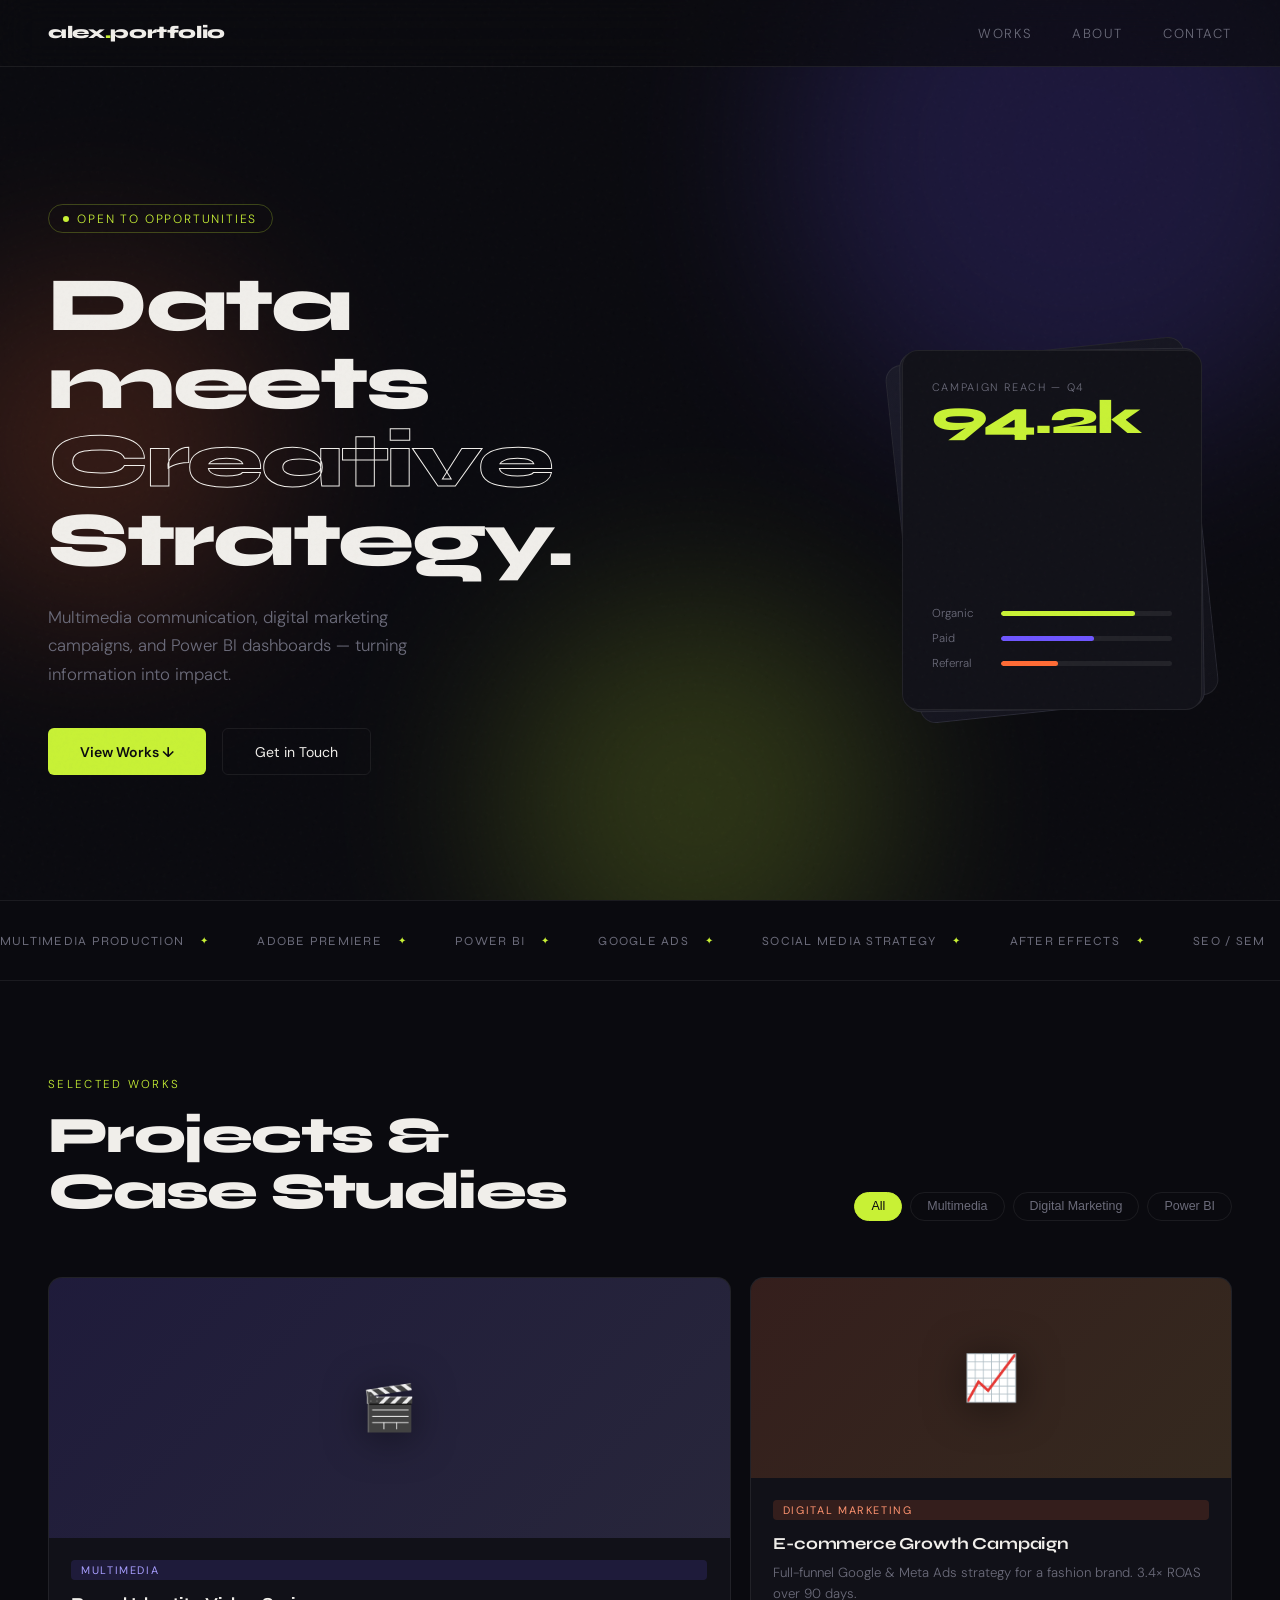
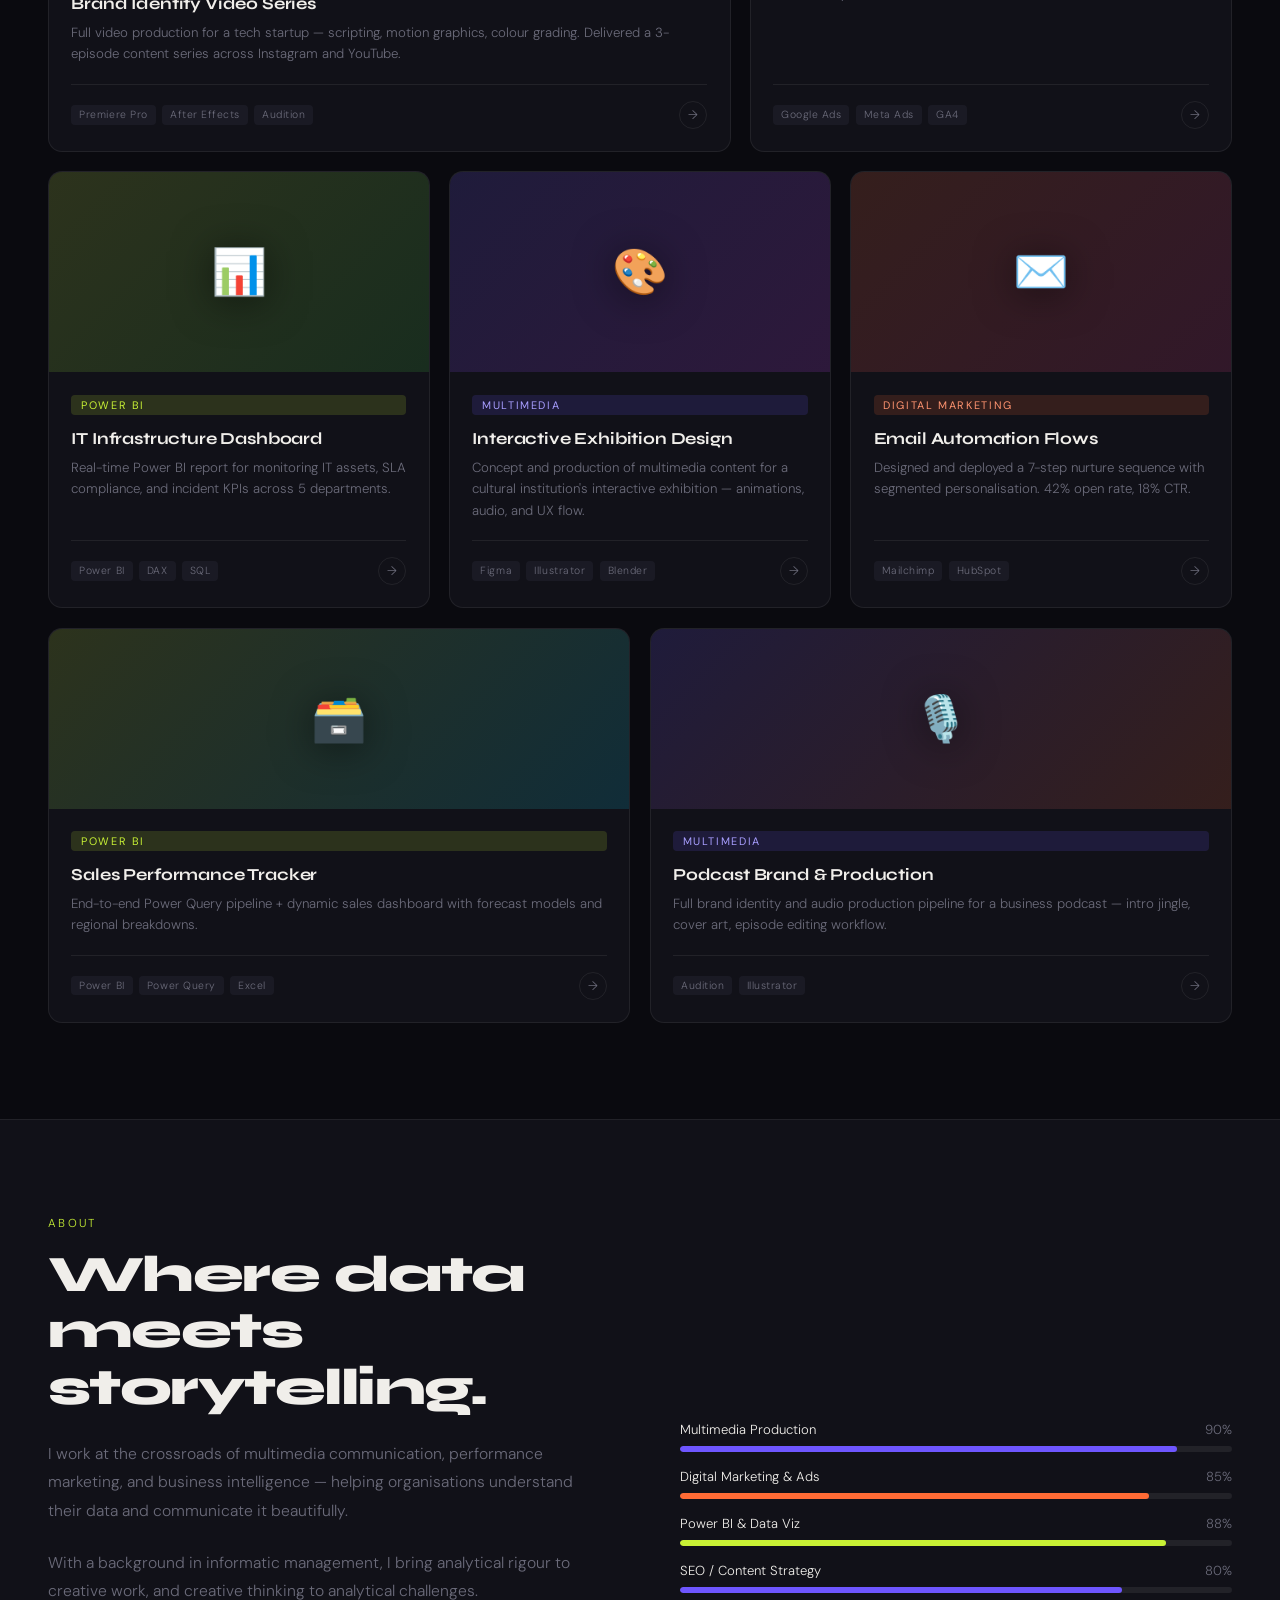
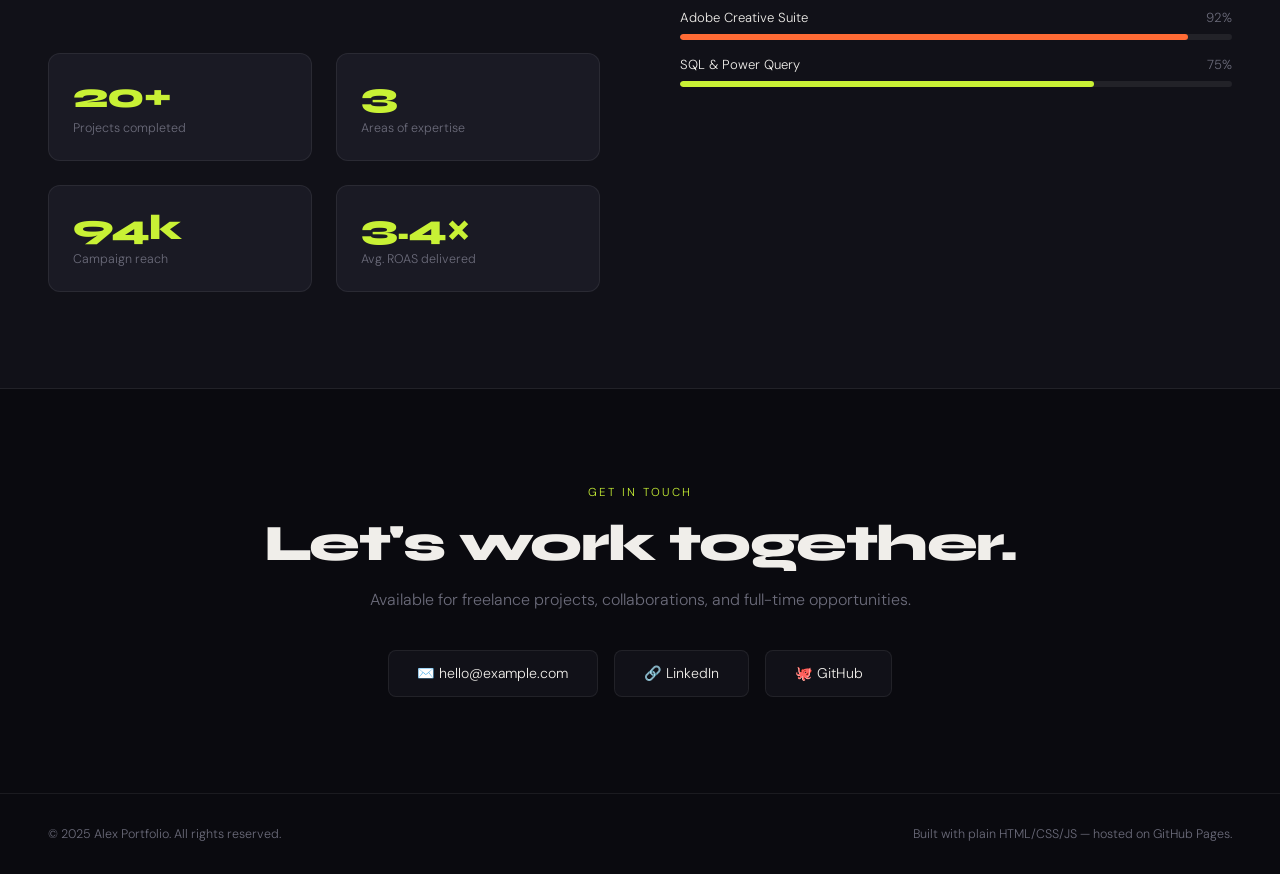
==== index.html @ 25620821 "Rename index (1).html to index.html" ====
<!DOCTYPE html>
<html lang="en">
<head>
  <meta charset="UTF-8" />
  <meta name="viewport" content="width=device-width, initial-scale=1.0"/>
  <title>Portfolio — Multimedia & Digital Strategy</title>
  <link href="https://fonts.googleapis.com/css2?family=Syne:wght@400;600;700;800&family=DM+Sans:ital,wght@0,300;0,400;1,300&display=swap" rel="stylesheet"/>
  <style>
    :root {
      --bg: #0a0a0f;
      --surface: #111118;
      --surface2: #1a1a24;
      --accent: #c8f135;
      --accent2: #6e56ff;
      --accent3: #ff6b35;
      --text: #f0eeea;
      --muted: #6b6b7a;
      --border: rgba(255,255,255,0.07);
    }

    *, *::before, *::after { box-sizing: border-box; margin: 0; padding: 0; }

    html { scroll-behavior: smooth; }

    body {
      background: var(--bg);
      color: var(--text);
      font-family: 'DM Sans', sans-serif;
      font-weight: 300;
      overflow-x: hidden;
    }

    /* ── NOISE OVERLAY ── */
    body::before {
      content: '';
      position: fixed;
      inset: 0;
      background-image: url("data:image/svg+xml,%3Csvg viewBox='0 0 256 256' xmlns='http://www.w3.org/2000/svg'%3E%3Cfilter id='noise'%3E%3CfeTurbulence type='fractalNoise' baseFrequency='0.9' numOctaves='4' stitchTiles='stitch'/%3E%3C/filter%3E%3Crect width='100%25' height='100%25' filter='url(%23noise)' opacity='0.04'/%3E%3C/svg%3E");
      pointer-events: none;
      z-index: 9999;
      opacity: 0.5;
    }

    /* ── NAV ── */
    nav {
      position: fixed;
      top: 0; left: 0; right: 0;
      z-index: 100;
      display: flex;
      align-items: center;
      justify-content: space-between;
      padding: 1.4rem 3rem;
      backdrop-filter: blur(20px);
      background: rgba(10,10,15,0.7);
      border-bottom: 1px solid var(--border);
    }

    .nav-logo {
      font-family: 'Syne', sans-serif;
      font-weight: 800;
      font-size: 1.1rem;
      letter-spacing: -0.02em;
      color: var(--text);
      text-decoration: none;
    }

    .nav-logo span { color: var(--accent); }

    .nav-links {
      display: flex;
      gap: 2.5rem;
      list-style: none;
    }

    .nav-links a {
      font-size: 0.82rem;
      letter-spacing: 0.12em;
      text-transform: uppercase;
      color: var(--muted);
      text-decoration: none;
      transition: color 0.2s;
    }

    .nav-links a:hover { color: var(--text); }

    /* ── HERO ── */
    .hero {
      min-height: 100vh;
      display: grid;
      grid-template-columns: 1fr 1fr;
      align-items: center;
      padding: 0 3rem;
      padding-top: 5rem;
      position: relative;
      overflow: hidden;
    }

    .hero-bg {
      position: absolute;
      inset: 0;
      pointer-events: none;
    }

    .blob {
      position: absolute;
      border-radius: 50%;
      filter: blur(90px);
      opacity: 0.18;
      animation: drift 12s ease-in-out infinite alternate;
    }

    .blob-1 { width: 600px; height: 600px; background: var(--accent2); top: -150px; right: -100px; }
    .blob-2 { width: 400px; height: 400px; background: var(--accent); bottom: -100px; right: 30%; animation-delay: -4s; }
    .blob-3 { width: 350px; height: 350px; background: var(--accent3); top: 30%; left: -80px; animation-delay: -8s; }

    @keyframes drift {
      from { transform: translate(0,0) scale(1); }
      to   { transform: translate(30px, 20px) scale(1.08); }
    }

    .hero-content { position: relative; z-index: 1; }

    .hero-tag {
      display: inline-flex;
      align-items: center;
      gap: 0.5rem;
      font-size: 0.75rem;
      letter-spacing: 0.15em;
      text-transform: uppercase;
      color: var(--accent);
      border: 1px solid rgba(200,241,53,0.25);
      padding: 0.35rem 0.9rem;
      border-radius: 100px;
      margin-bottom: 2rem;
      animation: fadeUp 0.8s ease both;
    }

    .hero-tag::before {
      content: '';
      width: 6px; height: 6px;
      background: var(--accent);
      border-radius: 50%;
    }

    h1 {
      font-family: 'Syne', sans-serif;
      font-size: clamp(3rem, 6vw, 5.5rem);
      font-weight: 800;
      line-height: 1.02;
      letter-spacing: -0.03em;
      animation: fadeUp 0.8s 0.1s ease both;
    }

    h1 em {
      font-style: normal;
      color: transparent;
      -webkit-text-stroke: 1px var(--text);
    }

    .hero-sub {
      margin-top: 1.5rem;
      font-size: 1.05rem;
      color: var(--muted);
      max-width: 420px;
      line-height: 1.7;
      animation: fadeUp 0.8s 0.2s ease both;
    }

    .hero-cta {
      margin-top: 2.5rem;
      display: flex;
      gap: 1rem;
      flex-wrap: wrap;
      animation: fadeUp 0.8s 0.3s ease both;
    }

    .btn {
      display: inline-flex;
      align-items: center;
      gap: 0.5rem;
      padding: 0.85rem 2rem;
      border-radius: 6px;
      font-size: 0.88rem;
      font-weight: 400;
      text-decoration: none;
      cursor: pointer;
      border: none;
      transition: all 0.2s;
    }

    .btn-primary {
      background: var(--accent);
      color: #0a0a0f;
      font-weight: 600;
    }

    .btn-primary:hover { background: #d4f84a; transform: translateY(-2px); }

    .btn-ghost {
      background: transparent;
      color: var(--text);
      border: 1px solid var(--border);
    }

    .btn-ghost:hover { border-color: rgba(255,255,255,0.25); transform: translateY(-2px); }

    .hero-visual {
      position: relative;
      z-index: 1;
      display: flex;
      justify-content: flex-end;
      animation: fadeUp 0.8s 0.2s ease both;
    }

    .hero-card-stack {
      position: relative;
      width: 360px;
      height: 440px;
    }

    .hc {
      position: absolute;
      border-radius: 16px;
      overflow: hidden;
      border: 1px solid var(--border);
    }

    .hc-1 {
      width: 300px; height: 360px;
      background: var(--surface);
      bottom: 0; left: 50%; transform: translateX(-50%) rotate(-6deg);
      background: linear-gradient(135deg, #1a1a28, #111118);
    }

    .hc-2 {
      width: 300px; height: 360px;
      background: var(--surface2);
      bottom: 0; left: 50%; transform: translateX(-50%) rotate(-1deg);
    }

    .hc-main {
      width: 300px; height: 360px;
      background: var(--surface);
      bottom: 0; left: 50%; transform: translateX(-50%);
      display: flex;
      flex-direction: column;
      padding: 1.8rem;
      gap: 1.2rem;
    }

    .hc-label {
      font-size: 0.68rem;
      letter-spacing: 0.15em;
      text-transform: uppercase;
      color: var(--muted);
    }

    .hc-metric {
      font-family: 'Syne', sans-serif;
      font-size: 3rem;
      font-weight: 800;
      color: var(--accent);
      letter-spacing: -0.03em;
      line-height: 1;
    }

    .hc-bar-wrap { margin-top: auto; }

    .hc-bar-row {
      display: flex;
      align-items: center;
      gap: 0.6rem;
      margin-bottom: 0.6rem;
    }

    .hc-bar-lbl { font-size: 0.72rem; color: var(--muted); width: 60px; }

    .hc-bar-track {
      flex: 1;
      height: 5px;
      background: var(--border);
      border-radius: 10px;
      overflow: hidden;
    }

    .hc-bar-fill {
      height: 100%;
      border-radius: 10px;
      background: var(--accent);
      animation: growBar 1.5s 0.5s ease both;
    }

    @keyframes growBar {
      from { width: 0 !important; }
    }

    /* ── SECTION SHARED ── */
    section { padding: 6rem 3rem; }

    .section-label {
      font-size: 0.72rem;
      letter-spacing: 0.2em;
      text-transform: uppercase;
      color: var(--accent);
      margin-bottom: 1rem;
    }

    h2 {
      font-family: 'Syne', sans-serif;
      font-size: clamp(2rem, 4vw, 3.2rem);
      font-weight: 800;
      letter-spacing: -0.03em;
      line-height: 1.1;
    }

    /* ── SKILLS STRIP ── */
    .skills-strip {
      padding: 2rem 0;
      border-top: 1px solid var(--border);
      border-bottom: 1px solid var(--border);
      overflow: hidden;
      position: relative;
    }

    .skills-track {
      display: flex;
      gap: 3rem;
      animation: marquee 25s linear infinite;
      white-space: nowrap;
    }

    .skills-track span {
      font-family: 'Syne', sans-serif;
      font-size: 0.78rem;
      letter-spacing: 0.1em;
      text-transform: uppercase;
      color: var(--muted);
      display: flex;
      align-items: center;
      gap: 1rem;
      flex-shrink: 0;
    }

    .skills-track span::after {
      content: '✦';
      color: var(--accent);
      font-size: 0.6rem;
    }

    @keyframes marquee {
      from { transform: translateX(0); }
      to   { transform: translateX(-50%); }
    }

    /* ── WORKS GRID ── */
    #works { background: var(--bg); }

    .works-header {
      display: flex;
      justify-content: space-between;
      align-items: flex-end;
      margin-bottom: 3.5rem;
    }

    .categories {
      display: flex;
      gap: 0.5rem;
      flex-wrap: wrap;
    }

    .cat-btn {
      padding: 0.4rem 1rem;
      border-radius: 100px;
      font-size: 0.78rem;
      background: transparent;
      border: 1px solid var(--border);
      color: var(--muted);
      cursor: pointer;
      transition: all 0.2s;
    }

    .cat-btn.active, .cat-btn:hover {
      background: var(--accent);
      border-color: var(--accent);
      color: #0a0a0f;
    }

    .works-grid {
      display: grid;
      grid-template-columns: repeat(12, 1fr);
      gap: 1.2rem;
    }

    .work-card {
      border-radius: 14px;
      border: 1px solid var(--border);
      background: var(--surface);
      overflow: hidden;
      transition: transform 0.3s, border-color 0.3s;
      cursor: pointer;
      display: flex;
      flex-direction: column;
    }

    .work-card:hover {
      transform: translateY(-6px);
      border-color: rgba(255,255,255,0.15);
    }

    .work-card:nth-child(1) { grid-column: span 7; }
    .work-card:nth-child(2) { grid-column: span 5; }
    .work-card:nth-child(3) { grid-column: span 4; }
    .work-card:nth-child(4) { grid-column: span 4; }
    .work-card:nth-child(5) { grid-column: span 4; }
    .work-card:nth-child(6) { grid-column: span 6; }
    .work-card:nth-child(7) { grid-column: span 6; }

    .card-thumb {
      height: 200px;
      display: flex;
      align-items: center;
      justify-content: center;
      font-size: 3rem;
      position: relative;
      overflow: hidden;
    }

    .work-card:nth-child(1) .card-thumb { height: 260px; }
    .work-card:nth-child(6) .card-thumb,
    .work-card:nth-child(7) .card-thumb { height: 180px; }

    .card-thumb-bg {
      position: absolute;
      inset: 0;
      opacity: 0.15;
      transition: opacity 0.3s;
    }

    .work-card:hover .card-thumb-bg { opacity: 0.25; }

    .card-thumb-icon {
      position: relative;
      z-index: 1;
      font-size: 2.8rem;
      filter: drop-shadow(0 4px 20px rgba(0,0,0,0.5));
    }

    .card-body {
      padding: 1.4rem;
      flex: 1;
      display: flex;
      flex-direction: column;
    }

    .card-cat {
      font-size: 0.68rem;
      letter-spacing: 0.15em;
      text-transform: uppercase;
      padding: 0.2rem 0.6rem;
      border-radius: 4px;
      display: inline-block;
      margin-bottom: 0.8rem;
      font-weight: 400;
    }

    .cat-mm { background: rgba(110,86,255,0.15); color: #a89eff; }
    .cat-dm { background: rgba(255,107,53,0.15); color: #ff9470; }
    .cat-bi { background: rgba(200,241,53,0.15); color: var(--accent); }

    .card-title {
      font-family: 'Syne', sans-serif;
      font-size: 1.05rem;
      font-weight: 700;
      margin-bottom: 0.5rem;
      letter-spacing: -0.01em;
    }

    .card-desc {
      font-size: 0.83rem;
      color: var(--muted);
      line-height: 1.6;
      flex: 1;
    }

    .card-footer {
      display: flex;
      justify-content: space-between;
      align-items: center;
      margin-top: 1.2rem;
      padding-top: 1rem;
      border-top: 1px solid var(--border);
    }

    .card-tools {
      display: flex;
      gap: 0.4rem;
      flex-wrap: wrap;
    }

    .tool-tag {
      font-size: 0.65rem;
      padding: 0.2rem 0.5rem;
      border-radius: 4px;
      background: var(--surface2);
      color: var(--muted);
      letter-spacing: 0.05em;
    }

    .card-arrow {
      width: 28px; height: 28px;
      border-radius: 50%;
      border: 1px solid var(--border);
      display: flex;
      align-items: center;
      justify-content: center;
      font-size: 0.8rem;
      color: var(--muted);
      transition: all 0.2s;
      flex-shrink: 0;
    }

    .work-card:hover .card-arrow {
      background: var(--accent);
      border-color: var(--accent);
      color: #0a0a0f;
    }

    /* ── ABOUT ── */
    #about {
      background: var(--surface);
      border-top: 1px solid var(--border);
      border-bottom: 1px solid var(--border);
    }

    .about-grid {
      display: grid;
      grid-template-columns: 1fr 1fr;
      gap: 5rem;
      align-items: center;
    }

    .about-content p {
      color: var(--muted);
      line-height: 1.8;
      font-size: 0.98rem;
      margin-top: 1.5rem;
    }

    .about-stats {
      display: grid;
      grid-template-columns: 1fr 1fr;
      gap: 1.5rem;
      margin-top: 3rem;
    }

    .stat-box {
      padding: 1.5rem;
      border: 1px solid var(--border);
      border-radius: 12px;
      background: var(--surface2);
    }

    .stat-num {
      font-family: 'Syne', sans-serif;
      font-size: 2.2rem;
      font-weight: 800;
      color: var(--accent);
      letter-spacing: -0.03em;
      line-height: 1;
    }

    .stat-lbl {
      font-size: 0.78rem;
      color: var(--muted);
      margin-top: 0.4rem;
    }

    .about-visual {
      display: flex;
      flex-direction: column;
      gap: 1rem;
    }

    .skill-row {
      display: flex;
      flex-direction: column;
      gap: 0.5rem;
    }

    .skill-info {
      display: flex;
      justify-content: space-between;
      font-size: 0.82rem;
    }

    .skill-pct { color: var(--muted); }

    .skill-bar {
      height: 6px;
      background: var(--border);
      border-radius: 10px;
      overflow: hidden;
    }

    .skill-fill {
      height: 100%;
      border-radius: 10px;
      animation: growBar 1.2s ease both;
    }

    /* ── CONTACT ── */
    #contact { text-align: center; }

    #contact h2 { margin-bottom: 1rem; }

    #contact p {
      color: var(--muted);
      margin-bottom: 2.5rem;
      font-size: 1rem;
    }

    .contact-links {
      display: flex;
      justify-content: center;
      gap: 1rem;
      flex-wrap: wrap;
    }

    .contact-link {
      display: flex;
      align-items: center;
      gap: 0.6rem;
      padding: 0.85rem 1.8rem;
      border-radius: 8px;
      border: 1px solid var(--border);
      background: var(--surface);
      color: var(--text);
      text-decoration: none;
      font-size: 0.88rem;
      transition: all 0.2s;
    }

    .contact-link:hover {
      border-color: var(--accent);
      color: var(--accent);
      transform: translateY(-3px);
    }

    /* ── FOOTER ── */
    footer {
      padding: 2rem 3rem;
      border-top: 1px solid var(--border);
      display: flex;
      justify-content: space-between;
      align-items: center;
      font-size: 0.78rem;
      color: var(--muted);
    }

    /* ── ANIMATIONS ── */
    @keyframes fadeUp {
      from { opacity: 0; transform: translateY(24px); }
      to   { opacity: 1; transform: translateY(0); }
    }

    .reveal {
      opacity: 0;
      transform: translateY(30px);
      transition: opacity 0.7s ease, transform 0.7s ease;
    }

    .reveal.visible {
      opacity: 1;
      transform: translateY(0);
    }

    /* ── RESPONSIVE ── */
    @media (max-width: 900px) {
      nav { padding: 1.2rem 1.5rem; }
      .nav-links { display: none; }
      .hero { grid-template-columns: 1fr; padding: 8rem 1.5rem 4rem; }
      .hero-visual { display: none; }
      section { padding: 4rem 1.5rem; }
      .works-header { flex-direction: column; align-items: flex-start; gap: 1.5rem; }
      .works-grid { grid-template-columns: 1fr; }
      .work-card:nth-child(n) { grid-column: span 1; }
      .about-grid { grid-template-columns: 1fr; }
      footer { flex-direction: column; gap: 1rem; text-align: center; }
    }
  </style>
</head>
<body>

<!-- NAV -->
<nav>
  <a href="#" class="nav-logo">alex<span>.</span>portfolio</a>
  <ul class="nav-links">
    <li><a href="#works">Works</a></li>
    <li><a href="#about">About</a></li>
    <li><a href="#contact">Contact</a></li>
  </ul>
</nav>

<!-- HERO -->
<section class="hero">
  <div class="hero-bg">
    <div class="blob blob-1"></div>
    <div class="blob blob-2"></div>
    <div class="blob blob-3"></div>
  </div>

  <div class="hero-content">
    <div class="hero-tag">Open to opportunities</div>
    <h1>Data meets<br><em>Creative</em><br>Strategy.</h1>
    <p class="hero-sub">Multimedia communication, digital marketing campaigns, and Power BI dashboards — turning information into impact.</p>
    <div class="hero-cta">
      <a href="#works" class="btn btn-primary">View Works ↓</a>
      <a href="#contact" class="btn btn-ghost">Get in Touch</a>
    </div>
  </div>

  <div class="hero-visual">
    <div class="hero-card-stack">
      <div class="hc hc-1"></div>
      <div class="hc hc-2"></div>
      <div class="hc hc-main">
        <div>
          <div class="hc-label">Campaign reach — Q4</div>
          <div class="hc-metric">94.2k</div>
        </div>
        <div class="hc-bar-wrap">
          <div class="hc-bar-row">
            <span class="hc-bar-lbl">Organic</span>
            <div class="hc-bar-track"><div class="hc-bar-fill" style="width:78%"></div></div>
          </div>
          <div class="hc-bar-row">
            <span class="hc-bar-lbl">Paid</span>
            <div class="hc-bar-track"><div class="hc-bar-fill" style="width:54%; background: #6e56ff;"></div></div>
          </div>
          <div class="hc-bar-row">
            <span class="hc-bar-lbl">Referral</span>
            <div class="hc-bar-track"><div class="hc-bar-fill" style="width:33%; background: #ff6b35;"></div></div>
          </div>
        </div>
      </div>
    </div>
  </div>
</section>

<!-- SKILLS MARQUEE -->
<div class="skills-strip">
  <div class="skills-track">
    <span>Multimedia Production</span>
    <span>Adobe Premiere</span>
    <span>Power BI</span>
    <span>Google Ads</span>
    <span>Social Media Strategy</span>
    <span>After Effects</span>
    <span>SEO / SEM</span>
    <span>Data Visualization</span>
    <span>Content Creation</span>
    <span>DAX & Power Query</span>
    <span>Email Marketing</span>
    <span>Figma</span>
    <span>Multimedia Production</span>
    <span>Adobe Premiere</span>
    <span>Power BI</span>
    <span>Google Ads</span>
    <span>Social Media Strategy</span>
    <span>After Effects</span>
    <span>SEO / SEM</span>
    <span>Data Visualization</span>
    <span>Content Creation</span>
    <span>DAX & Power Query</span>
    <span>Email Marketing</span>
    <span>Figma</span>
  </div>
</div>

<!-- WORKS -->
<section id="works">
  <div class="works-header reveal">
    <div>
      <div class="section-label">Selected works</div>
      <h2>Projects &<br>Case Studies</h2>
    </div>
    <div class="categories">
      <button class="cat-btn active" onclick="filterCat('all', this)">All</button>
      <button class="cat-btn" onclick="filterCat('mm', this)">Multimedia</button>
      <button class="cat-btn" onclick="filterCat('dm', this)">Digital Marketing</button>
      <button class="cat-btn" onclick="filterCat('bi', this)">Power BI</button>
    </div>
  </div>

  <div class="works-grid" id="worksGrid">

    <!-- Card 1 - MM -->
    <div class="work-card reveal" data-cat="mm">
      <div class="card-thumb">
        <div class="card-thumb-bg" style="background: linear-gradient(135deg, #6e56ff, #a89eff);"></div>
        <div class="card-thumb-icon">🎬</div>
      </div>
      <div class="card-body">
        <span class="card-cat cat-mm">Multimedia</span>
        <div class="card-title">Brand Identity Video Series</div>
        <p class="card-desc">Full video production for a tech startup — scripting, motion graphics, colour grading. Delivered a 3-episode content series across Instagram and YouTube.</p>
        <div class="card-footer">
          <div class="card-tools">
            <span class="tool-tag">Premiere Pro</span>
            <span class="tool-tag">After Effects</span>
            <span class="tool-tag">Audition</span>
          </div>
          <div class="card-arrow">→</div>
        </div>
      </div>
    </div>

    <!-- Card 2 - DM -->
    <div class="work-card reveal" data-cat="dm">
      <div class="card-thumb">
        <div class="card-thumb-bg" style="background: linear-gradient(135deg, #ff6b35, #ffb347);"></div>
        <div class="card-thumb-icon">📈</div>
      </div>
      <div class="card-body">
        <span class="card-cat cat-dm">Digital Marketing</span>
        <div class="card-title">E-commerce Growth Campaign</div>
        <p class="card-desc">Full-funnel Google & Meta Ads strategy for a fashion brand. 3.4× ROAS over 90 days.</p>
        <div class="card-footer">
          <div class="card-tools">
            <span class="tool-tag">Google Ads</span>
            <span class="tool-tag">Meta Ads</span>
            <span class="tool-tag">GA4</span>
          </div>
          <div class="card-arrow">→</div>
        </div>
      </div>
    </div>

    <!-- Card 3 - BI -->
    <div class="work-card reveal" data-cat="bi">
      <div class="card-thumb">
        <div class="card-thumb-bg" style="background: linear-gradient(135deg, #c8f135, #44cc44);"></div>
        <div class="card-thumb-icon">📊</div>
      </div>
      <div class="card-body">
        <span class="card-cat cat-bi">Power BI</span>
        <div class="card-title">IT Infrastructure Dashboard</div>
        <p class="card-desc">Real-time Power BI report for monitoring IT assets, SLA compliance, and incident KPIs across 5 departments.</p>
        <div class="card-footer">
          <div class="card-tools">
            <span class="tool-tag">Power BI</span>
            <span class="tool-tag">DAX</span>
            <span class="tool-tag">SQL</span>
          </div>
          <div class="card-arrow">→</div>
        </div>
      </div>
    </div>

    <!-- Card 4 - MM -->
    <div class="work-card reveal" data-cat="mm">
      <div class="card-thumb">
        <div class="card-thumb-bg" style="background: linear-gradient(135deg, #6e56ff, #cc44ff);"></div>
        <div class="card-thumb-icon">🎨</div>
      </div>
      <div class="card-body">
        <span class="card-cat cat-mm">Multimedia</span>
        <div class="card-title">Interactive Exhibition Design</div>
        <p class="card-desc">Concept and production of multimedia content for a cultural institution's interactive exhibition — animations, audio, and UX flow.</p>
        <div class="card-footer">
          <div class="card-tools">
            <span class="tool-tag">Figma</span>
            <span class="tool-tag">Illustrator</span>
            <span class="tool-tag">Blender</span>
          </div>
          <div class="card-arrow">→</div>
        </div>
      </div>
    </div>

    <!-- Card 5 - DM -->
    <div class="work-card reveal" data-cat="dm">
      <div class="card-thumb">
        <div class="card-thumb-bg" style="background: linear-gradient(135deg, #ff6b35, #e83e8c);"></div>
        <div class="card-thumb-icon">✉️</div>
      </div>
      <div class="card-body">
        <span class="card-cat cat-dm">Digital Marketing</span>
        <div class="card-title">Email Automation Flows</div>
        <p class="card-desc">Designed and deployed a 7-step nurture sequence with segmented personalisation. 42% open rate, 18% CTR.</p>
        <div class="card-footer">
          <div class="card-tools">
            <span class="tool-tag">Mailchimp</span>
            <span class="tool-tag">HubSpot</span>
          </div>
          <div class="card-arrow">→</div>
        </div>
      </div>
    </div>

    <!-- Card 6 - BI -->
    <div class="work-card reveal" data-cat="bi">
      <div class="card-thumb">
        <div class="card-thumb-bg" style="background: linear-gradient(135deg, #c8f135, #0dcaf0);"></div>
        <div class="card-thumb-icon">🗃️</div>
      </div>
      <div class="card-body">
        <span class="card-cat cat-bi">Power BI</span>
        <div class="card-title">Sales Performance Tracker</div>
        <p class="card-desc">End-to-end Power Query pipeline + dynamic sales dashboard with forecast models and regional breakdowns.</p>
        <div class="card-footer">
          <div class="card-tools">
            <span class="tool-tag">Power BI</span>
            <span class="tool-tag">Power Query</span>
            <span class="tool-tag">Excel</span>
          </div>
          <div class="card-arrow">→</div>
        </div>
      </div>
    </div>

    <!-- Card 7 - MM -->
    <div class="work-card reveal" data-cat="mm">
      <div class="card-thumb">
        <div class="card-thumb-bg" style="background: linear-gradient(135deg, #6e56ff, #ff6b35);"></div>
        <div class="card-thumb-icon">🎙️</div>
      </div>
      <div class="card-body">
        <span class="card-cat cat-mm">Multimedia</span>
        <div class="card-title">Podcast Brand & Production</div>
        <p class="card-desc">Full brand identity and audio production pipeline for a business podcast — intro jingle, cover art, episode editing workflow.</p>
        <div class="card-footer">
          <div class="card-tools">
            <span class="tool-tag">Audition</span>
            <span class="tool-tag">Illustrator</span>
          </div>
          <div class="card-arrow">→</div>
        </div>
      </div>
    </div>

  </div>
</section>

<!-- ABOUT -->
<section id="about">
  <div class="about-grid">
    <div class="about-content reveal">
      <div class="section-label">About</div>
      <h2>Where data<br>meets storytelling.</h2>
      <p>I work at the crossroads of multimedia communication, performance marketing, and business intelligence — helping organisations understand their data and communicate it beautifully.</p>
      <p>With a background in informatic management, I bring analytical rigour to creative work, and creative thinking to analytical challenges.</p>
      <div class="about-stats">
        <div class="stat-box">
          <div class="stat-num">20+</div>
          <div class="stat-lbl">Projects completed</div>
        </div>
        <div class="stat-box">
          <div class="stat-num">3</div>
          <div class="stat-lbl">Areas of expertise</div>
        </div>
        <div class="stat-box">
          <div class="stat-num">94k</div>
          <div class="stat-lbl">Campaign reach</div>
        </div>
        <div class="stat-box">
          <div class="stat-num">3.4×</div>
          <div class="stat-lbl">Avg. ROAS delivered</div>
        </div>
      </div>
    </div>

    <div class="about-visual reveal">
      <div class="skill-row">
        <div class="skill-info"><span>Multimedia Production</span><span class="skill-pct">90%</span></div>
        <div class="skill-bar"><div class="skill-fill" style="width:90%; background: #6e56ff;"></div></div>
      </div>
      <div class="skill-row">
        <div class="skill-info"><span>Digital Marketing & Ads</span><span class="skill-pct">85%</span></div>
        <div class="skill-bar"><div class="skill-fill" style="width:85%; background: #ff6b35;"></div></div>
      </div>
      <div class="skill-row">
        <div class="skill-info"><span>Power BI & Data Viz</span><span class="skill-pct">88%</span></div>
        <div class="skill-bar"><div class="skill-fill" style="width:88%; background: var(--accent);"></div></div>
      </div>
      <div class="skill-row">
        <div class="skill-info"><span>SEO / Content Strategy</span><span class="skill-pct">80%</span></div>
        <div class="skill-bar"><div class="skill-fill" style="width:80%; background: #6e56ff;"></div></div>
      </div>
      <div class="skill-row">
        <div class="skill-info"><span>Adobe Creative Suite</span><span class="skill-pct">92%</span></div>
        <div class="skill-bar"><div class="skill-fill" style="width:92%; background: #ff6b35;"></div></div>
      </div>
      <div class="skill-row">
        <div class="skill-info"><span>SQL & Power Query</span><span class="skill-pct">75%</span></div>
        <div class="skill-bar"><div class="skill-fill" style="width:75%; background: var(--accent);"></div></div>
      </div>
    </div>
  </div>
</section>

<!-- CONTACT -->
<section id="contact">
  <div class="reveal">
    <div class="section-label">Get in touch</div>
    <h2>Let's work together.</h2>
    <p>Available for freelance projects, collaborations, and full-time opportunities.</p>
    <div class="contact-links">
      <a href="mailto:hello@example.com" class="contact-link">✉️ hello@example.com</a>
      <a href="https://linkedin.com" target="_blank" class="contact-link">🔗 LinkedIn</a>
      <a href="https://github.com" target="_blank" class="contact-link">🐙 GitHub</a>
    </div>
  </div>
</section>

<!-- FOOTER -->
<footer>
  <span>© 2025 Alex Portfolio. All rights reserved.</span>
  <span>Built with plain HTML/CSS/JS — hosted on GitHub Pages.</span>
</footer>

<script>
  // Scroll reveal
  const observer = new IntersectionObserver(entries => {
    entries.forEach((e, i) => {
      if (e.isIntersecting) {
        setTimeout(() => e.target.classList.add('visible'), i * 80);
      }
    });
  }, { threshold: 0.1 });

  document.querySelectorAll('.reveal').forEach(el => observer.observe(el));

  // Filter works
  function filterCat(cat, btn) {
    document.querySelectorAll('.cat-btn').forEach(b => b.classList.remove('active'));
    btn.classList.add('active');

    document.querySelectorAll('.work-card').forEach(card => {
      const match = cat === 'all' || card.dataset.cat === cat;
      card.style.opacity = match ? '1' : '0.2';
      card.style.pointerEvents = match ? 'auto' : 'none';
    });
  }
</script>
</body>
</html>
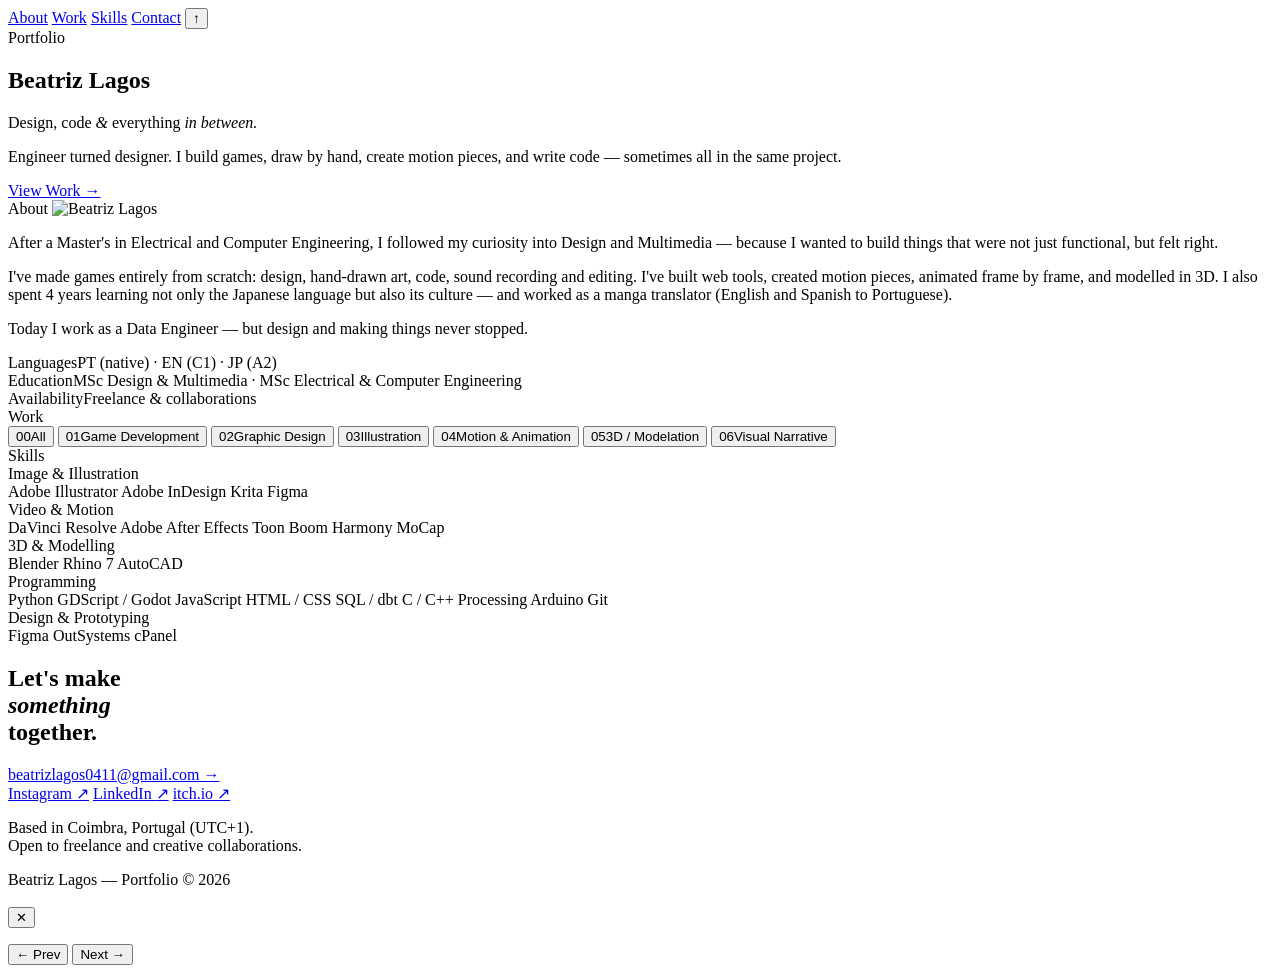
==== commit bbc2d8e9: "Add files via upload" ====
--- a/index.html
+++ b/index.html
@@ -2,1046 +2,207 @@
 <html lang="en">
 <head>
   <meta charset="UTF-8" />
-  <meta name="viewport" content="width=device-width, initial-scale=1.0"/>
-  <title>Portfolio — Multimedia & Digital Strategy</title>
-  <link href="https://fonts.googleapis.com/css2?family=Syne:wght@400;600;700;800&family=DM+Sans:ital,wght@0,300;0,400;1,300&display=swap" rel="stylesheet"/>
-  <style>
-    :root {
-      --bg: #0a0a0f;
-      --surface: #111118;
-      --surface2: #1a1a24;
-      --accent: #c8f135;
-      --accent2: #6e56ff;
-      --accent3: #ff6b35;
-      --text: #f0eeea;
-      --muted: #6b6b7a;
-      --border: rgba(255,255,255,0.07);
-    }
-
-    *, *::before, *::after { box-sizing: border-box; margin: 0; padding: 0; }
-
-    html { scroll-behavior: smooth; }
-
-    body {
-      background: var(--bg);
-      color: var(--text);
-      font-family: 'DM Sans', sans-serif;
-      font-weight: 300;
-      overflow-x: hidden;
-    }
-
-    /* ── NOISE OVERLAY ── */
-    body::before {
-      content: '';
-      position: fixed;
-      inset: 0;
-      background-image: url("data:image/svg+xml,%3Csvg viewBox='0 0 256 256' xmlns='http://www.w3.org/2000/svg'%3E%3Cfilter id='noise'%3E%3CfeTurbulence type='fractalNoise' baseFrequency='0.9' numOctaves='4' stitchTiles='stitch'/%3E%3C/filter%3E%3Crect width='100%25' height='100%25' filter='url(%23noise)' opacity='0.04'/%3E%3C/svg%3E");
-      pointer-events: none;
-      z-index: 9999;
-      opacity: 0.5;
-    }
-
-    /* ── NAV ── */
-    nav {
-      position: fixed;
-      top: 0; left: 0; right: 0;
-      z-index: 100;
-      display: flex;
-      align-items: center;
-      justify-content: space-between;
-      padding: 1.4rem 3rem;
-      backdrop-filter: blur(20px);
-      background: rgba(10,10,15,0.7);
-      border-bottom: 1px solid var(--border);
-    }
-
-    .nav-logo {
-      font-family: 'Syne', sans-serif;
-      font-weight: 800;
-      font-size: 1.1rem;
-      letter-spacing: -0.02em;
-      color: var(--text);
-      text-decoration: none;
-    }
-
-    .nav-logo span { color: var(--accent); }
-
-    .nav-links {
-      display: flex;
-      gap: 2.5rem;
-      list-style: none;
-    }
-
-    .nav-links a {
-      font-size: 0.82rem;
-      letter-spacing: 0.12em;
-      text-transform: uppercase;
-      color: var(--muted);
-      text-decoration: none;
-      transition: color 0.2s;
-    }
-
-    .nav-links a:hover { color: var(--text); }
-
-    /* ── HERO ── */
-    .hero {
-      min-height: 100vh;
-      display: grid;
-      grid-template-columns: 1fr 1fr;
-      align-items: center;
-      padding: 0 3rem;
-      padding-top: 5rem;
-      position: relative;
-      overflow: hidden;
-    }
-
-    .hero-bg {
-      position: absolute;
-      inset: 0;
-      pointer-events: none;
-    }
-
-    .blob {
-      position: absolute;
-      border-radius: 50%;
-      filter: blur(90px);
-      opacity: 0.18;
-      animation: drift 12s ease-in-out infinite alternate;
-    }
-
-    .blob-1 { width: 600px; height: 600px; background: var(--accent2); top: -150px; right: -100px; }
-    .blob-2 { width: 400px; height: 400px; background: var(--accent); bottom: -100px; right: 30%; animation-delay: -4s; }
-    .blob-3 { width: 350px; height: 350px; background: var(--accent3); top: 30%; left: -80px; animation-delay: -8s; }
-
-    @keyframes drift {
-      from { transform: translate(0,0) scale(1); }
-      to   { transform: translate(30px, 20px) scale(1.08); }
-    }
-
-    .hero-content { position: relative; z-index: 1; }
-
-    .hero-tag {
-      display: inline-flex;
-      align-items: center;
-      gap: 0.5rem;
-      font-size: 0.75rem;
-      letter-spacing: 0.15em;
-      text-transform: uppercase;
-      color: var(--accent);
-      border: 1px solid rgba(200,241,53,0.25);
-      padding: 0.35rem 0.9rem;
-      border-radius: 100px;
-      margin-bottom: 2rem;
-      animation: fadeUp 0.8s ease both;
-    }
-
-    .hero-tag::before {
-      content: '';
-      width: 6px; height: 6px;
-      background: var(--accent);
-      border-radius: 50%;
-    }
-
-    h1 {
-      font-family: 'Syne', sans-serif;
-      font-size: clamp(3rem, 6vw, 5.5rem);
-      font-weight: 800;
-      line-height: 1.02;
-      letter-spacing: -0.03em;
-      animation: fadeUp 0.8s 0.1s ease both;
-    }
-
-    h1 em {
-      font-style: normal;
-      color: transparent;
-      -webkit-text-stroke: 1px var(--text);
-    }
-
-    .hero-sub {
-      margin-top: 1.5rem;
-      font-size: 1.05rem;
-      color: var(--muted);
-      max-width: 420px;
-      line-height: 1.7;
-      animation: fadeUp 0.8s 0.2s ease both;
-    }
-
-    .hero-cta {
-      margin-top: 2.5rem;
-      display: flex;
-      gap: 1rem;
-      flex-wrap: wrap;
-      animation: fadeUp 0.8s 0.3s ease both;
-    }
-
-    .btn {
-      display: inline-flex;
-      align-items: center;
-      gap: 0.5rem;
-      padding: 0.85rem 2rem;
-      border-radius: 6px;
-      font-size: 0.88rem;
-      font-weight: 400;
-      text-decoration: none;
-      cursor: pointer;
-      border: none;
-      transition: all 0.2s;
-    }
-
-    .btn-primary {
-      background: var(--accent);
-      color: #0a0a0f;
-      font-weight: 600;
-    }
-
-    .btn-primary:hover { background: #d4f84a; transform: translateY(-2px); }
-
-    .btn-ghost {
-      background: transparent;
-      color: var(--text);
-      border: 1px solid var(--border);
-    }
-
-    .btn-ghost:hover { border-color: rgba(255,255,255,0.25); transform: translateY(-2px); }
-
-    .hero-visual {
-      position: relative;
-      z-index: 1;
-      display: flex;
-      justify-content: flex-end;
-      animation: fadeUp 0.8s 0.2s ease both;
-    }
-
-    .hero-card-stack {
-      position: relative;
-      width: 360px;
-      height: 440px;
-    }
-
-    .hc {
-      position: absolute;
-      border-radius: 16px;
-      overflow: hidden;
-      border: 1px solid var(--border);
-    }
-
-    .hc-1 {
-      width: 300px; height: 360px;
-      background: var(--surface);
-      bottom: 0; left: 50%; transform: translateX(-50%) rotate(-6deg);
-      background: linear-gradient(135deg, #1a1a28, #111118);
-    }
-
-    .hc-2 {
-      width: 300px; height: 360px;
-      background: var(--surface2);
-      bottom: 0; left: 50%; transform: translateX(-50%) rotate(-1deg);
-    }
-
-    .hc-main {
-      width: 300px; height: 360px;
-      background: var(--surface);
-      bottom: 0; left: 50%; transform: translateX(-50%);
-      display: flex;
-      flex-direction: column;
-      padding: 1.8rem;
-      gap: 1.2rem;
-    }
-
-    .hc-label {
-      font-size: 0.68rem;
-      letter-spacing: 0.15em;
-      text-transform: uppercase;
-      color: var(--muted);
-    }
-
-    .hc-metric {
-      font-family: 'Syne', sans-serif;
-      font-size: 3rem;
-      font-weight: 800;
-      color: var(--accent);
-      letter-spacing: -0.03em;
-      line-height: 1;
-    }
-
-    .hc-bar-wrap { margin-top: auto; }
-
-    .hc-bar-row {
-      display: flex;
-      align-items: center;
-      gap: 0.6rem;
-      margin-bottom: 0.6rem;
-    }
-
-    .hc-bar-lbl { font-size: 0.72rem; color: var(--muted); width: 60px; }
-
-    .hc-bar-track {
-      flex: 1;
-      height: 5px;
-      background: var(--border);
-      border-radius: 10px;
-      overflow: hidden;
-    }
-
-    .hc-bar-fill {
-      height: 100%;
-      border-radius: 10px;
-      background: var(--accent);
-      animation: growBar 1.5s 0.5s ease both;
-    }
-
-    @keyframes growBar {
-      from { width: 0 !important; }
-    }
-
-    /* ── SECTION SHARED ── */
-    section { padding: 6rem 3rem; }
-
-    .section-label {
-      font-size: 0.72rem;
-      letter-spacing: 0.2em;
-      text-transform: uppercase;
-      color: var(--accent);
-      margin-bottom: 1rem;
-    }
-
-    h2 {
-      font-family: 'Syne', sans-serif;
-      font-size: clamp(2rem, 4vw, 3.2rem);
-      font-weight: 800;
-      letter-spacing: -0.03em;
-      line-height: 1.1;
-    }
-
-    /* ── SKILLS STRIP ── */
-    .skills-strip {
-      padding: 2rem 0;
-      border-top: 1px solid var(--border);
-      border-bottom: 1px solid var(--border);
-      overflow: hidden;
-      position: relative;
-    }
-
-    .skills-track {
-      display: flex;
-      gap: 3rem;
-      animation: marquee 25s linear infinite;
-      white-space: nowrap;
-    }
-
-    .skills-track span {
-      font-family: 'Syne', sans-serif;
-      font-size: 0.78rem;
-      letter-spacing: 0.1em;
-      text-transform: uppercase;
-      color: var(--muted);
-      display: flex;
-      align-items: center;
-      gap: 1rem;
-      flex-shrink: 0;
-    }
-
-    .skills-track span::after {
-      content: '✦';
-      color: var(--accent);
-      font-size: 0.6rem;
-    }
-
-    @keyframes marquee {
-      from { transform: translateX(0); }
-      to   { transform: translateX(-50%); }
-    }
-
-    /* ── WORKS GRID ── */
-    #works { background: var(--bg); }
-
-    .works-header {
-      display: flex;
-      justify-content: space-between;
-      align-items: flex-end;
-      margin-bottom: 3.5rem;
-    }
-
-    .categories {
-      display: flex;
-      gap: 0.5rem;
-      flex-wrap: wrap;
-    }
-
-    .cat-btn {
-      padding: 0.4rem 1rem;
-      border-radius: 100px;
-      font-size: 0.78rem;
-      background: transparent;
-      border: 1px solid var(--border);
-      color: var(--muted);
-      cursor: pointer;
-      transition: all 0.2s;
-    }
-
-    .cat-btn.active, .cat-btn:hover {
-      background: var(--accent);
-      border-color: var(--accent);
-      color: #0a0a0f;
-    }
-
-    .works-grid {
-      display: grid;
-      grid-template-columns: repeat(12, 1fr);
-      gap: 1.2rem;
-    }
-
-    .work-card {
-      border-radius: 14px;
-      border: 1px solid var(--border);
-      background: var(--surface);
-      overflow: hidden;
-      transition: transform 0.3s, border-color 0.3s;
-      cursor: pointer;
-      display: flex;
-      flex-direction: column;
-    }
-
-    .work-card:hover {
-      transform: translateY(-6px);
-      border-color: rgba(255,255,255,0.15);
-    }
-
-    .work-card:nth-child(1) { grid-column: span 7; }
-    .work-card:nth-child(2) { grid-column: span 5; }
-    .work-card:nth-child(3) { grid-column: span 4; }
-    .work-card:nth-child(4) { grid-column: span 4; }
-    .work-card:nth-child(5) { grid-column: span 4; }
-    .work-card:nth-child(6) { grid-column: span 6; }
-    .work-card:nth-child(7) { grid-column: span 6; }
-
-    .card-thumb {
-      height: 200px;
-      display: flex;
-      align-items: center;
-      justify-content: center;
-      font-size: 3rem;
-      position: relative;
-      overflow: hidden;
-    }
-
-    .work-card:nth-child(1) .card-thumb { height: 260px; }
-    .work-card:nth-child(6) .card-thumb,
-    .work-card:nth-child(7) .card-thumb { height: 180px; }
-
-    .card-thumb-bg {
-      position: absolute;
-      inset: 0;
-      opacity: 0.15;
-      transition: opacity 0.3s;
-    }
-
-    .work-card:hover .card-thumb-bg { opacity: 0.25; }
-
-    .card-thumb-icon {
-      position: relative;
-      z-index: 1;
-      font-size: 2.8rem;
-      filter: drop-shadow(0 4px 20px rgba(0,0,0,0.5));
-    }
-
-    .card-body {
-      padding: 1.4rem;
-      flex: 1;
-      display: flex;
-      flex-direction: column;
-    }
-
-    .card-cat {
-      font-size: 0.68rem;
-      letter-spacing: 0.15em;
-      text-transform: uppercase;
-      padding: 0.2rem 0.6rem;
-      border-radius: 4px;
-      display: inline-block;
-      margin-bottom: 0.8rem;
-      font-weight: 400;
-    }
-
-    .cat-mm { background: rgba(110,86,255,0.15); color: #a89eff; }
-    .cat-dm { background: rgba(255,107,53,0.15); color: #ff9470; }
-    .cat-bi { background: rgba(200,241,53,0.15); color: var(--accent); }
-
-    .card-title {
-      font-family: 'Syne', sans-serif;
-      font-size: 1.05rem;
-      font-weight: 700;
-      margin-bottom: 0.5rem;
-      letter-spacing: -0.01em;
-    }
-
-    .card-desc {
-      font-size: 0.83rem;
-      color: var(--muted);
-      line-height: 1.6;
-      flex: 1;
-    }
-
-    .card-footer {
-      display: flex;
-      justify-content: space-between;
-      align-items: center;
-      margin-top: 1.2rem;
-      padding-top: 1rem;
-      border-top: 1px solid var(--border);
-    }
-
-    .card-tools {
-      display: flex;
-      gap: 0.4rem;
-      flex-wrap: wrap;
-    }
-
-    .tool-tag {
-      font-size: 0.65rem;
-      padding: 0.2rem 0.5rem;
-      border-radius: 4px;
-      background: var(--surface2);
-      color: var(--muted);
-      letter-spacing: 0.05em;
-    }
-
-    .card-arrow {
-      width: 28px; height: 28px;
-      border-radius: 50%;
-      border: 1px solid var(--border);
-      display: flex;
-      align-items: center;
-      justify-content: center;
-      font-size: 0.8rem;
-      color: var(--muted);
-      transition: all 0.2s;
-      flex-shrink: 0;
-    }
-
-    .work-card:hover .card-arrow {
-      background: var(--accent);
-      border-color: var(--accent);
-      color: #0a0a0f;
-    }
-
-    /* ── ABOUT ── */
-    #about {
-      background: var(--surface);
-      border-top: 1px solid var(--border);
-      border-bottom: 1px solid var(--border);
-    }
-
-    .about-grid {
-      display: grid;
-      grid-template-columns: 1fr 1fr;
-      gap: 5rem;
-      align-items: center;
-    }
-
-    .about-content p {
-      color: var(--muted);
-      line-height: 1.8;
-      font-size: 0.98rem;
-      margin-top: 1.5rem;
-    }
-
-    .about-stats {
-      display: grid;
-      grid-template-columns: 1fr 1fr;
-      gap: 1.5rem;
-      margin-top: 3rem;
-    }
-
-    .stat-box {
-      padding: 1.5rem;
-      border: 1px solid var(--border);
-      border-radius: 12px;
-      background: var(--surface2);
-    }
-
-    .stat-num {
-      font-family: 'Syne', sans-serif;
-      font-size: 2.2rem;
-      font-weight: 800;
-      color: var(--accent);
-      letter-spacing: -0.03em;
-      line-height: 1;
-    }
-
-    .stat-lbl {
-      font-size: 0.78rem;
-      color: var(--muted);
-      margin-top: 0.4rem;
-    }
-
-    .about-visual {
-      display: flex;
-      flex-direction: column;
-      gap: 1rem;
-    }
-
-    .skill-row {
-      display: flex;
-      flex-direction: column;
-      gap: 0.5rem;
-    }
-
-    .skill-info {
-      display: flex;
-      justify-content: space-between;
-      font-size: 0.82rem;
-    }
-
-    .skill-pct { color: var(--muted); }
-
-    .skill-bar {
-      height: 6px;
-      background: var(--border);
-      border-radius: 10px;
-      overflow: hidden;
-    }
-
-    .skill-fill {
-      height: 100%;
-      border-radius: 10px;
-      animation: growBar 1.2s ease both;
-    }
-
-    /* ── CONTACT ── */
-    #contact { text-align: center; }
-
-    #contact h2 { margin-bottom: 1rem; }
-
-    #contact p {
-      color: var(--muted);
-      margin-bottom: 2.5rem;
-      font-size: 1rem;
-    }
-
-    .contact-links {
-      display: flex;
-      justify-content: center;
-      gap: 1rem;
-      flex-wrap: wrap;
-    }
-
-    .contact-link {
-      display: flex;
-      align-items: center;
-      gap: 0.6rem;
-      padding: 0.85rem 1.8rem;
-      border-radius: 8px;
-      border: 1px solid var(--border);
-      background: var(--surface);
-      color: var(--text);
-      text-decoration: none;
-      font-size: 0.88rem;
-      transition: all 0.2s;
-    }
-
-    .contact-link:hover {
-      border-color: var(--accent);
-      color: var(--accent);
-      transform: translateY(-3px);
-    }
-
-    /* ── FOOTER ── */
-    footer {
-      padding: 2rem 3rem;
-      border-top: 1px solid var(--border);
-      display: flex;
-      justify-content: space-between;
-      align-items: center;
-      font-size: 0.78rem;
-      color: var(--muted);
-    }
-
-    /* ── ANIMATIONS ── */
-    @keyframes fadeUp {
-      from { opacity: 0; transform: translateY(24px); }
-      to   { opacity: 1; transform: translateY(0); }
-    }
-
-    .reveal {
-      opacity: 0;
-      transform: translateY(30px);
-      transition: opacity 0.7s ease, transform 0.7s ease;
-    }
-
-    .reveal.visible {
-      opacity: 1;
-      transform: translateY(0);
-    }
-
-    /* ── RESPONSIVE ── */
-    @media (max-width: 900px) {
-      nav { padding: 1.2rem 1.5rem; }
-      .nav-links { display: none; }
-      .hero { grid-template-columns: 1fr; padding: 8rem 1.5rem 4rem; }
-      .hero-visual { display: none; }
-      section { padding: 4rem 1.5rem; }
-      .works-header { flex-direction: column; align-items: flex-start; gap: 1.5rem; }
-      .works-grid { grid-template-columns: 1fr; }
-      .work-card:nth-child(n) { grid-column: span 1; }
-      .about-grid { grid-template-columns: 1fr; }
-      footer { flex-direction: column; gap: 1rem; text-align: center; }
-    }
-  </style>
+  <meta name="viewport" content="width=device-width, initial-scale=1.0" />
+  <title>Beatriz Lagos</title>
+  <link rel="preconnect" href="https://fonts.googleapis.com" />
+  <link rel="preconnect" href="https://fonts.gstatic.com" crossorigin />
+  <link href="https://fonts.googleapis.com/css2?family=DM+Serif+Display:ital@0;1&family=DM+Mono:wght@300;400&display=swap" rel="stylesheet" />
+  <link rel="stylesheet" href="css/style.css" />
 </head>
 <body>
 
-<!-- NAV -->
-<nav>
-  <a href="#" class="nav-logo">alex<span>.</span>portfolio</a>
-  <ul class="nav-links">
-    <li><a href="#works">Works</a></li>
-    <li><a href="#about">About</a></li>
-    <li><a href="#contact">Contact</a></li>
-  </ul>
-</nav>
-
-<!-- HERO -->
-<section class="hero">
-  <div class="hero-bg">
-    <div class="blob blob-1"></div>
-    <div class="blob blob-2"></div>
-    <div class="blob blob-3"></div>
-  </div>
-
-  <div class="hero-content">
-    <div class="hero-tag">Open to opportunities</div>
-    <h1>Data meets<br><em>Creative</em><br>Strategy.</h1>
-    <p class="hero-sub">Multimedia communication, digital marketing campaigns, and Power BI dashboards — turning information into impact.</p>
-    <div class="hero-cta">
-      <a href="#works" class="btn btn-primary">View Works ↓</a>
-      <a href="#contact" class="btn btn-ghost">Get in Touch</a>
+  <!-- ── Vertical right nav ── -->
+  <nav class="side-nav">
+    <a href="#about">About</a>
+    <a href="#work">Work</a>
+    <a href="#skills">Skills</a>
+    <a href="#contact">Contact</a>
+    <button class="nav-top" onclick="window.scrollTo({top:0,behavior:'smooth'})" aria-label="Back to top">↑</button>
+  </nav>
+
+  <!-- ── Main ── -->
+  <main class="main">
+
+    <!-- ── Hero ── -->
+    <section class="hero">
+      <div class="hero-content">
+        <div class="hero-eyebrow">
+          <div class="hero-line"></div>
+          <span class="micro">Portfolio</span>
+        </div>
+        <h1 class="hero-h1">Beatriz Lagos</h1>
+        <p class="hero-subtitle">
+          Design, code <em>&amp;</em> everything <em>in between.</em>
+        </p>
+        <p class="hero-desc">
+          Engineer turned designer. I build games, draw by hand, create motion pieces,
+          and write code — sometimes all in the same project.
+        </p>
+        <a class="hero-cta" href="#work">View Work →</a>
+      </div>
+    </section>
+
+    <!-- ── About ── -->
+    <section id="about">
+      <div class="about-wrap">
+        <div class="about-left">
+          <span class="micro">About</span>
+          <img class="about-photo" src="img/about/photo.jpeg" alt="Beatriz Lagos" />
+        </div>
+        <div class="about-right">
+          <div class="about-body">
+            <p>After a Master's in Electrical and Computer Engineering, I followed my curiosity into Design and Multimedia — because I wanted to build things that were not just functional, but felt right.</p>
+            <p>I've made games entirely from scratch: design, hand-drawn art, code, sound recording and editing. I've built web tools, created motion pieces, animated frame by frame, and modelled in 3D. I also spent 4 years learning not only the Japanese language but also its culture — and worked as a manga translator (English and Spanish to Portuguese).</p>
+            <p>Today I work as a Data Engineer — but design and making things never stopped.</p>
+          </div>
+          <div class="about-facts">
+            <div class="fact"><span class="fact-k">Languages</span><span>PT (native) · EN (C1) · JP (A2)</span></div>
+            <div class="fact"><span class="fact-k">Education</span><span>MSc Design &amp; Multimedia · MSc Electrical &amp; Computer Engineering</span></div>
+            <div class="fact"><span class="fact-k">Availability</span><span>Freelance &amp; collaborations</span></div>
+          </div>
+        </div>
+      </div>
+    </section>
+
+    <!-- ── Work ── -->
+    <section id="work">
+      <div class="section-bar">
+        <span class="micro">Work</span>
+        <span class="micro" id="project-count"></span>
+      </div>
+      <div class="hero-disciplines">
+        <button class="discipline active" data-filter="all"><span class="disc-n">00</span><span>All</span></button>
+        <button class="discipline" data-filter="game development"><span class="disc-n">01</span><span>Game Development</span></button>
+        <button class="discipline" data-filter="digital design"><span class="disc-n">02</span><span>Graphic Design</span></button>
+        <button class="discipline" data-filter="illustration"><span class="disc-n">03</span><span>Illustration</span></button>
+        <button class="discipline" data-filter="animation"><span class="disc-n">04</span><span>Motion &amp; Animation</span></button>
+        <button class="discipline" data-filter="modelation"><span class="disc-n">05</span><span>3D / Modelation</span></button>
+        <button class="discipline" data-filter="visual narrative"><span class="disc-n">06</span><span>Visual Narrative</span></button>
+      </div>
+      <div class="work-grid" id="work-grid">
+        <!-- Populated by JS -->
+      </div>
+    </section>
+
+    <!-- ── Skills ── -->
+    <section id="skills">
+      <div class="section-bar">
+        <span class="micro">Skills</span>
+      </div>
+      <div class="skills-section">
+
+        <div class="skills-group">
+          <span class="skills-group-label">Image &amp; Illustration</span>
+          <div class="skills-list">
+            <span class="skill-item">Adobe Illustrator</span>
+            <span class="skill-item">Adobe InDesign</span>
+            <span class="skill-item">Krita</span>
+            <span class="skill-item">Figma</span>
+          </div>
+        </div>
+
+        <div class="skills-group">
+          <span class="skills-group-label">Video &amp; Motion</span>
+          <div class="skills-list">
+            <span class="skill-item">DaVinci Resolve</span>
+            <span class="skill-item">Adobe After Effects</span>
+            <span class="skill-item">Toon Boom Harmony</span>
+            <span class="skill-item">MoCap</span>
+          </div>
+        </div>
+
+        <div class="skills-group">
+          <span class="skills-group-label">3D &amp; Modelling</span>
+          <div class="skills-list">
+            <span class="skill-item">Blender</span>
+            <span class="skill-item">Rhino 7</span>
+            <span class="skill-item">AutoCAD</span>
+          </div>
+        </div>
+
+        <div class="skills-group">
+          <span class="skills-group-label">Programming</span>
+          <div class="skills-list">
+            <span class="skill-item">Python</span>
+            <span class="skill-item">GDScript / Godot</span>
+            <span class="skill-item">JavaScript</span>
+            <span class="skill-item">HTML / CSS</span>
+            <span class="skill-item">SQL / dbt</span>
+            <span class="skill-item">C / C++</span>
+            <span class="skill-item">Processing</span>
+            <span class="skill-item">Arduino</span>
+            <span class="skill-item">Git</span>
+          </div>
+        </div>
+
+        <div class="skills-group">
+          <span class="skills-group-label">Design &amp; Prototyping</span>
+          <div class="skills-list">
+            <span class="skill-item">Figma</span>
+            <span class="skill-item">OutSystems</span>
+            <span class="skill-item">cPanel</span>
+          </div>
+        </div>
+
+      </div>
+    </section>
+
+    <!-- ── Contact ── -->
+    <section id="contact">
+      <div class="contact-wrap">
+        <div>
+          <h2>Let's make<br/><em>something</em><br/>together.</h2>
+          <a class="contact-mailto" href="mailto:beatrizlagos0411@gmail.com">beatrizlagos0411@gmail.com →</a>
+        </div>
+        <div>
+          <div class="c-links">
+            <a class="c-link" href="https://www.instagram.com/portfolio.bylagos/" target="_blank">Instagram <span class="c-arrow">↗</span></a>
+            <a class="c-link" href="https://www.linkedin.com/in/beatriz-lagos-b827a8234" target="_blank">LinkedIn <span class="c-arrow">↗</span></a>
+            <a class="c-link" href="https://h-eta.itch.io/" target="_blank">itch.io <span class="c-arrow">↗</span></a>
+          </div>
+          <p class="contact-note">
+            Based in Coimbra, Portugal (UTC+1).<br/>
+            Open to freelance and creative collaborations.
+          </p>
+        </div>
+      </div>
+    </section>
+
+    <!-- ── Footer ── -->
+    <footer>
+      <span class="micro">Beatriz Lagos — Portfolio</span>
+      <span class="micro">© <script>document.write(new Date().getFullYear())</script></span>
+    </footer>
+
+  </main>
+
+  <!-- ── Lightbox ── -->
+  <div class="lb-zoom" id="lb-zoom"><img id="lb-zoom-img" src="" alt="" /></div>
+
+  <div class="lightbox" id="lightbox">
+    <div class="lb-header">
+      <div class="lb-header-left">
+        <span class="lb-title" id="lb-title"></span>
+        <div class="lb-meta">
+          <span class="lb-tag"  id="lb-tag"></span>
+          <span class="lb-year" id="lb-year"></span>
+        </div>
+      </div>
+      <button class="lb-close" id="lb-close" aria-label="Close">✕</button>
+    </div>
+    <div class="lb-body">
+      <div class="lb-media" id="lb-media"></div>
+      <div class="lb-sidebar">
+        <p class="lb-desc" id="lb-desc"></p>
+        <a class="lb-link" id="lb-link" href="#" target="_blank" rel="noopener"></a>
+        <div class="lb-nav">
+          <button class="lb-nav-btn" id="lb-prev">← Prev</button>
+          <button class="lb-nav-btn" id="lb-next">Next →</button>
+        </div>
+      </div>
     </div>
   </div>
 
-  <div class="hero-visual">
-    <div class="hero-card-stack">
-      <div class="hc hc-1"></div>
-      <div class="hc hc-2"></div>
-      <div class="hc hc-main">
-        <div>
-          <div class="hc-label">Campaign reach — Q4</div>
-          <div class="hc-metric">94.2k</div>
-        </div>
-        <div class="hc-bar-wrap">
-          <div class="hc-bar-row">
-            <span class="hc-bar-lbl">Organic</span>
-            <div class="hc-bar-track"><div class="hc-bar-fill" style="width:78%"></div></div>
-          </div>
-          <div class="hc-bar-row">
-            <span class="hc-bar-lbl">Paid</span>
-            <div class="hc-bar-track"><div class="hc-bar-fill" style="width:54%; background: #6e56ff;"></div></div>
-          </div>
-          <div class="hc-bar-row">
-            <span class="hc-bar-lbl">Referral</span>
-            <div class="hc-bar-track"><div class="hc-bar-fill" style="width:33%; background: #ff6b35;"></div></div>
-          </div>
-        </div>
-      </div>
-    </div>
-  </div>
-</section>
-
-<!-- SKILLS MARQUEE -->
-<div class="skills-strip">
-  <div class="skills-track">
-    <span>Multimedia Production</span>
-    <span>Adobe Premiere</span>
-    <span>Power BI</span>
-    <span>Google Ads</span>
-    <span>Social Media Strategy</span>
-    <span>After Effects</span>
-    <span>SEO / SEM</span>
-    <span>Data Visualization</span>
-    <span>Content Creation</span>
-    <span>DAX & Power Query</span>
-    <span>Email Marketing</span>
-    <span>Figma</span>
-    <span>Multimedia Production</span>
-    <span>Adobe Premiere</span>
-    <span>Power BI</span>
-    <span>Google Ads</span>
-    <span>Social Media Strategy</span>
-    <span>After Effects</span>
-    <span>SEO / SEM</span>
-    <span>Data Visualization</span>
-    <span>Content Creation</span>
-    <span>DAX & Power Query</span>
-    <span>Email Marketing</span>
-    <span>Figma</span>
-  </div>
-</div>
-
-<!-- WORKS -->
-<section id="works">
-  <div class="works-header reveal">
-    <div>
-      <div class="section-label">Selected works</div>
-      <h2>Projects &<br>Case Studies</h2>
-    </div>
-    <div class="categories">
-      <button class="cat-btn active" onclick="filterCat('all', this)">All</button>
-      <button class="cat-btn" onclick="filterCat('mm', this)">Multimedia</button>
-      <button class="cat-btn" onclick="filterCat('dm', this)">Digital Marketing</button>
-      <button class="cat-btn" onclick="filterCat('bi', this)">Power BI</button>
-    </div>
-  </div>
-
-  <div class="works-grid" id="worksGrid">
-
-    <!-- Card 1 - MM -->
-    <div class="work-card reveal" data-cat="mm">
-      <div class="card-thumb">
-        <div class="card-thumb-bg" style="background: linear-gradient(135deg, #6e56ff, #a89eff);"></div>
-        <div class="card-thumb-icon">🎬</div>
-      </div>
-      <div class="card-body">
-        <span class="card-cat cat-mm">Multimedia</span>
-        <div class="card-title">Brand Identity Video Series</div>
-        <p class="card-desc">Full video production for a tech startup — scripting, motion graphics, colour grading. Delivered a 3-episode content series across Instagram and YouTube.</p>
-        <div class="card-footer">
-          <div class="card-tools">
-            <span class="tool-tag">Premiere Pro</span>
-            <span class="tool-tag">After Effects</span>
-            <span class="tool-tag">Audition</span>
-          </div>
-          <div class="card-arrow">→</div>
-        </div>
-      </div>
-    </div>
-
-    <!-- Card 2 - DM -->
-    <div class="work-card reveal" data-cat="dm">
-      <div class="card-thumb">
-        <div class="card-thumb-bg" style="background: linear-gradient(135deg, #ff6b35, #ffb347);"></div>
-        <div class="card-thumb-icon">📈</div>
-      </div>
-      <div class="card-body">
-        <span class="card-cat cat-dm">Digital Marketing</span>
-        <div class="card-title">E-commerce Growth Campaign</div>
-        <p class="card-desc">Full-funnel Google & Meta Ads strategy for a fashion brand. 3.4× ROAS over 90 days.</p>
-        <div class="card-footer">
-          <div class="card-tools">
-            <span class="tool-tag">Google Ads</span>
-            <span class="tool-tag">Meta Ads</span>
-            <span class="tool-tag">GA4</span>
-          </div>
-          <div class="card-arrow">→</div>
-        </div>
-      </div>
-    </div>
-
-    <!-- Card 3 - BI -->
-    <div class="work-card reveal" data-cat="bi">
-      <div class="card-thumb">
-        <div class="card-thumb-bg" style="background: linear-gradient(135deg, #c8f135, #44cc44);"></div>
-        <div class="card-thumb-icon">📊</div>
-      </div>
-      <div class="card-body">
-        <span class="card-cat cat-bi">Power BI</span>
-        <div class="card-title">IT Infrastructure Dashboard</div>
-        <p class="card-desc">Real-time Power BI report for monitoring IT assets, SLA compliance, and incident KPIs across 5 departments.</p>
-        <div class="card-footer">
-          <div class="card-tools">
-            <span class="tool-tag">Power BI</span>
-            <span class="tool-tag">DAX</span>
-            <span class="tool-tag">SQL</span>
-          </div>
-          <div class="card-arrow">→</div>
-        </div>
-      </div>
-    </div>
-
-    <!-- Card 4 - MM -->
-    <div class="work-card reveal" data-cat="mm">
-      <div class="card-thumb">
-        <div class="card-thumb-bg" style="background: linear-gradient(135deg, #6e56ff, #cc44ff);"></div>
-        <div class="card-thumb-icon">🎨</div>
-      </div>
-      <div class="card-body">
-        <span class="card-cat cat-mm">Multimedia</span>
-        <div class="card-title">Interactive Exhibition Design</div>
-        <p class="card-desc">Concept and production of multimedia content for a cultural institution's interactive exhibition — animations, audio, and UX flow.</p>
-        <div class="card-footer">
-          <div class="card-tools">
-            <span class="tool-tag">Figma</span>
-            <span class="tool-tag">Illustrator</span>
-            <span class="tool-tag">Blender</span>
-          </div>
-          <div class="card-arrow">→</div>
-        </div>
-      </div>
-    </div>
-
-    <!-- Card 5 - DM -->
-    <div class="work-card reveal" data-cat="dm">
-      <div class="card-thumb">
-        <div class="card-thumb-bg" style="background: linear-gradient(135deg, #ff6b35, #e83e8c);"></div>
-        <div class="card-thumb-icon">✉️</div>
-      </div>
-      <div class="card-body">
-        <span class="card-cat cat-dm">Digital Marketing</span>
-        <div class="card-title">Email Automation Flows</div>
-        <p class="card-desc">Designed and deployed a 7-step nurture sequence with segmented personalisation. 42% open rate, 18% CTR.</p>
-        <div class="card-footer">
-          <div class="card-tools">
-            <span class="tool-tag">Mailchimp</span>
-            <span class="tool-tag">HubSpot</span>
-          </div>
-          <div class="card-arrow">→</div>
-        </div>
-      </div>
-    </div>
-
-    <!-- Card 6 - BI -->
-    <div class="work-card reveal" data-cat="bi">
-      <div class="card-thumb">
-        <div class="card-thumb-bg" style="background: linear-gradient(135deg, #c8f135, #0dcaf0);"></div>
-        <div class="card-thumb-icon">🗃️</div>
-      </div>
-      <div class="card-body">
-        <span class="card-cat cat-bi">Power BI</span>
-        <div class="card-title">Sales Performance Tracker</div>
-        <p class="card-desc">End-to-end Power Query pipeline + dynamic sales dashboard with forecast models and regional breakdowns.</p>
-        <div class="card-footer">
-          <div class="card-tools">
-            <span class="tool-tag">Power BI</span>
-            <span class="tool-tag">Power Query</span>
-            <span class="tool-tag">Excel</span>
-          </div>
-          <div class="card-arrow">→</div>
-        </div>
-      </div>
-    </div>
-
-    <!-- Card 7 - MM -->
-    <div class="work-card reveal" data-cat="mm">
-      <div class="card-thumb">
-        <div class="card-thumb-bg" style="background: linear-gradient(135deg, #6e56ff, #ff6b35);"></div>
-        <div class="card-thumb-icon">🎙️</div>
-      </div>
-      <div class="card-body">
-        <span class="card-cat cat-mm">Multimedia</span>
-        <div class="card-title">Podcast Brand & Production</div>
-        <p class="card-desc">Full brand identity and audio production pipeline for a business podcast — intro jingle, cover art, episode editing workflow.</p>
-        <div class="card-footer">
-          <div class="card-tools">
-            <span class="tool-tag">Audition</span>
-            <span class="tool-tag">Illustrator</span>
-          </div>
-          <div class="card-arrow">→</div>
-        </div>
-      </div>
-    </div>
-
-  </div>
-</section>
-
-<!-- ABOUT -->
-<section id="about">
-  <div class="about-grid">
-    <div class="about-content reveal">
-      <div class="section-label">About</div>
-      <h2>Where data<br>meets storytelling.</h2>
-      <p>I work at the crossroads of multimedia communication, performance marketing, and business intelligence — helping organisations understand their data and communicate it beautifully.</p>
-      <p>With a background in informatic management, I bring analytical rigour to creative work, and creative thinking to analytical challenges.</p>
-      <div class="about-stats">
-        <div class="stat-box">
-          <div class="stat-num">20+</div>
-          <div class="stat-lbl">Projects completed</div>
-        </div>
-        <div class="stat-box">
-          <div class="stat-num">3</div>
-          <div class="stat-lbl">Areas of expertise</div>
-        </div>
-        <div class="stat-box">
-          <div class="stat-num">94k</div>
-          <div class="stat-lbl">Campaign reach</div>
-        </div>
-        <div class="stat-box">
-          <div class="stat-num">3.4×</div>
-          <div class="stat-lbl">Avg. ROAS delivered</div>
-        </div>
-      </div>
-    </div>
-
-    <div class="about-visual reveal">
-      <div class="skill-row">
-        <div class="skill-info"><span>Multimedia Production</span><span class="skill-pct">90%</span></div>
-        <div class="skill-bar"><div class="skill-fill" style="width:90%; background: #6e56ff;"></div></div>
-      </div>
-      <div class="skill-row">
-        <div class="skill-info"><span>Digital Marketing & Ads</span><span class="skill-pct">85%</span></div>
-        <div class="skill-bar"><div class="skill-fill" style="width:85%; background: #ff6b35;"></div></div>
-      </div>
-      <div class="skill-row">
-        <div class="skill-info"><span>Power BI & Data Viz</span><span class="skill-pct">88%</span></div>
-        <div class="skill-bar"><div class="skill-fill" style="width:88%; background: var(--accent);"></div></div>
-      </div>
-      <div class="skill-row">
-        <div class="skill-info"><span>SEO / Content Strategy</span><span class="skill-pct">80%</span></div>
-        <div class="skill-bar"><div class="skill-fill" style="width:80%; background: #6e56ff;"></div></div>
-      </div>
-      <div class="skill-row">
-        <div class="skill-info"><span>Adobe Creative Suite</span><span class="skill-pct">92%</span></div>
-        <div class="skill-bar"><div class="skill-fill" style="width:92%; background: #ff6b35;"></div></div>
-      </div>
-      <div class="skill-row">
-        <div class="skill-info"><span>SQL & Power Query</span><span class="skill-pct">75%</span></div>
-        <div class="skill-bar"><div class="skill-fill" style="width:75%; background: var(--accent);"></div></div>
-      </div>
-    </div>
-  </div>
-</section>
-
-<!-- CONTACT -->
-<section id="contact">
-  <div class="reveal">
-    <div class="section-label">Get in touch</div>
-    <h2>Let's work together.</h2>
-    <p>Available for freelance projects, collaborations, and full-time opportunities.</p>
-    <div class="contact-links">
-      <a href="mailto:hello@example.com" class="contact-link">✉️ hello@example.com</a>
-      <a href="https://linkedin.com" target="_blank" class="contact-link">🔗 LinkedIn</a>
-      <a href="https://github.com" target="_blank" class="contact-link">🐙 GitHub</a>
-    </div>
-  </div>
-</section>
-
-<!-- FOOTER -->
-<footer>
-  <span>© 2025 Alex Portfolio. All rights reserved.</span>
-  <span>Built with plain HTML/CSS/JS — hosted on GitHub Pages.</span>
-</footer>
-
-<script>
-  // Scroll reveal
-  const observer = new IntersectionObserver(entries => {
-    entries.forEach((e, i) => {
-      if (e.isIntersecting) {
-        setTimeout(() => e.target.classList.add('visible'), i * 80);
-      }
-    });
-  }, { threshold: 0.1 });
-
-  document.querySelectorAll('.reveal').forEach(el => observer.observe(el));
-
-  // Filter works
-  function filterCat(cat, btn) {
-    document.querySelectorAll('.cat-btn').forEach(b => b.classList.remove('active'));
-    btn.classList.add('active');
-
-    document.querySelectorAll('.work-card').forEach(card => {
-      const match = cat === 'all' || card.dataset.cat === cat;
-      card.style.opacity = match ? '1' : '0.2';
-      card.style.pointerEvents = match ? 'auto' : 'none';
-    });
-  }
-</script>
+  <script src="js/main.js"></script>
 </body>
 </html>
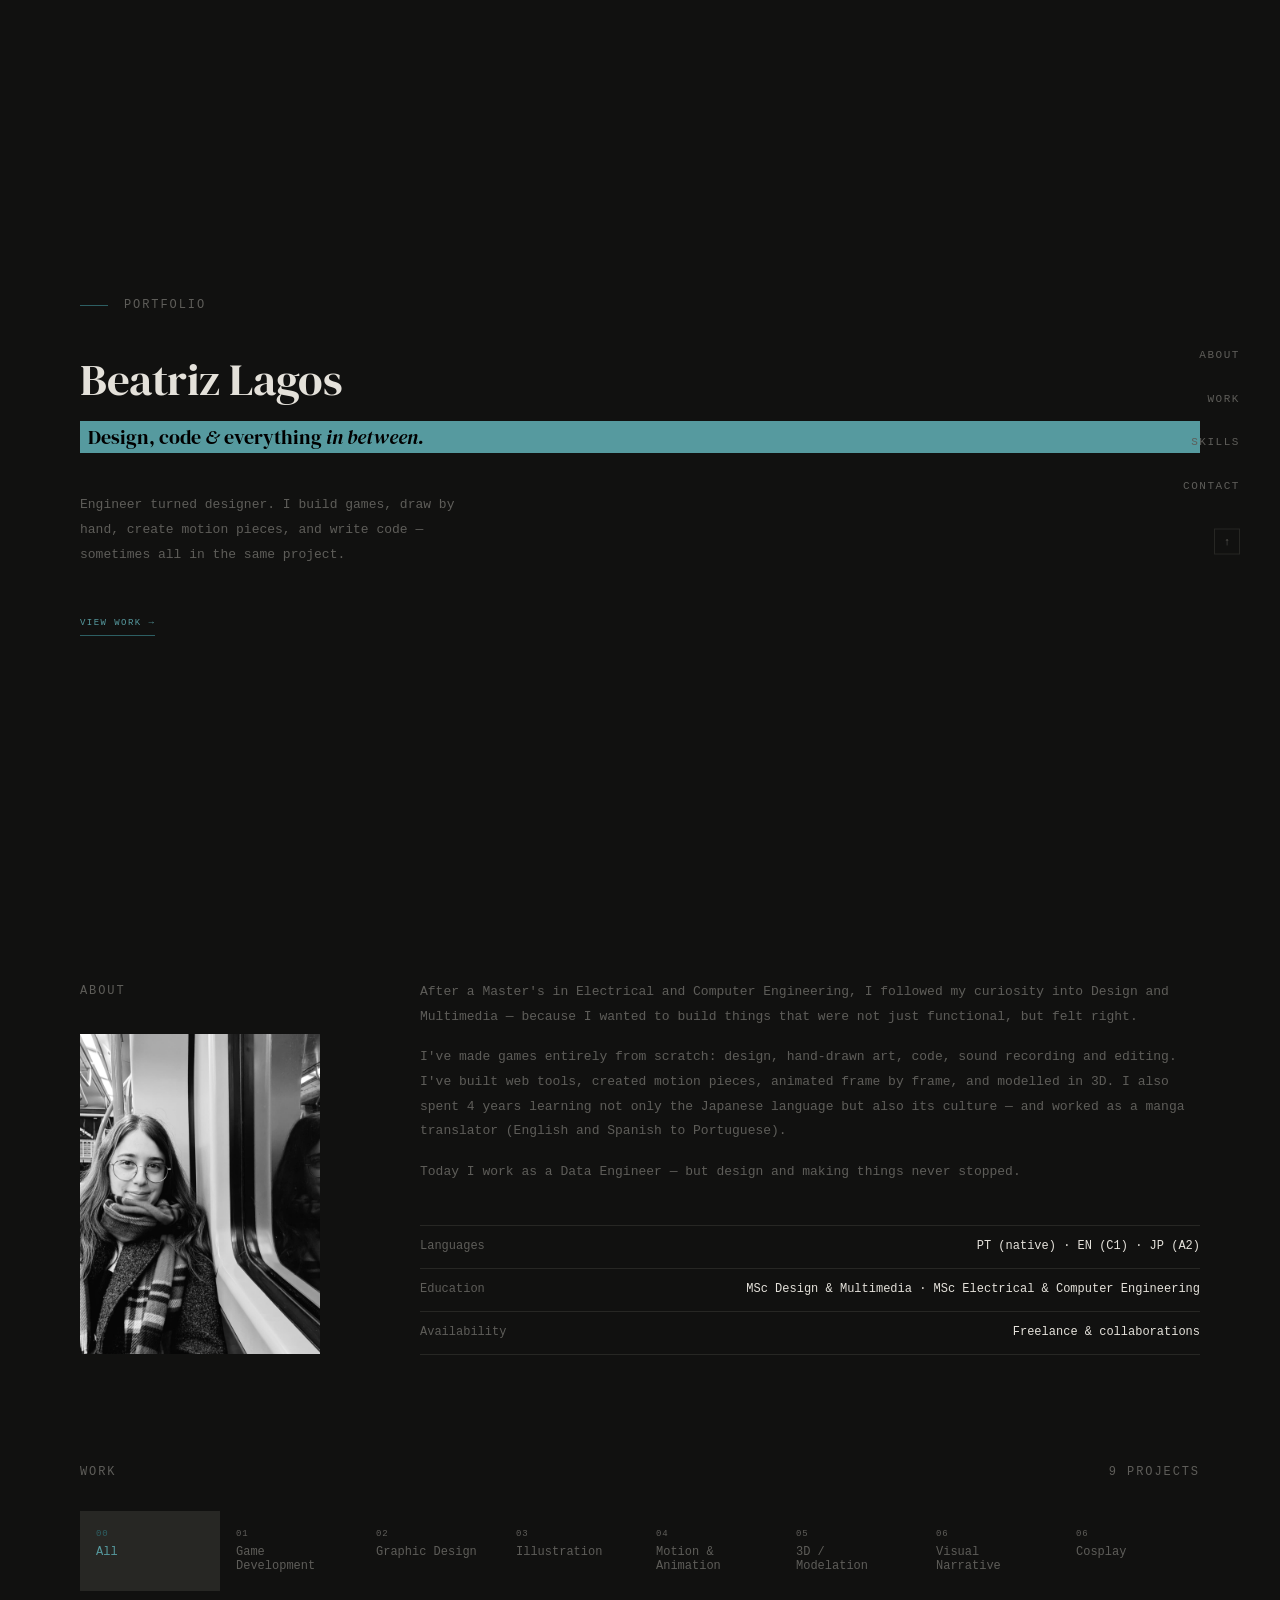
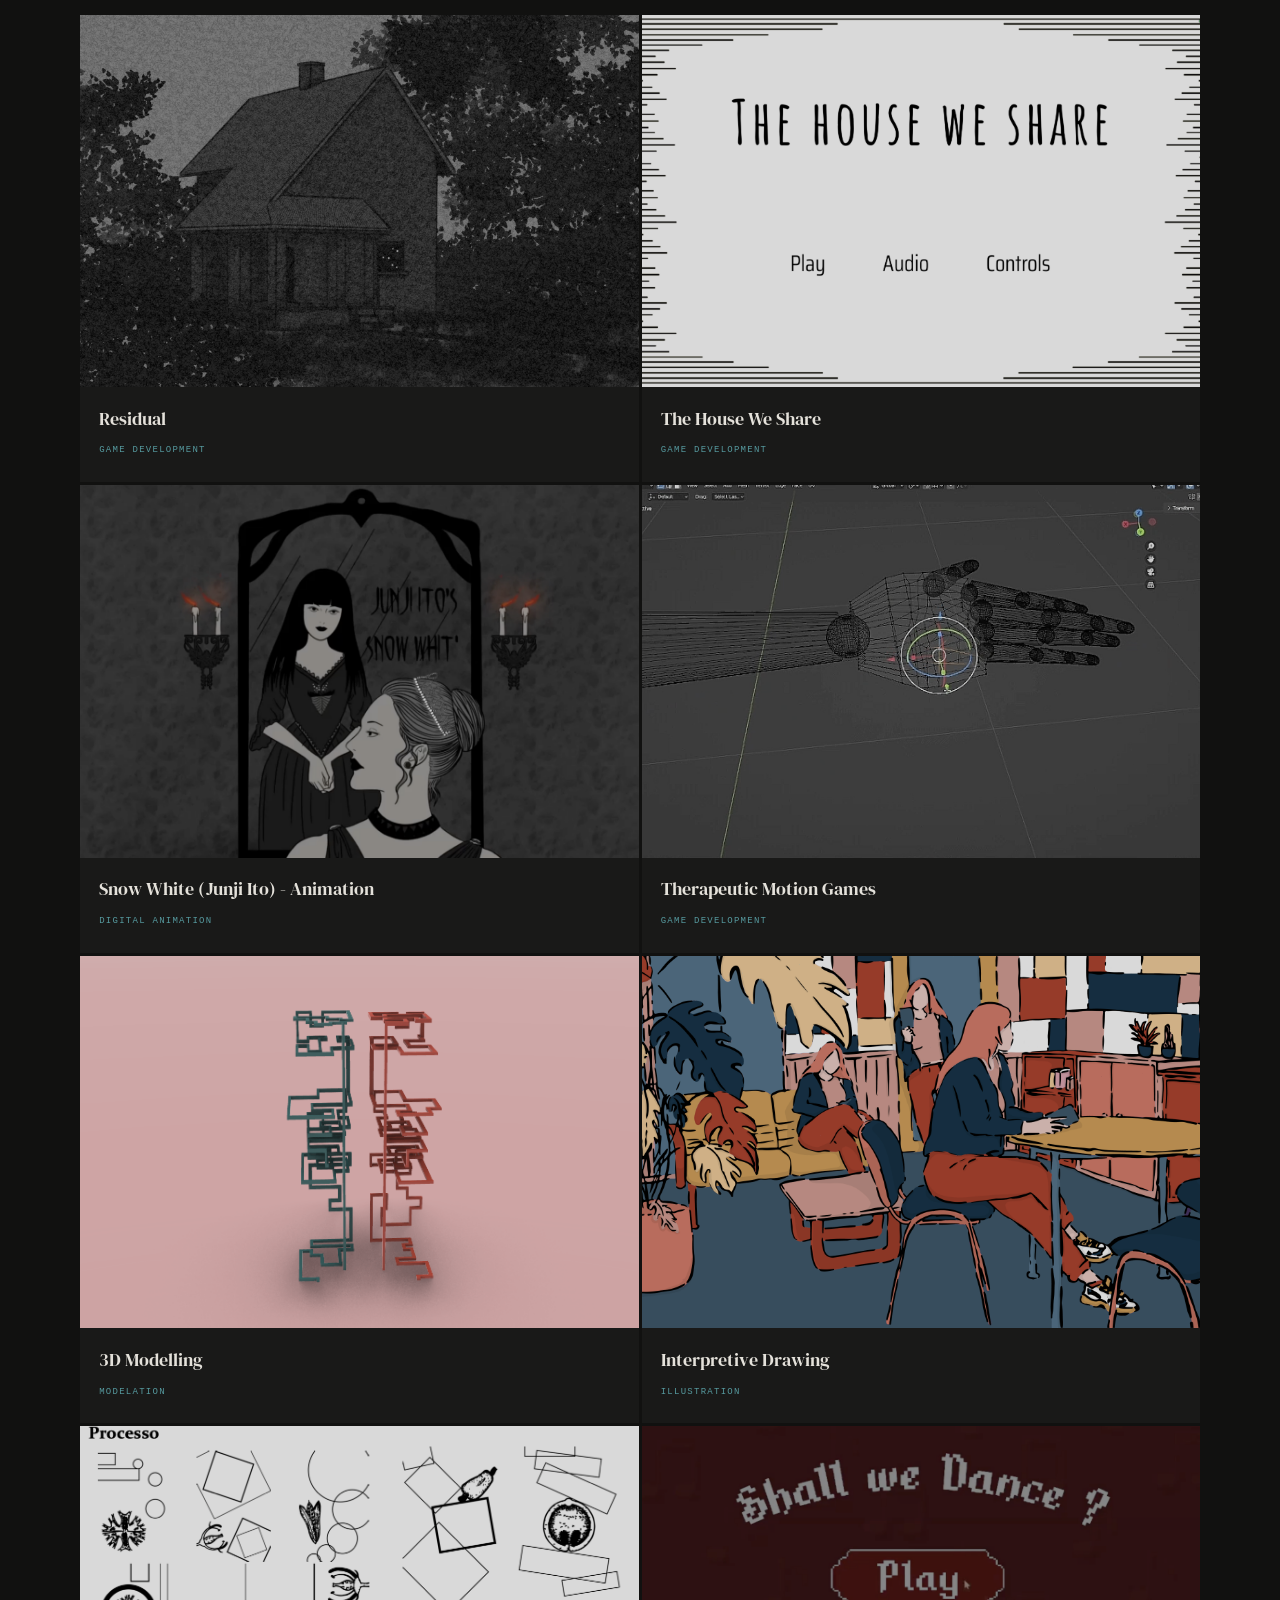
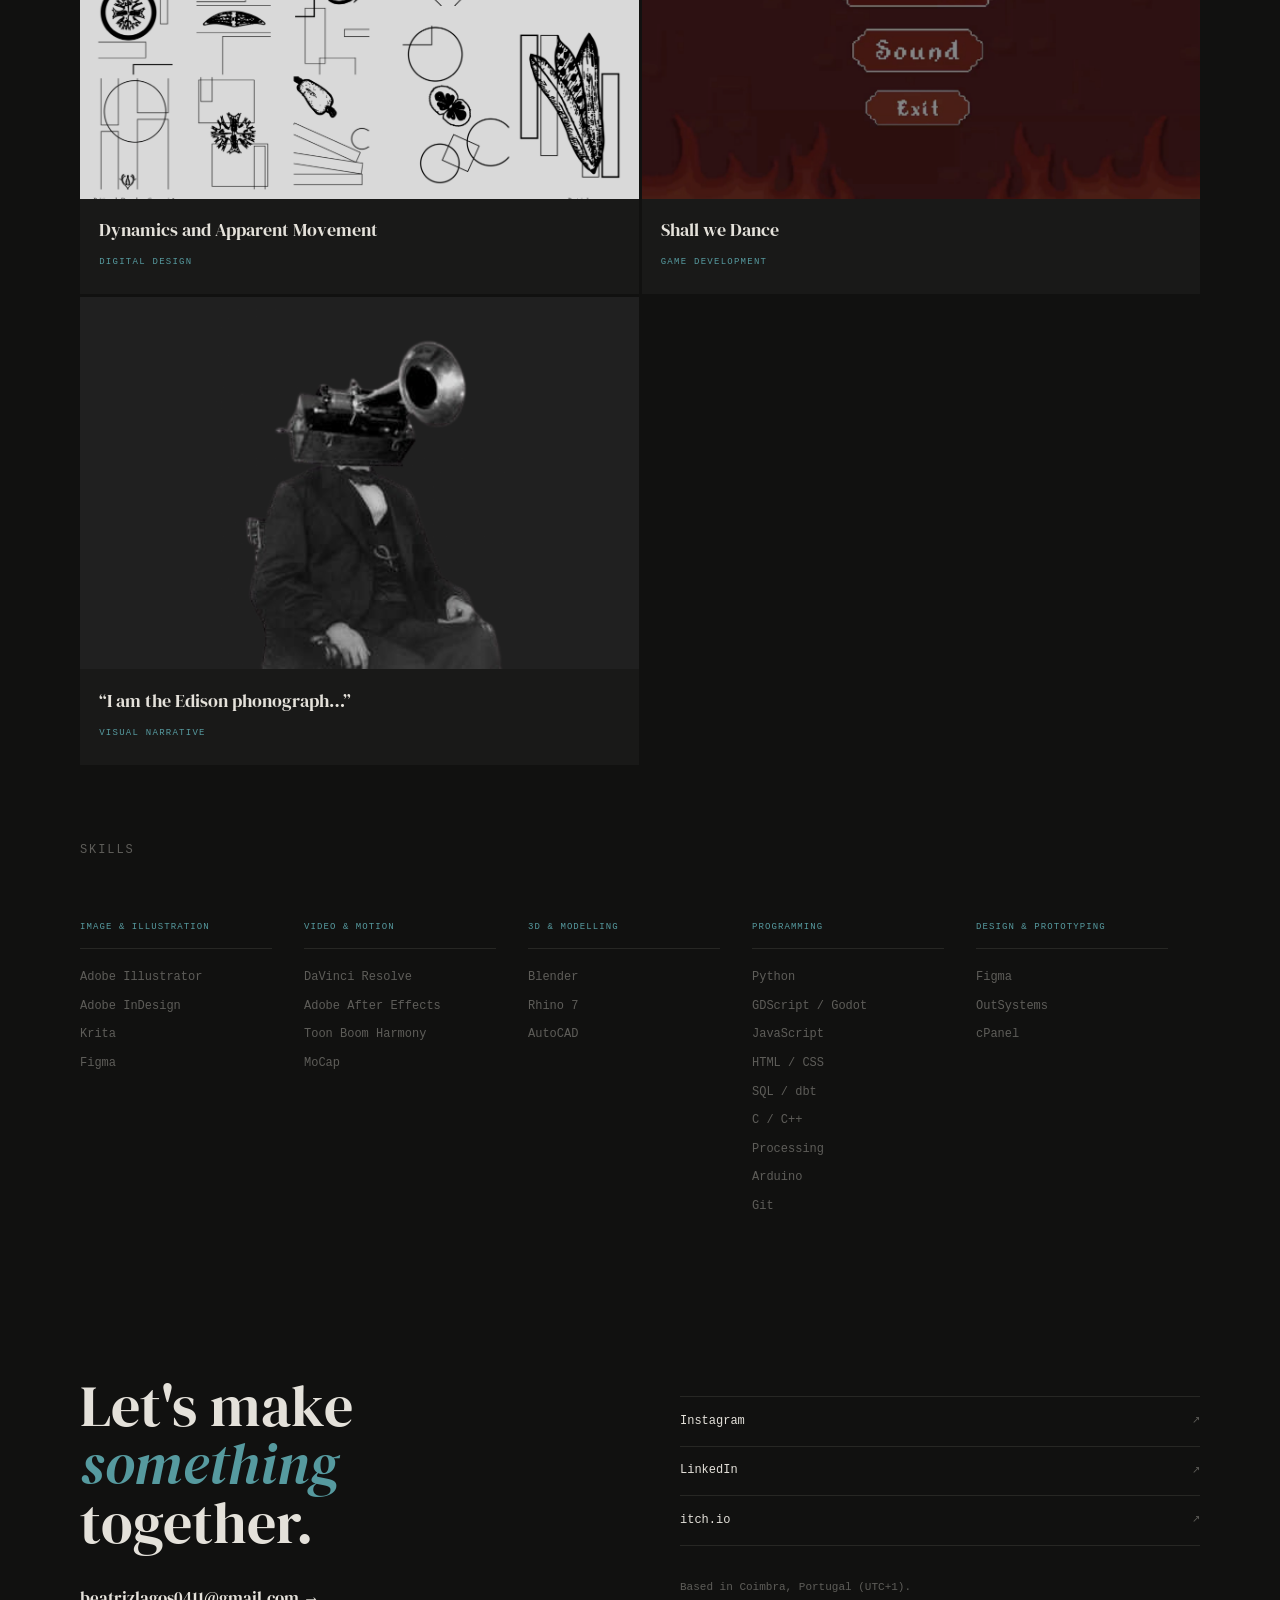
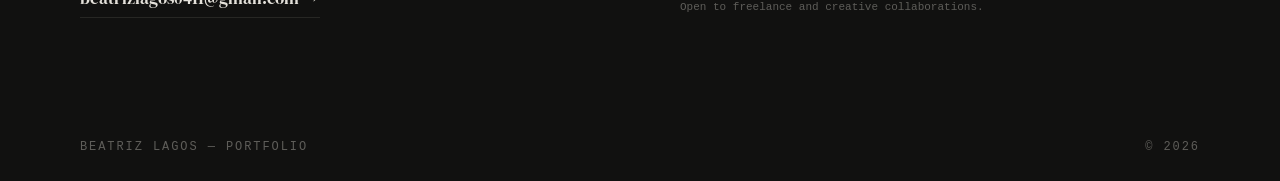
==== commit 63e38520: "Add button for Cosplay discipline" ====
--- a/index.html
+++ b/index.html
@@ -78,6 +78,7 @@
         <button class="discipline" data-filter="animation"><span class="disc-n">04</span><span>Motion &amp; Animation</span></button>
         <button class="discipline" data-filter="modelation"><span class="disc-n">05</span><span>3D / Modelation</span></button>
         <button class="discipline" data-filter="visual narrative"><span class="disc-n">06</span><span>Visual Narrative</span></button>
+        <button class="discipline" data-filter="visual narrative"><span class="disc-n">06</span><span>Cosplay</span></button>
       </div>
       <div class="work-grid" id="work-grid">
         <!-- Populated by JS -->
--- a/css/style.css
+++ b/css/style.css
@@ -0,0 +1,629 @@
+*, *::before, *::after { box-sizing: border-box; margin: 0; padding: 0; }
+
+:root {
+  --bg:      #111110;
+  --bg2:     #191918;
+  --bg3:     #202020;
+  --fg:      #e4e1da;
+  --muted:   #5e5d59;
+  --subtle:  #272724;
+  --teal:    #569a9f;
+  --teal-dim:#2d5f63;
+  --serif:   'DM Serif Display', Georgia, serif;
+  --mono:    'DM Mono', 'Courier New', monospace;
+}
+
+html { scroll-behavior: smooth; }
+
+body {
+  background: var(--bg);
+  color: var(--fg);
+  font-family: var(--mono);
+  font-size: 13px;
+  font-weight: 300;
+  line-height: 1.65;
+  -webkit-font-smoothing: antialiased;
+}
+
+a { color: inherit; text-decoration: none; }
+::selection { background: var(--teal); color: var(--bg); }
+
+.micro {
+  font-size: 12px;
+  font-weight: 400;
+  letter-spacing: 0.16em;
+  text-transform: uppercase;
+  color: var(--muted);
+}
+
+/* ── Vertical right nav ── */
+.side-nav {
+  position: fixed;
+  right: 2.5rem;
+  top: 50%;
+  transform: translateY(-50%);
+  z-index: 200;
+  display: flex;
+  flex-direction: column;
+  align-items: flex-end;
+  gap: 1.6rem;
+}
+
+.side-nav a {
+  font-size: 11px;
+  font-weight: 400;
+  letter-spacing: 0.14em;
+  text-transform: uppercase;
+  color: var(--muted);
+  transition: color 0.2s;
+}
+
+.side-nav a:hover { color: var(--fg); }
+
+.nav-top {
+  margin-top: 0.5rem;
+  background: none;
+  border: 1px solid var(--subtle);
+  color: var(--muted);
+  font-family: var(--mono);
+  font-size: 11px;
+  width: 26px; height: 26px;
+  display: flex; align-items: center; justify-content: center;
+  cursor: pointer;
+  transition: color 0.2s, border-color 0.2s;
+  padding: 0;
+}
+
+.nav-top:hover { color: var(--fg); border-color: var(--muted); }
+
+.avail-dot {
+  width: 5px; height: 5px; border-radius: 50%;
+  background: #5aab6e;
+  animation: breathe 3s ease-in-out infinite;
+  flex-shrink: 0;
+}
+
+@keyframes breathe { 0%,100%{opacity:1} 50%{opacity:0.25} }
+
+/* ── Main ── */
+.main {
+  --pad: 2.5rem;
+  max-width: 1200px;
+  margin: 0 auto;
+}
+
+/* ── Hero ── */
+.hero {
+  min-height: 100vh;
+  display: flex;
+  flex-direction: column;
+}
+
+.hero-content {
+  flex: 1;
+  display: flex;
+  flex-direction: column;
+  justify-content: center;
+  padding: 5rem var(--pad) 3rem;
+}
+
+.hero-eyebrow {
+  display: flex;
+  align-items: center;
+  gap: 1rem;
+  margin-bottom: 2.5rem;
+  animation: fadeUp 0.7s ease both 0.08s;
+}
+
+.hero-line { width: 28px; height: 1px; background: var(--teal-dim); }
+
+.hero-h1 {
+  font-family: var(--serif);
+  font-size: clamp(2rem, 3.5vw, 3.2rem);
+  font-weight: 400;
+  line-height: 1.1;
+  letter-spacing: -0.01em;
+  margin-bottom: 1rem;
+  color: var(--fg);
+  animation: fadeUp 0.7s ease both 0.18s;
+}
+
+.hero-subtitle {
+  font-family: var(--serif);
+  font-size: clamp(1rem, 1.6vw, 1.35rem);
+  font-weight: 400;
+  line-height: 1.4;
+  color: #000;
+  background: var(--teal);
+  display: inline-block;
+  padding: 0.1em 0.4em;
+  margin-bottom: 2.5rem;
+  animation: fadeUp 0.7s ease both 0.26s;
+}
+
+.hero-subtitle em { font-style: italic; color: #000; }
+
+.hero-desc {
+  font-size: 13px;
+  font-weight: 300;
+  line-height: 1.9;
+  color: var(--muted);
+  max-width: 400px;
+  margin-bottom: 3rem;
+  animation: fadeUp 0.7s ease both 0.28s;
+}
+
+.hero-cta {
+  display: inline-flex;
+  align-items: center;
+  gap: 0.75rem;
+  font-size: 9px;
+  font-weight: 400;
+  letter-spacing: 0.16em;
+  text-transform: uppercase;
+  color: var(--teal);
+  padding-bottom: 5px;
+  border-bottom: 1px solid var(--teal-dim);
+  transition: gap 0.3s, border-color 0.25s;
+  align-self: flex-start;
+  animation: fadeUp 0.7s ease both 0.38s;
+}
+
+.hero-cta:hover { gap: 1.3rem; border-color: var(--teal); }
+
+/* Disciplines — horizontal strip pinned to hero bottom */
+.hero-disciplines {
+  display: flex;
+  flex-shrink: 0;
+  padding: 0 var(--pad);
+  animation: fadeUp 0.7s ease both 0.48s;
+}
+
+.discipline {
+  flex: 1;
+  display: flex;
+  flex-direction: column;
+  gap: 0.4rem;
+  padding: 1.1rem 1rem;
+  font-size: 12px;
+  font-weight: 300;
+  color: var(--muted);
+  background: none;
+  border: none;
+  font-family: var(--mono);
+  cursor: pointer;
+  transition: color 0.2s, background 0.2s;
+  text-align: left;
+}
+
+
+
+.discipline:hover { color: var(--fg); background: var(--subtle); }
+.discipline.active { color: var(--teal); background: var(--subtle); }
+
+.disc-n {
+  font-size: 9px;
+  color: var(--muted);
+  letter-spacing: 0.1em;
+}
+
+.discipline.active .disc-n { color: var(--teal-dim); }
+
+/* ── Section bar ── */
+.section-bar {
+  padding: 1.75rem var(--pad);
+  display: flex;
+  align-items: center;
+  justify-content: space-between;
+}
+
+/* ── Work grid ── */
+
+.work-grid {
+  padding: 1.5rem var(--pad) 3rem;
+  display: grid;
+  grid-template-columns: repeat(2, 1fr);
+  gap: 3px;
+}
+
+.work-card {
+  background: var(--bg2);
+  overflow: hidden;
+  cursor: pointer;
+  transition: background 0.3s;
+}
+
+.work-card:hover { background: var(--bg3); }
+
+.work-thumb {
+  width: 100%; aspect-ratio: 3/2;
+  overflow: hidden;
+  background: var(--bg3);
+  display: flex; align-items: center; justify-content: center;
+  position: relative;
+}
+
+.work-thumb img {
+  width: 100%; height: 100%; object-fit: cover;
+  transition: transform 0.7s cubic-bezier(0.25,0.46,0.45,0.94);
+  filter: brightness(0.85) saturate(0.75);
+}
+
+.work-card:hover .work-thumb img {
+  transform: scale(1.05);
+  filter: brightness(1) saturate(1);
+}
+
+.work-thumb-ph {
+  font-size: 9px; letter-spacing: 0.14em;
+  text-transform: uppercase; color: var(--muted);
+}
+
+.work-num-badge {
+  position: absolute; top: 0.9rem; left: 1rem;
+  font-size: 9px; letter-spacing: 0.1em; color: var(--muted);
+}
+
+.work-body { padding: 1.1rem 1.2rem 1.4rem; }
+
+.work-body-top {
+  display: flex; align-items: baseline; justify-content: space-between;
+  margin-bottom: 0.3rem;
+}
+
+.work-title {
+  font-family: var(--serif);
+  font-size: 1.1rem; font-weight: 400; color: var(--fg);
+}
+
+.work-year { font-size: 10px; color: var(--muted); }
+
+.work-tag {
+  font-size: 9px; font-weight: 400;
+  letter-spacing: 0.14em; text-transform: uppercase;
+  color: var(--teal);
+}
+
+/* ── Skills ── */
+
+.skills-section {
+  padding: 0 var(--pad) 3rem;
+  display: grid;
+  grid-template-columns: repeat(5, 1fr);
+  gap: 0;
+}
+
+.skills-group {
+  padding: 2rem 2rem 2rem 0;
+  display: flex;
+  flex-direction: column;
+}
+
+.skills-group-label {
+  font-size: 9px; font-weight: 400;
+  letter-spacing: 0.12em; text-transform: uppercase;
+  color: var(--teal);
+  display: block;
+  white-space: nowrap;
+  padding-bottom: 0.8rem;
+  border-bottom: 1px solid var(--subtle);
+  margin-bottom: 1.2rem;
+}
+
+.skills-list {
+  display: flex; flex-direction: column; gap: 0.55rem;
+}
+
+.skill-item {
+  font-size: 12px; font-weight: 300;
+  color: var(--muted);
+  transition: color 0.2s;
+}
+
+.skill-item:hover { color: var(--fg); }
+
+/* ── About ── */
+.about-wrap {
+  padding: 5rem var(--pad);
+  display: grid; grid-template-columns: 260px 1fr;
+  align-items: start;
+  gap: 5rem;
+}
+
+.about-photo {
+  display: block;
+  width: 100%;
+  max-width: 240px;
+  margin-top: 2rem;
+  aspect-ratio: 3 / 4;
+  object-fit: cover;
+  filter: grayscale(20%);
+}
+
+.about-left h2 {
+  font-family: var(--serif);
+  font-size: clamp(2.2rem, 3.5vw, 3.4rem);
+  font-weight: 400; line-height: 1.05;
+  margin-top: 1.5rem; margin-bottom: 2rem; color: var(--fg);
+}
+
+.about-left h2 em { font-style: italic; color: var(--teal); }
+
+.about-right { display: flex; flex-direction: column; justify-content: flex-start; }
+
+.about-body { font-size: 13px; font-weight: 300; line-height: 1.9; color: var(--muted); }
+.about-body p + p { margin-top: 1rem; }
+
+.about-facts { margin-top: 2.5rem; }
+
+.fact {
+  display: flex; justify-content: space-between;
+  padding: 0.7rem 0;
+  border-top: 1px solid var(--subtle);
+  font-size: 12px; font-weight: 300; color: var(--fg);
+}
+
+.fact:last-child { border-bottom: 1px solid var(--subtle); }
+.fact-k { color: var(--muted); }
+
+/* ── Contact ── */
+.contact-wrap {
+  padding: 5rem var(--pad) 6rem;
+  display: grid; grid-template-columns: 1fr 1fr;
+  gap: 5rem; align-items: end;
+}
+
+.contact-wrap h2 {
+  font-family: var(--serif);
+  font-size: clamp(2.8rem, 4.5vw, 4.5rem);
+  font-weight: 400; line-height: 1.02;
+  margin-bottom: 2rem; color: var(--fg);
+}
+
+.contact-wrap h2 em { font-style: italic; color: var(--teal); }
+
+.contact-mailto {
+  font-family: var(--serif);
+  font-size: 1.05rem; font-weight: 400; color: var(--fg);
+  display: inline-flex; align-items: center; gap: 0.6rem;
+  padding-bottom: 4px;
+  border-bottom: 1px solid var(--subtle);
+  transition: color 0.25s, border-color 0.25s;
+}
+
+.contact-mailto:hover { color: var(--teal); border-color: var(--teal-dim); }
+
+.c-links { display: flex; flex-direction: column; }
+
+.c-link {
+  display: flex; align-items: center; justify-content: space-between;
+  padding: 0.9rem 0;
+  border-top: 1px solid var(--subtle);
+  font-size: 12px; font-weight: 300; color: var(--fg);
+  transition: color 0.2s;
+}
+
+.c-link:last-child { border-bottom: 1px solid var(--subtle); }
+.c-link:hover { color: var(--teal); }
+.c-arrow { font-size: 10px; color: var(--muted); }
+
+.contact-note {
+  margin-top: 2rem;
+  font-size: 11px; font-weight: 300;
+  color: var(--muted); line-height: 1.8;
+}
+
+/* ── Footer ── */
+footer {
+  padding: 1.5rem var(--pad);
+  display: flex; justify-content: space-between; align-items: center;
+}
+
+/* ── Lightbox ── */
+.lightbox {
+  position: fixed; inset: 0; z-index: 300;
+  background: rgba(10,10,10,0.97);
+  display: flex; flex-direction: column;
+  opacity: 0; pointer-events: none;
+  transition: opacity 0.3s ease;
+}
+
+.lightbox.open { opacity: 1; pointer-events: all; }
+
+.lb-header {
+  display: flex; align-items: center; justify-content: space-between;
+  padding: 1.4rem 3rem;
+  border-bottom: 1px solid var(--subtle);
+  flex-shrink: 0;
+}
+
+.lb-header-left { display: flex; flex-direction: column; gap: 0.3rem; }
+
+.lb-title {
+  font-family: var(--serif);
+  font-size: 1.4rem; font-weight: 400; color: var(--fg);
+}
+
+.lb-meta { display: flex; gap: 1.5rem; align-items: center; }
+
+.lb-tag {
+  font-size: 9px; font-weight: 400;
+  letter-spacing: 0.14em; text-transform: uppercase;
+  color: var(--teal);
+}
+
+.lb-year { font-size: 9px; color: var(--muted); letter-spacing: 0.1em; }
+
+.lb-close {
+  background: none; border: none; cursor: pointer;
+  color: var(--muted); font-size: 1.4rem; line-height: 1;
+  font-family: var(--mono);
+  padding: 0.4rem 0.6rem;
+  transition: color 0.2s;
+}
+
+.lb-close:hover { color: var(--fg); }
+
+.lb-body {
+  flex: 1; overflow: hidden;
+  min-height: 0;
+  display: grid;
+  grid-template-columns: 65fr 35fr;
+}
+
+.lb-media {
+  padding: 1rem 1rem 1rem 0.8rem;
+  display: flex; flex-direction: column;
+  position: relative;
+  border-right: 1px solid var(--subtle);
+  overflow-y: auto;
+  gap: 1.1rem;
+}
+
+.lb-image-grid {
+  display: grid;
+  grid-template-columns: 1fr 1fr;
+  gap: 4px;
+}
+
+.lb-image-grid-item {
+  aspect-ratio: 1 / 1;
+  overflow: hidden;
+  cursor: zoom-in;
+  background: var(--bg3);
+}
+
+.lb-image-grid-item img {
+  width: 100%; height: 100%;
+  object-fit: cover;
+  transition: opacity 0.2s;
+}
+
+.lb-image-grid-item:hover img { opacity: 0.85; }
+
+.lb-media-item {
+  width: 100%;
+  flex-shrink: 0;
+}
+
+.lb-media-item video {
+  width: 100%; display: block; background: #000;
+  max-height: 420px; object-fit: contain;
+}
+
+.lb-media-item audio {
+  width: 100%;
+  filter: invert(1) hue-rotate(180deg) brightness(0.8);
+}
+
+/* Full-size image zoom overlay */
+.lb-zoom {
+  position: fixed; inset: 0; z-index: 400;
+  background: rgba(10,10,10,0.95);
+  display: flex; align-items: center; justify-content: center;
+  cursor: zoom-out;
+  opacity: 0; pointer-events: none;
+  transition: opacity 0.2s ease;
+}
+
+.lb-zoom.open { opacity: 1; pointer-events: all; }
+
+.lb-zoom img {
+  max-width: 90vw; max-height: 90vh;
+  object-fit: contain;
+}
+
+.lb-sidebar {
+  padding: 1.3rem 0.75rem 1.3rem 1rem;
+  display: flex; flex-direction: column; gap: 1.1rem;
+  overflow-y: auto;
+}
+
+.lb-desc {
+  font-size: 16px; font-weight: 300;
+  line-height: 1.7; color: var(--fg);
+  margin: 0;
+}
+
+.lb-link {
+  display: inline-flex; align-items: center; gap: 0.6rem;
+  font-size: 9px; font-weight: 400;
+  letter-spacing: 0.16em; text-transform: uppercase;
+  color: var(--teal);
+  padding-bottom: 4px;
+  border-bottom: 1px solid var(--teal-dim);
+  transition: gap 0.25s, border-color 0.2s;
+  align-self: flex-start;
+}
+
+.lb-link:hover { gap: 1rem; border-color: var(--teal); }
+
+.lb-nav { display: flex; gap: 1rem; margin-top: auto; }
+
+.lb-nav-btn {
+  flex: 1;
+  background: none; border: 1px solid var(--subtle);
+  color: var(--muted); font-family: var(--mono);
+  font-size: 9px; letter-spacing: 0.14em; text-transform: uppercase;
+  padding: 0.7rem;
+  cursor: pointer; transition: color 0.2s, border-color 0.2s;
+}
+
+.lb-nav-btn:hover { color: var(--fg); border-color: var(--fg); }
+
+/* ── Animations ── */
+@keyframes fadeUp {
+  from { opacity: 0; transform: translateY(16px); }
+  to   { opacity: 1; transform: translateY(0); }
+}
+
+/* ── Responsive ── */
+@media (max-width: 900px) {
+  .side-nav { display: none; }
+  .main { --pad: 1.5rem; }
+
+  .hero-disciplines { flex-wrap: wrap; }
+  .discipline { flex: 1 1 33.33%; }
+
+  .skills-section { grid-template-columns: repeat(3, 1fr); }
+  .about-wrap { grid-template-columns: 1fr; gap: 2rem; }
+  .contact-wrap { grid-template-columns: 1fr; gap: 3rem; }
+
+  .lb-body {
+    grid-template-columns: 1fr;
+    overflow: hidden auto;
+  }
+  .lb-media {
+    border-right: none;
+    border-bottom: 1px solid var(--subtle);
+    overflow-y: visible;
+    max-height: none;
+    padding: 1.5rem;
+  }
+  .lb-sidebar {
+    overflow-y: visible;
+    padding: 1.5rem;
+  }
+  .lb-header { padding: 1rem 1.5rem; }
+  .lb-nav { margin-top: 1.5rem; }
+}
+
+@media (max-width: 560px) {
+  .discipline { flex: 1 1 50%; }
+  .work-grid { grid-template-columns: 1fr; }
+  .skills-section { grid-template-columns: repeat(2, 1fr); }
+}
+
+@media (max-width: 640px) {
+  .discipline { flex: 1 1 50%; }
+  .work-grid { grid-template-columns: 1fr; }
+  .about-wrap { grid-template-columns: 1fr; }
+  .about-photo { max-width: 100%; }
+  .fact { flex-direction: column; gap: 0.3rem; }
+  .fact-k { font-size: 10px; letter-spacing: 0.12em; text-transform: uppercase; }
+  .contact-wrap { grid-template-columns: 1fr; }
+  .lb-body { grid-template-columns: 1fr; }
+  .lb-media { border-right: none; border-bottom: 1px solid var(--subtle); padding: 1.5rem; }
+  .lb-sidebar { padding: 1.5rem; }
+  .lb-header { padding: 1rem 1.5rem; }
+}
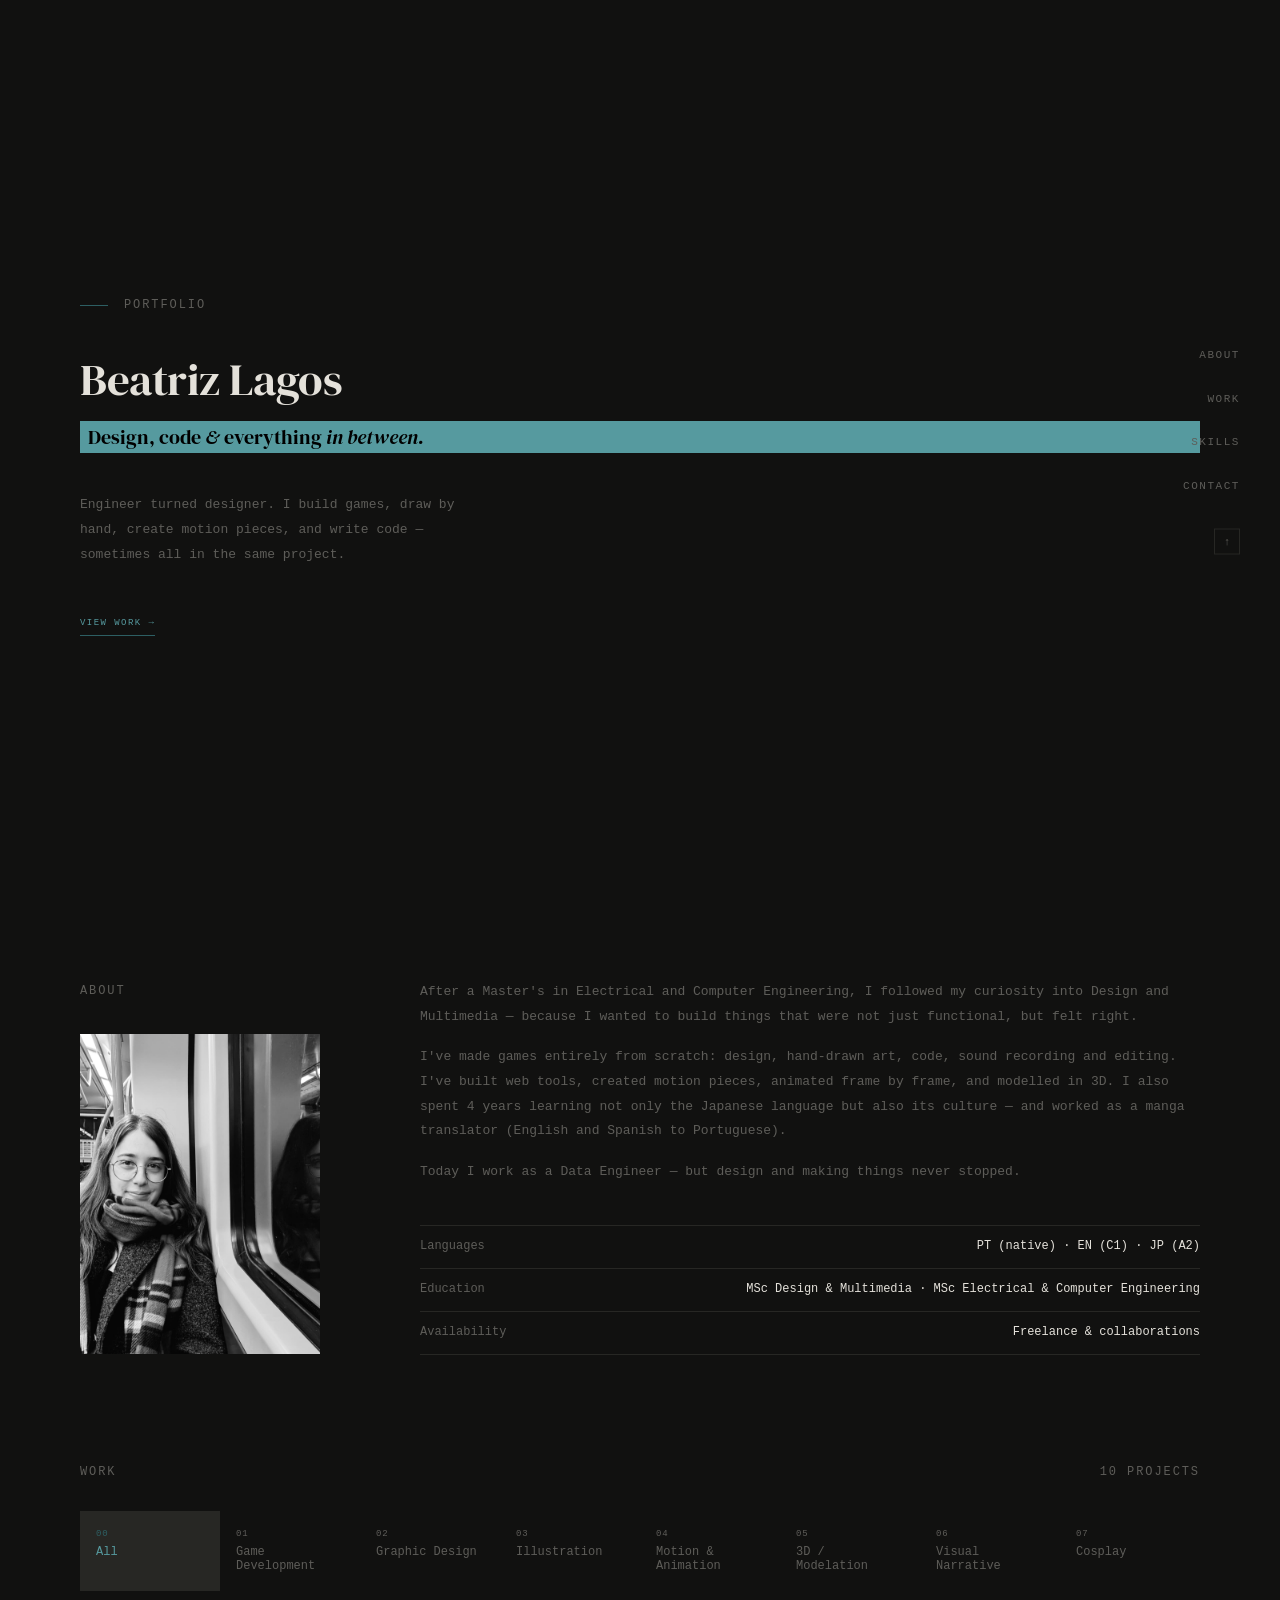
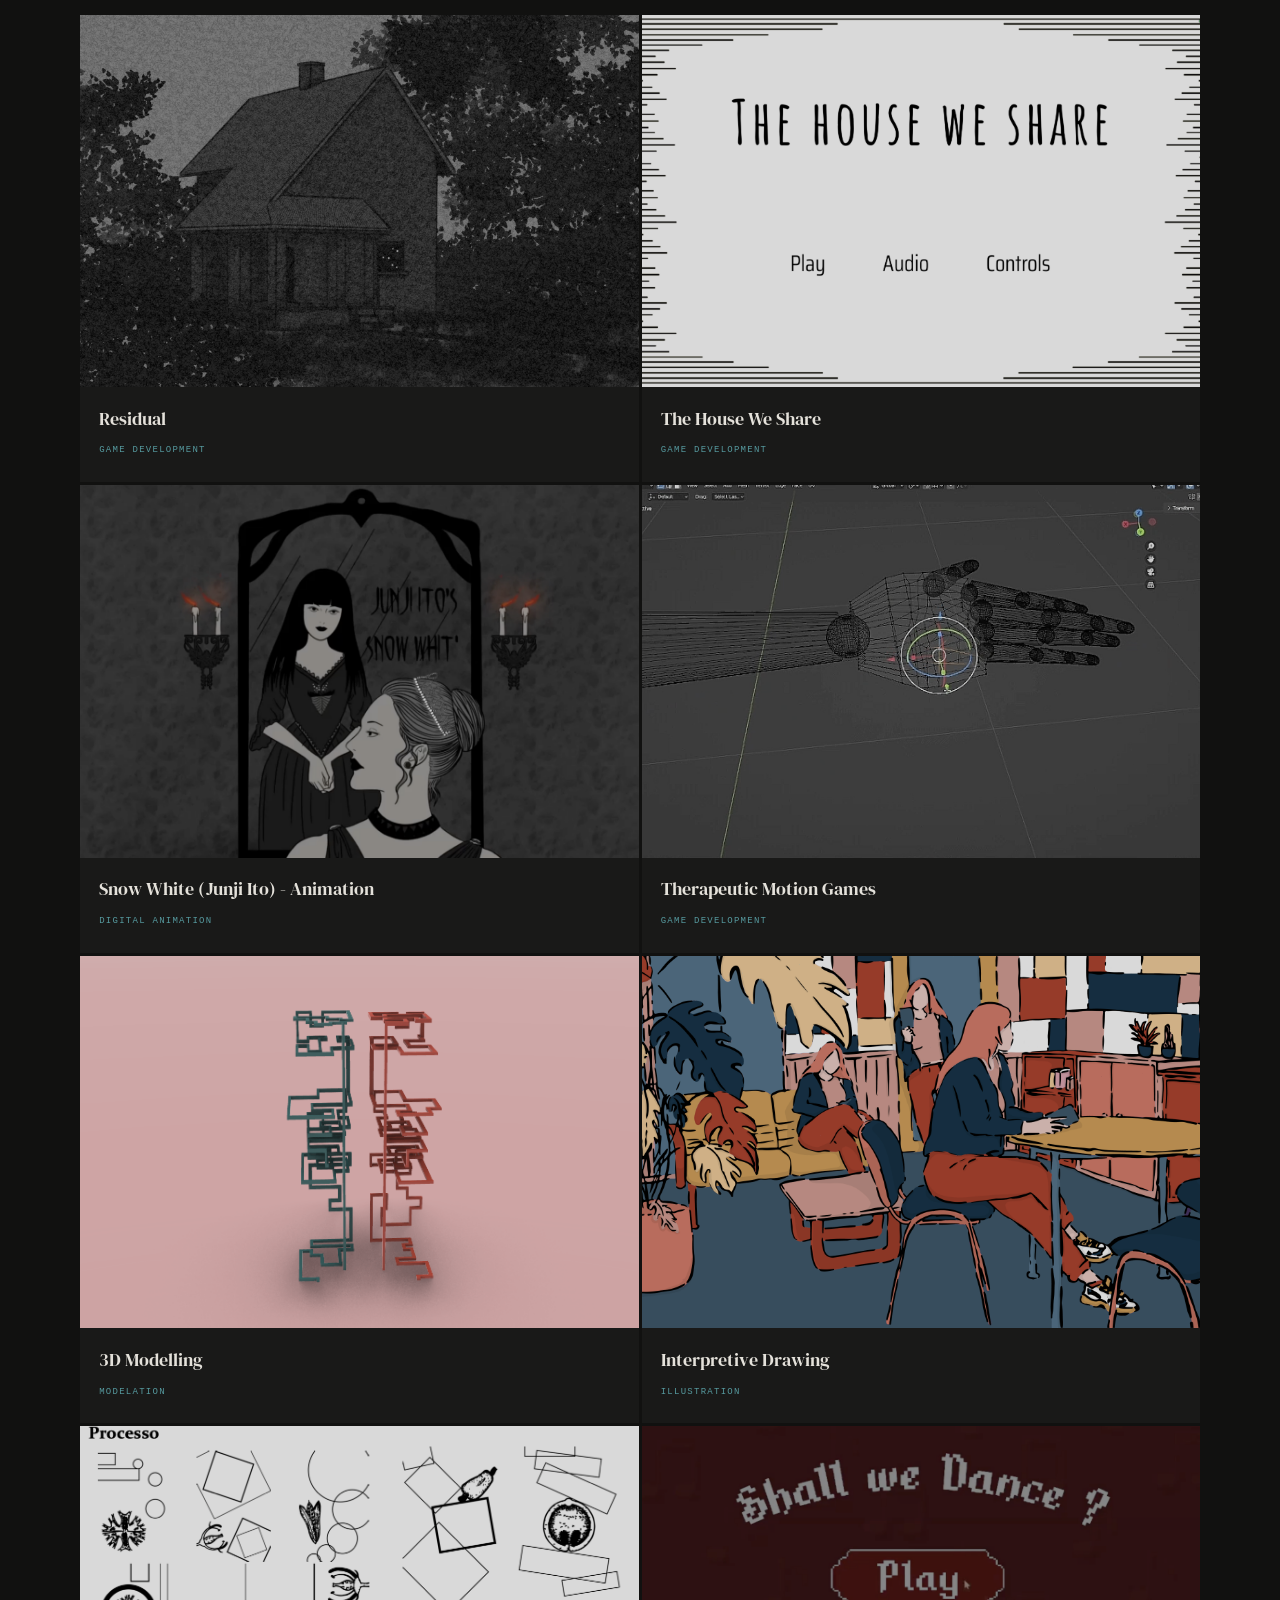
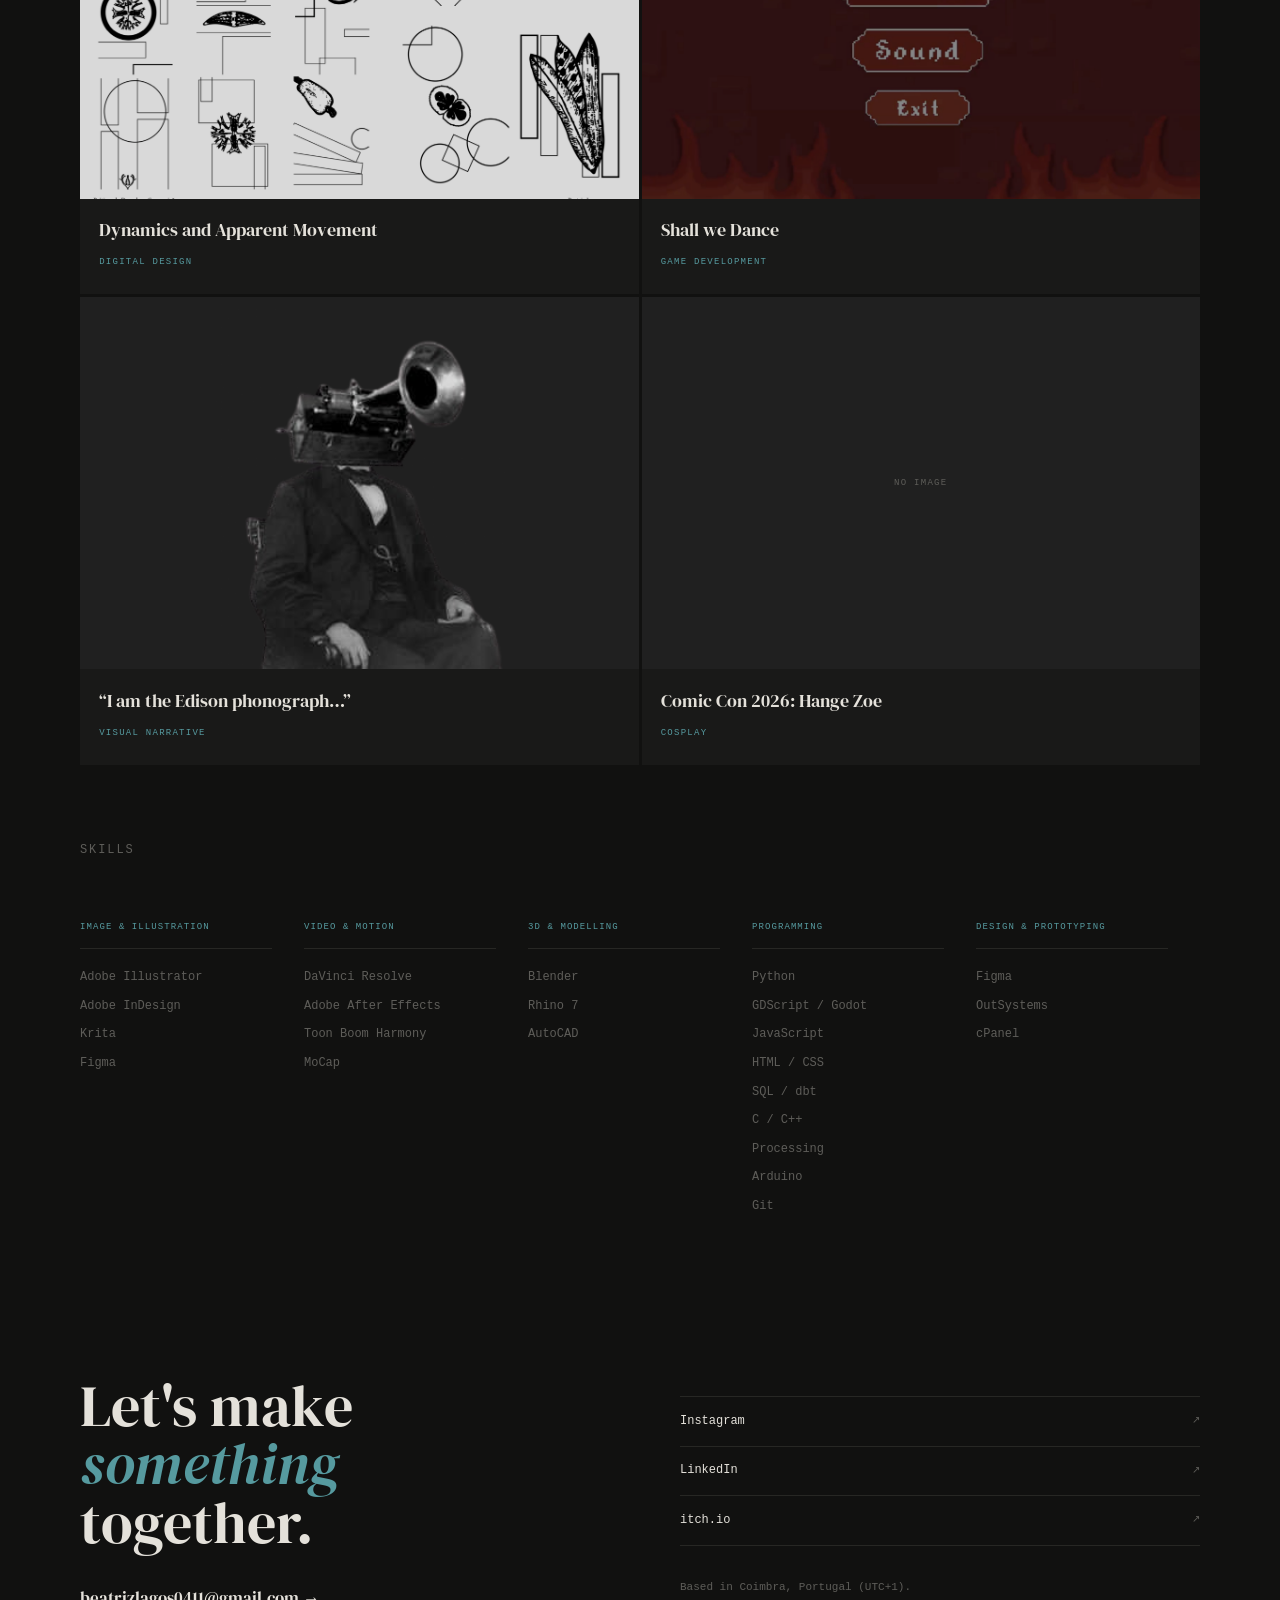
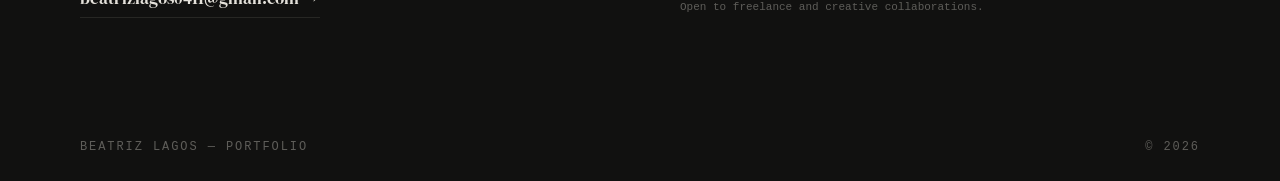
==== commit 3b323499: "Update button index for Cosplay discipline" ====
--- a/index.html
+++ b/index.html
@@ -78,7 +78,7 @@
         <button class="discipline" data-filter="animation"><span class="disc-n">04</span><span>Motion &amp; Animation</span></button>
         <button class="discipline" data-filter="modelation"><span class="disc-n">05</span><span>3D / Modelation</span></button>
         <button class="discipline" data-filter="visual narrative"><span class="disc-n">06</span><span>Visual Narrative</span></button>
-        <button class="discipline" data-filter="visual narrative"><span class="disc-n">06</span><span>Cosplay</span></button>
+        <button class="discipline" data-filter="visual narrative"><span class="disc-n">07</span><span>Cosplay</span></button>
       </div>
       <div class="work-grid" id="work-grid">
         <!-- Populated by JS -->
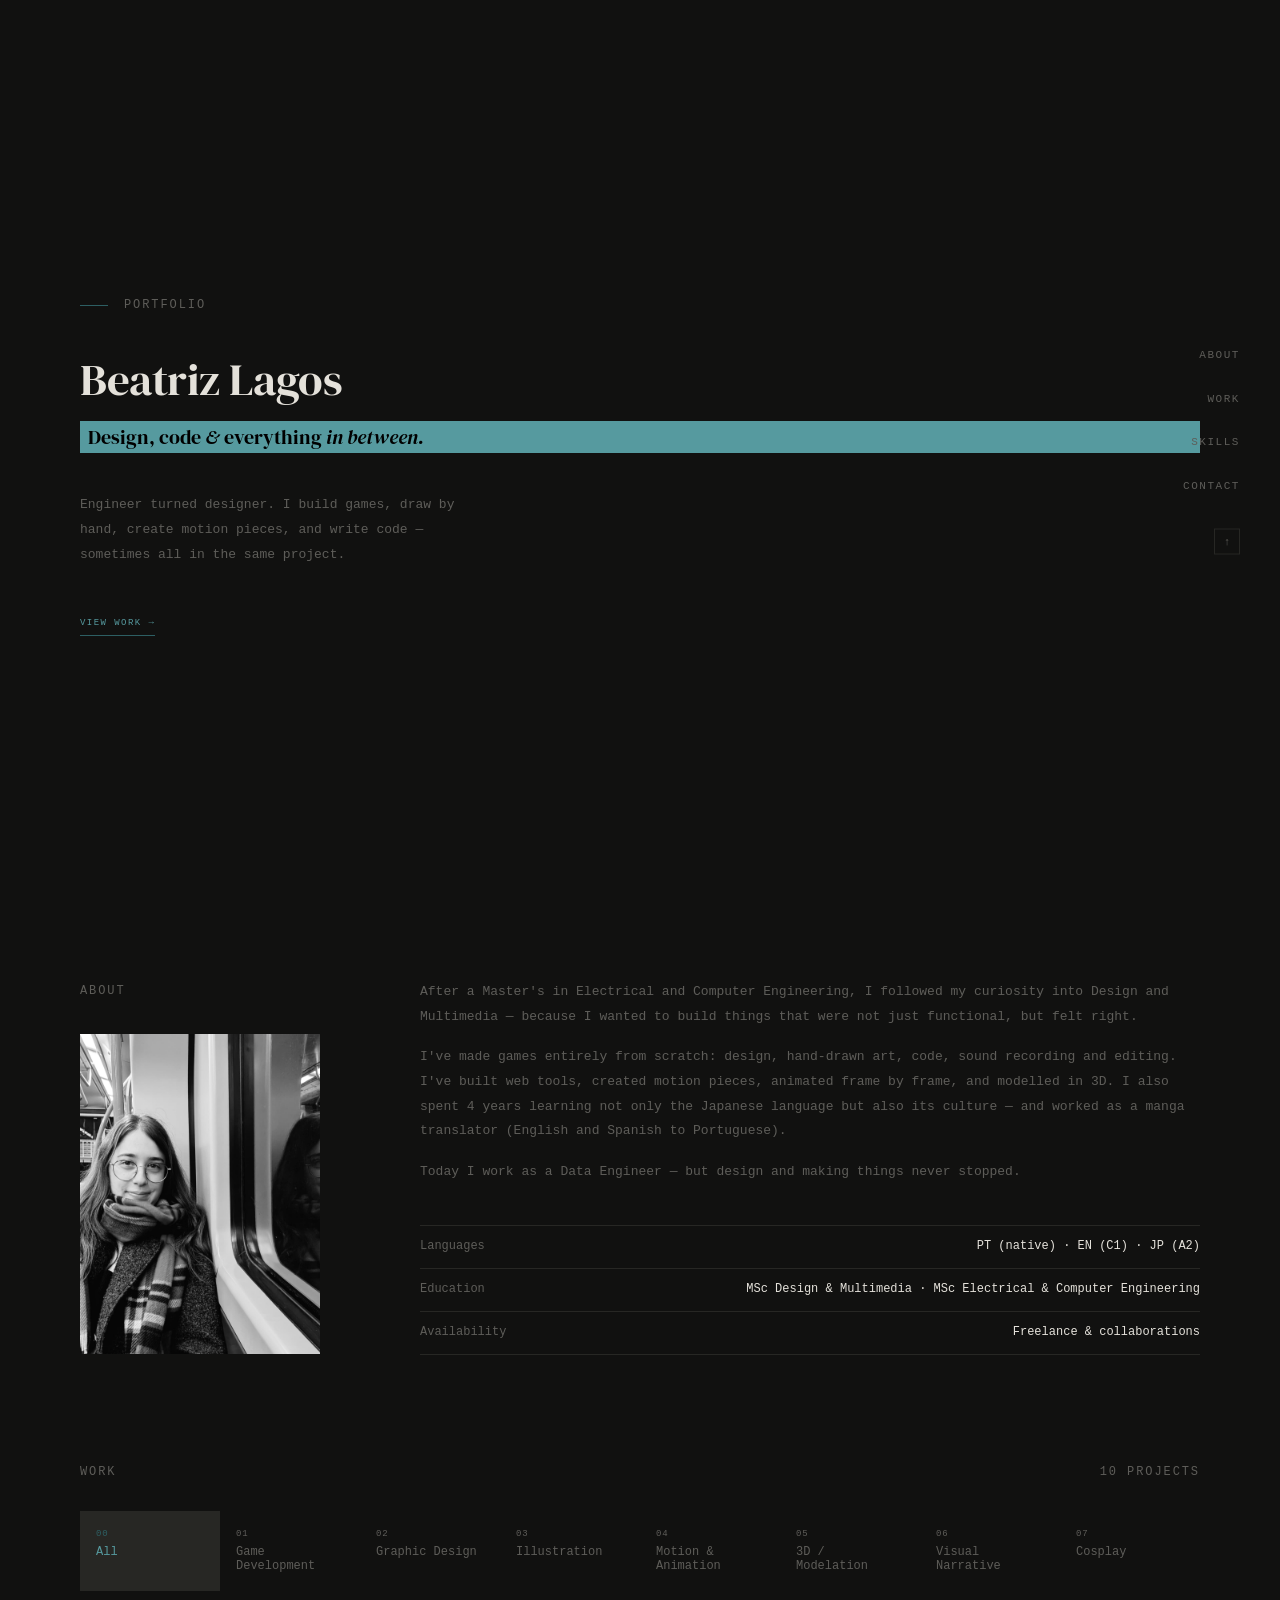
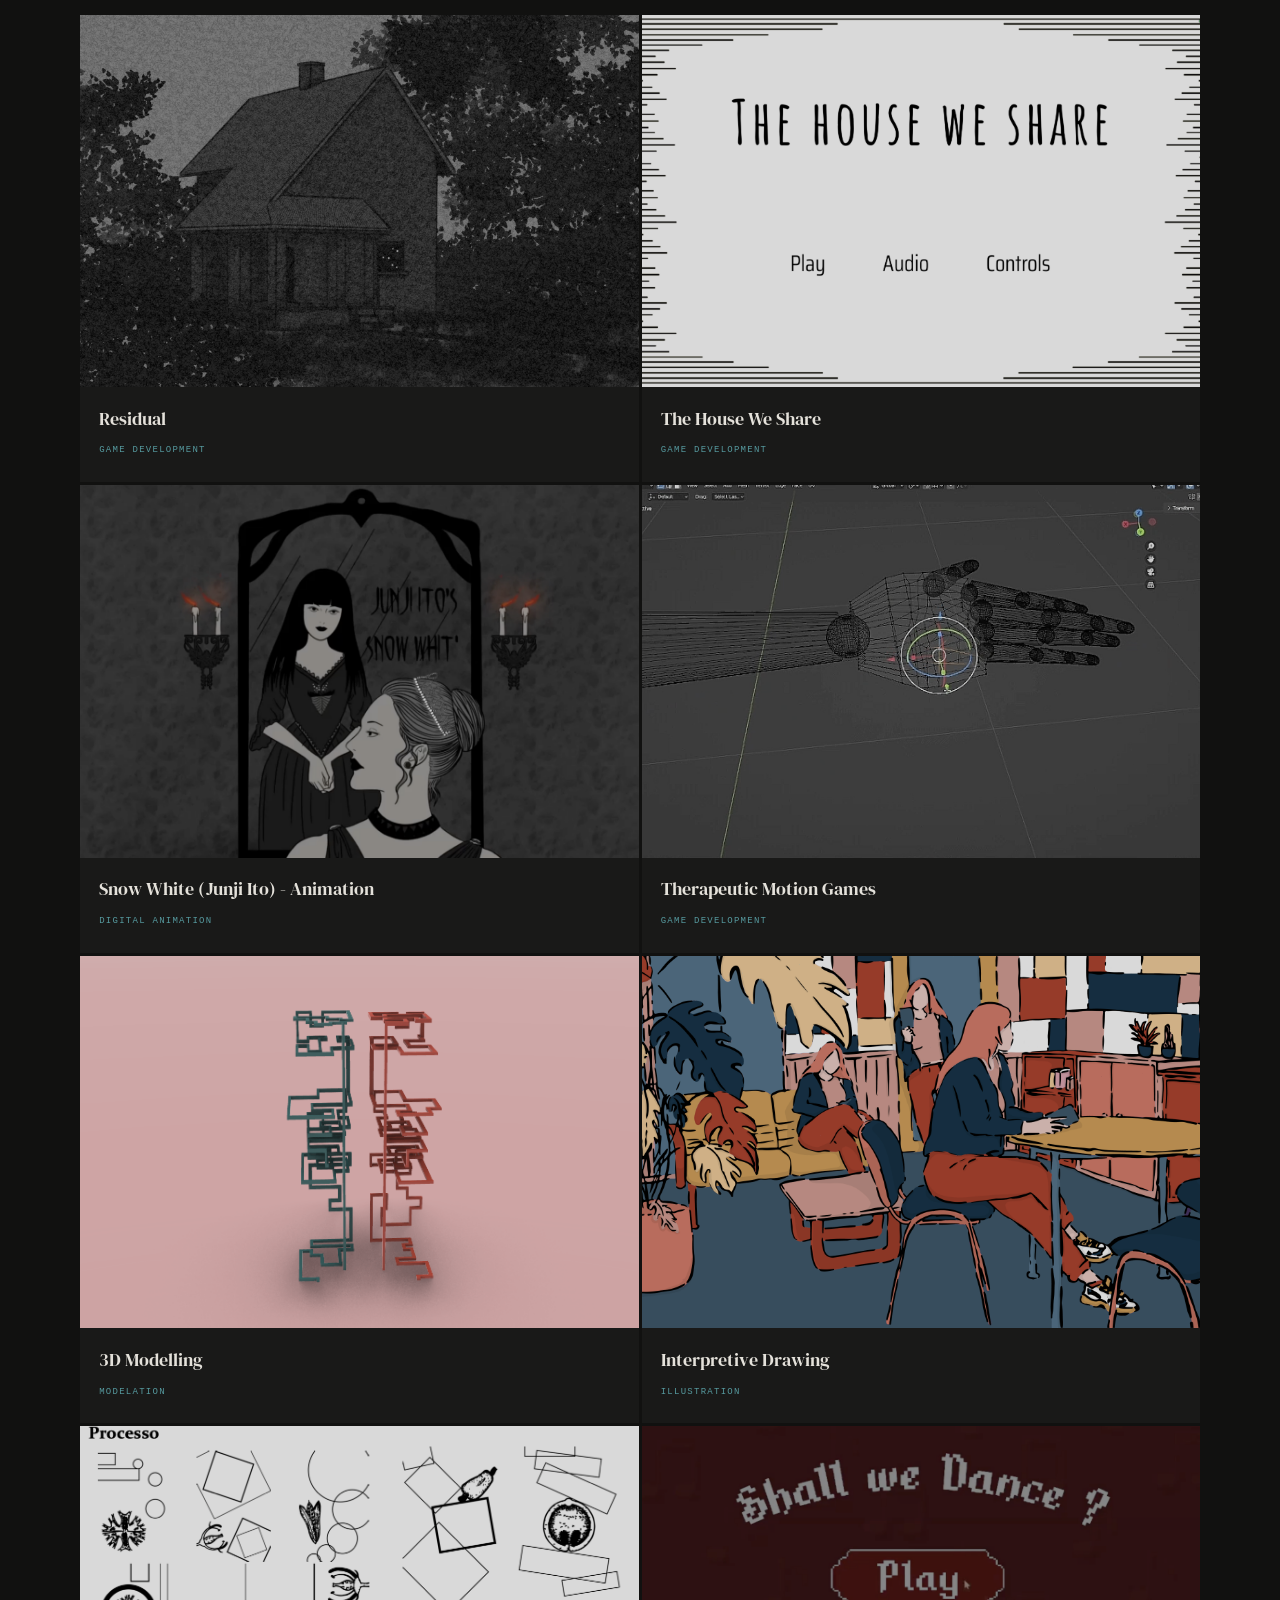
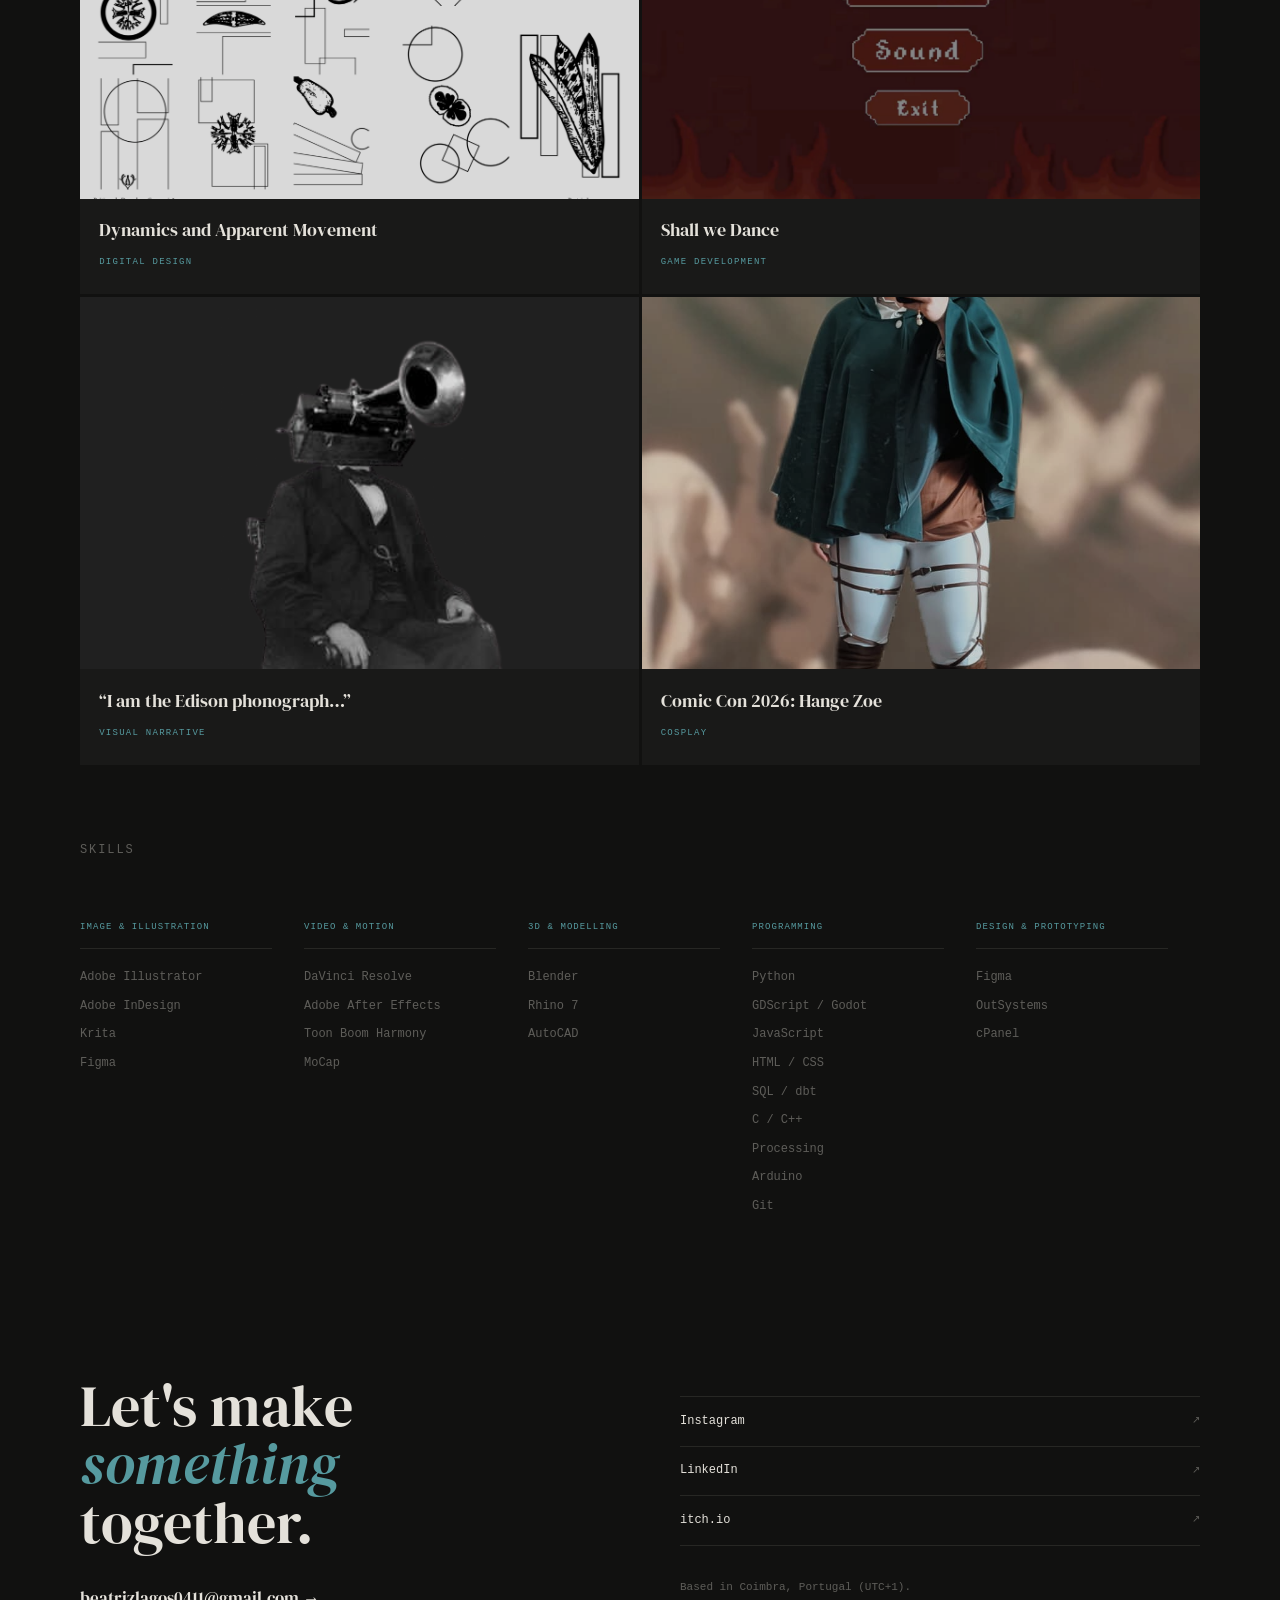
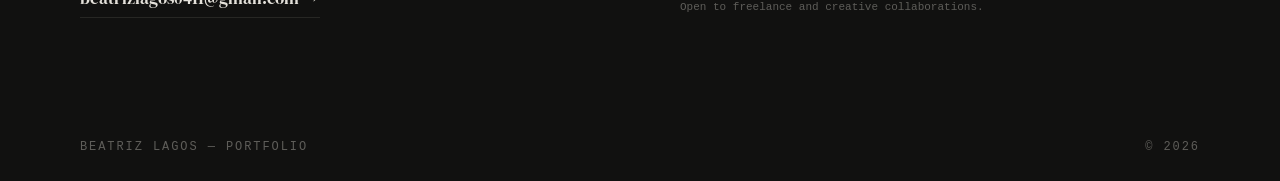
==== commit 9f019a49: "Fix data-filter attribute for Cosplay button" ====
--- a/index.html
+++ b/index.html
@@ -78,7 +78,7 @@
         <button class="discipline" data-filter="animation"><span class="disc-n">04</span><span>Motion &amp; Animation</span></button>
         <button class="discipline" data-filter="modelation"><span class="disc-n">05</span><span>3D / Modelation</span></button>
         <button class="discipline" data-filter="visual narrative"><span class="disc-n">06</span><span>Visual Narrative</span></button>
-        <button class="discipline" data-filter="visual narrative"><span class="disc-n">07</span><span>Cosplay</span></button>
+        <button class="discipline" data-filter="cosplay"><span class="disc-n">07</span><span>Cosplay</span></button>
       </div>
       <div class="work-grid" id="work-grid">
         <!-- Populated by JS -->
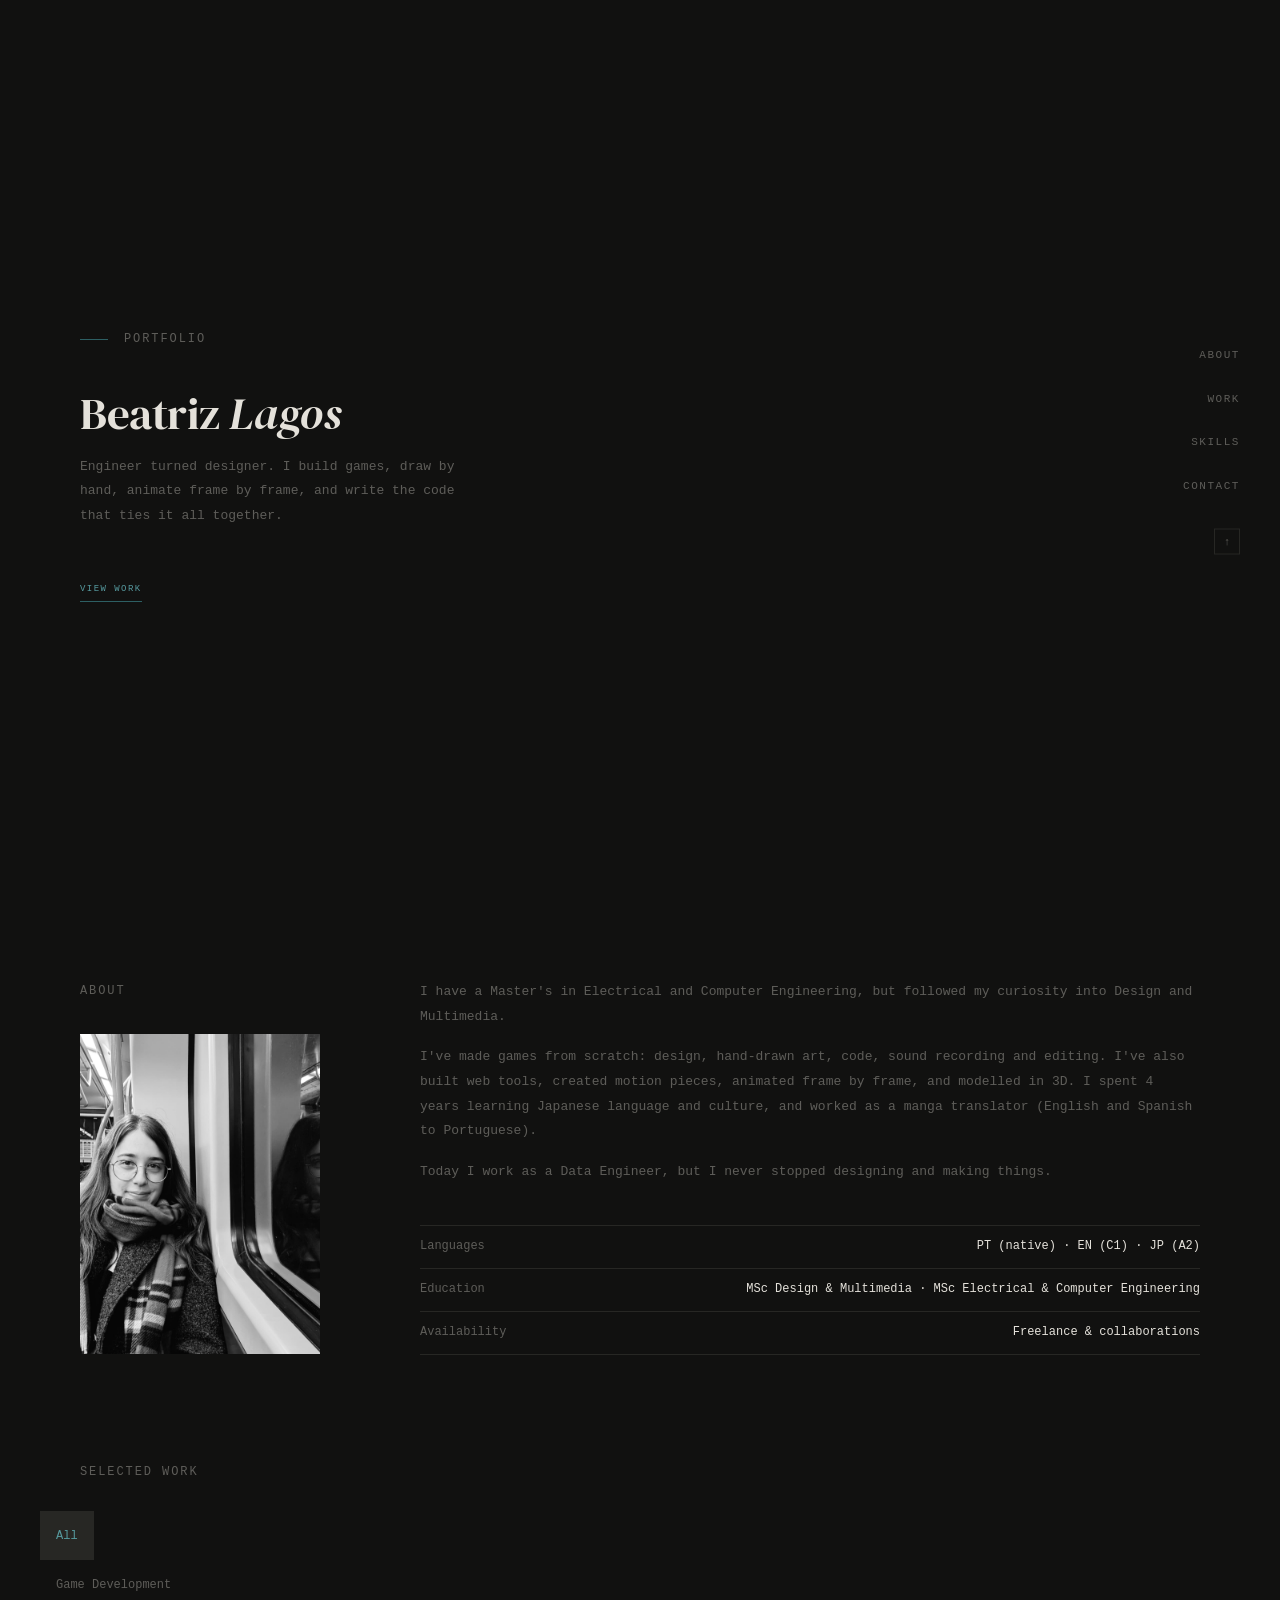
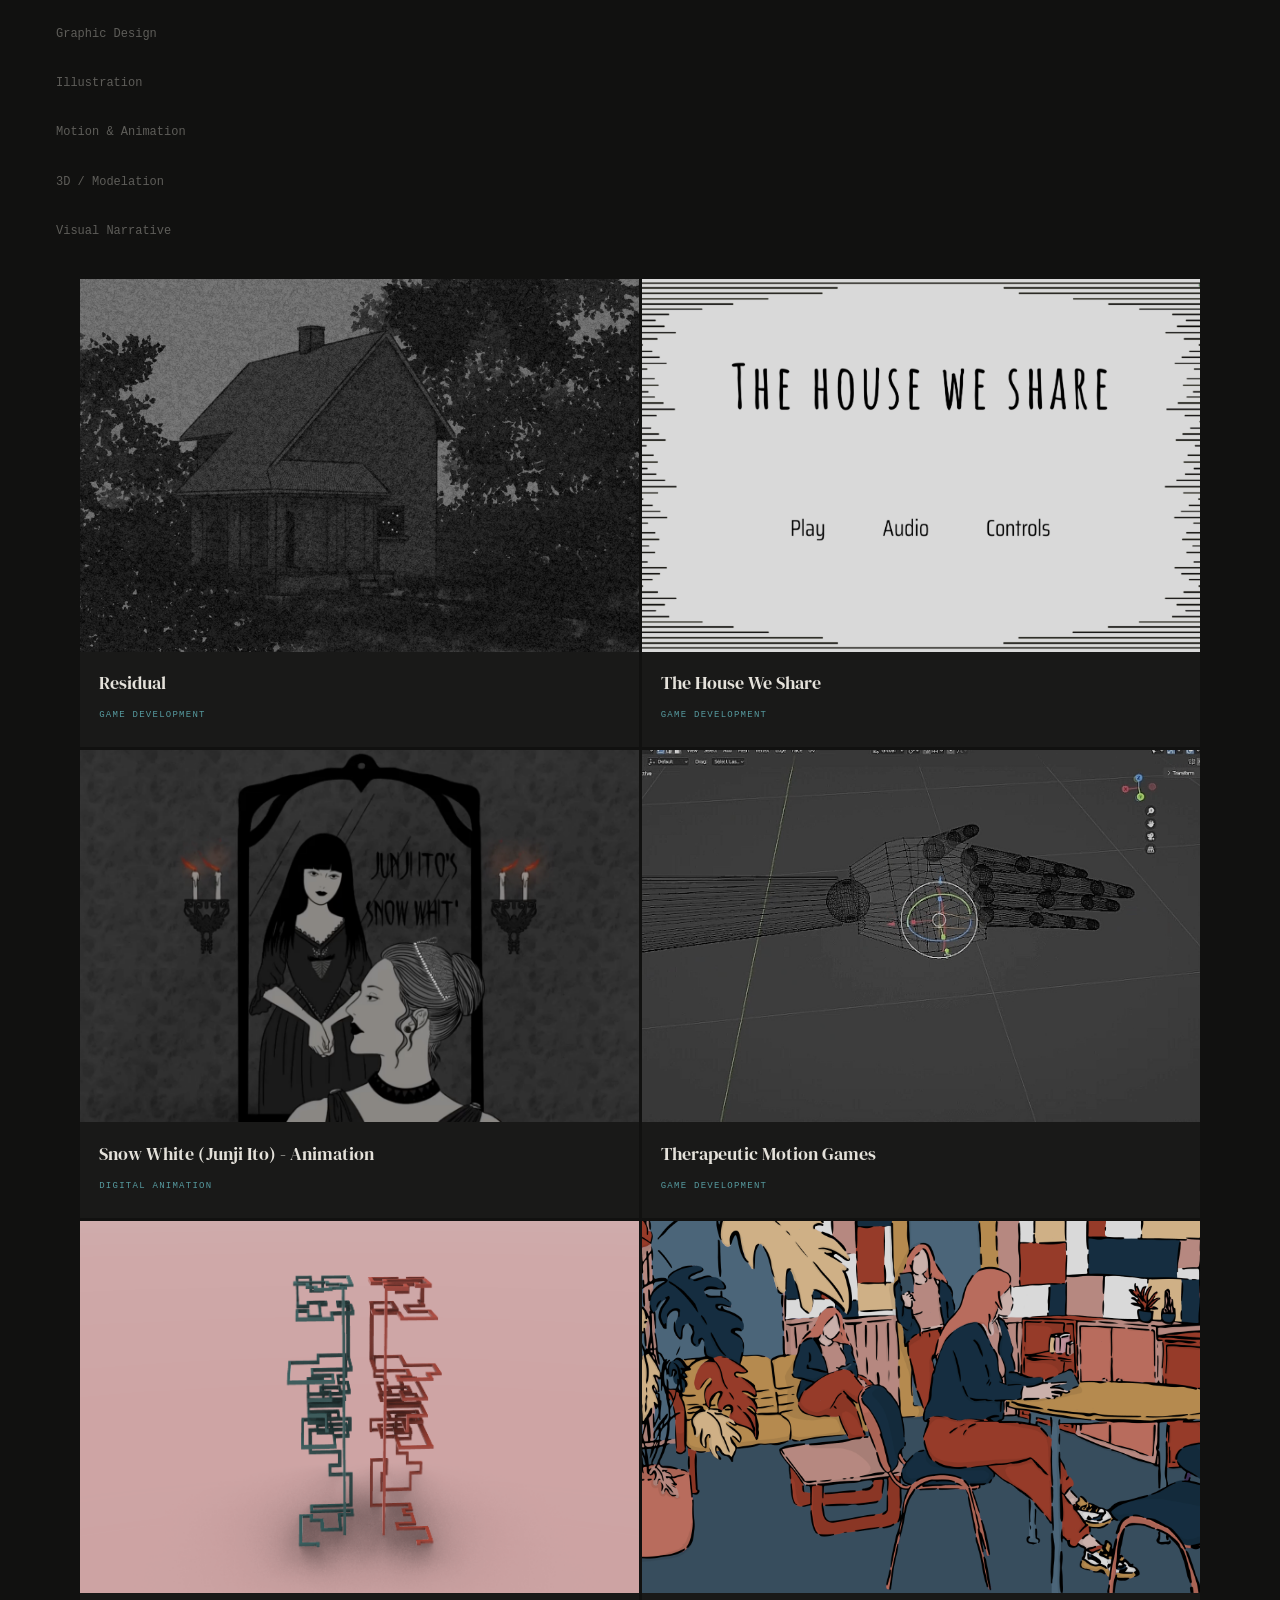
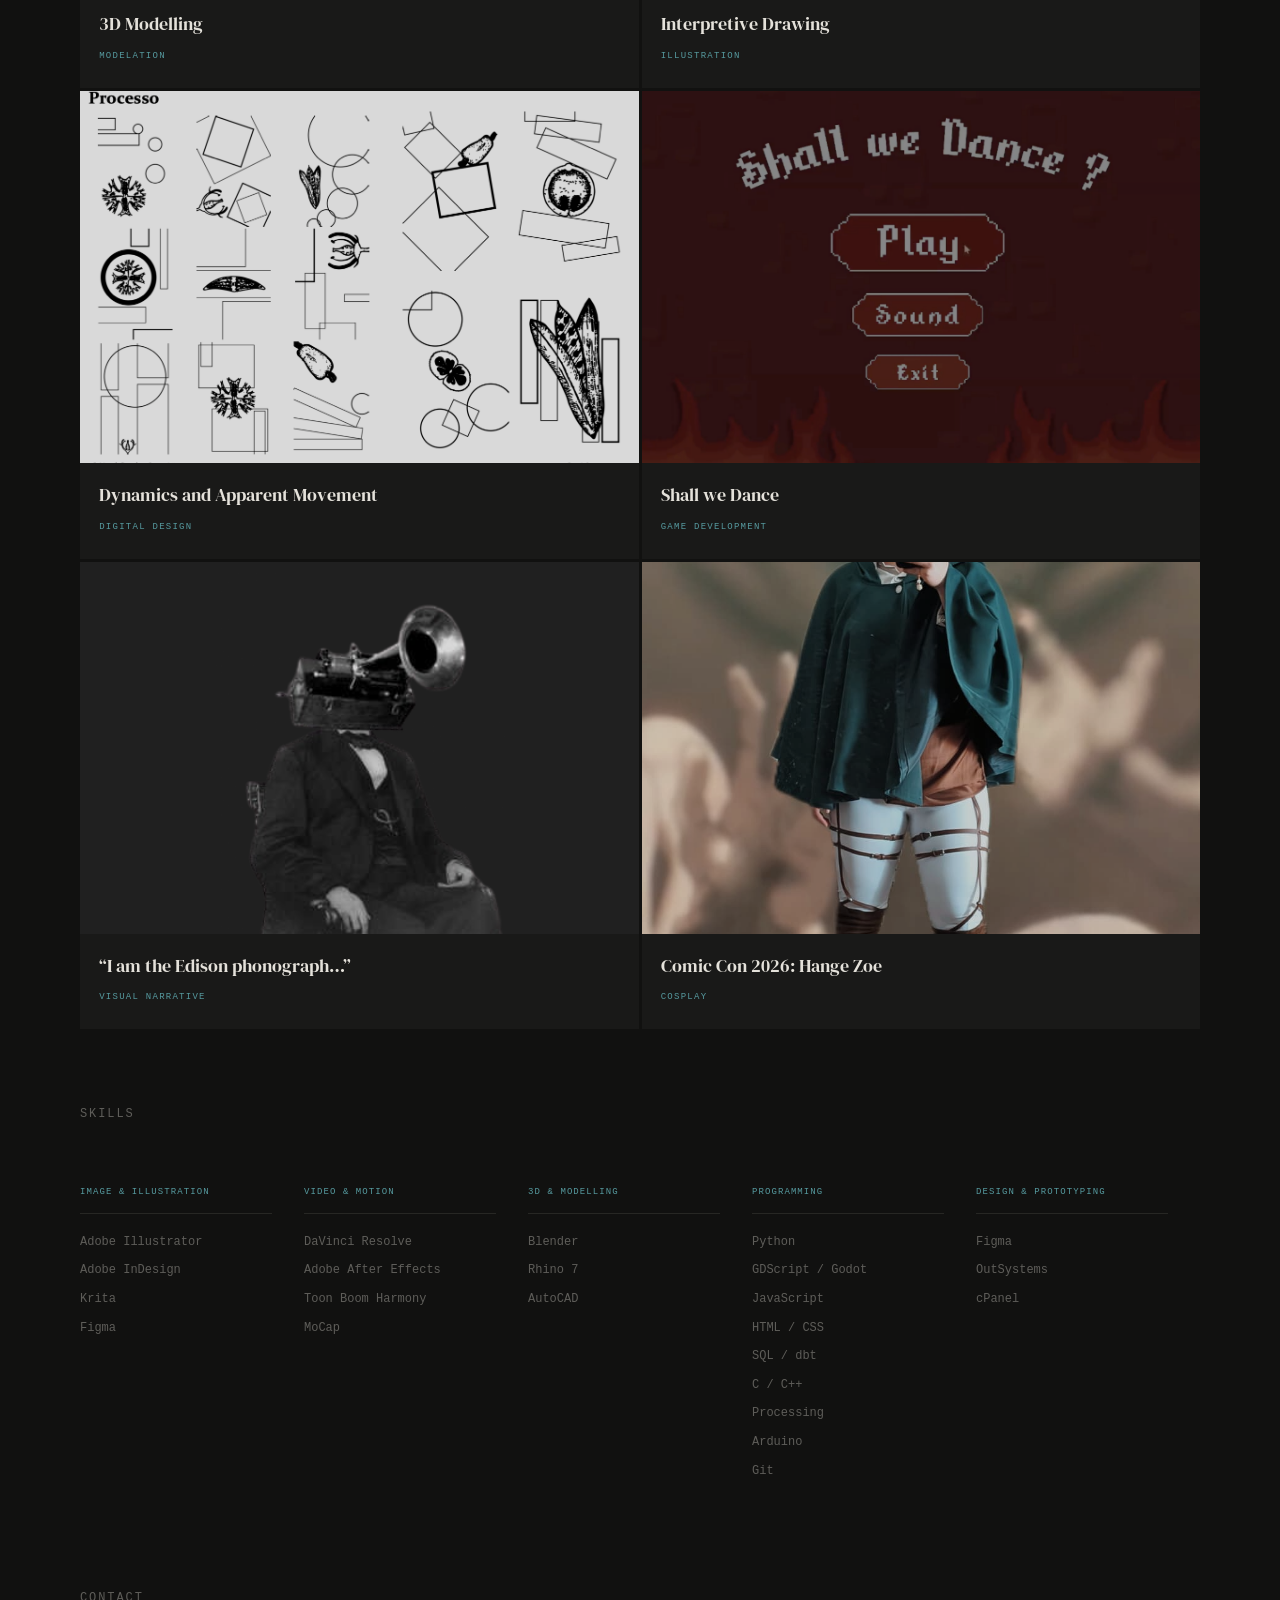
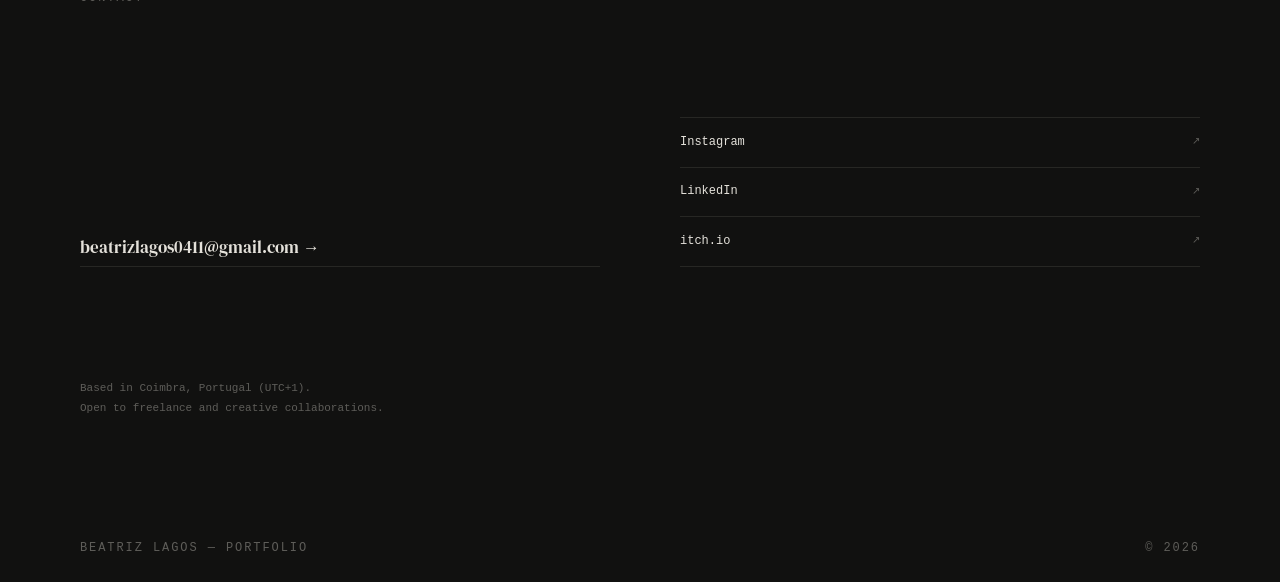
==== commit 095a0982: "Update font and restructure HTML sections" ====
--- a/index.html
+++ b/index.html
@@ -6,7 +6,7 @@
   <title>Beatriz Lagos</title>
   <link rel="preconnect" href="https://fonts.googleapis.com" />
   <link rel="preconnect" href="https://fonts.gstatic.com" crossorigin />
-  <link href="https://fonts.googleapis.com/css2?family=DM+Serif+Display:ital@0;1&family=DM+Mono:wght@300;400&display=swap" rel="stylesheet" />
+  <link href="https://fonts.googleapis.com/css2?family=DM+Serif+Display:ital@0;1&family=Inter:wght@300;400;500&display=swap" rel="stylesheet" />
   <link rel="stylesheet" href="css/style.css" />
 </head>
 <body>
@@ -30,15 +30,14 @@
           <div class="hero-line"></div>
           <span class="micro">Portfolio</span>
         </div>
-        <h1 class="hero-h1">Beatriz Lagos</h1>
-        <p class="hero-subtitle">
-          Design, code <em>&amp;</em> everything <em>in between.</em>
-        </p>
-        <p class="hero-desc">
-          Engineer turned designer. I build games, draw by hand, create motion pieces,
-          and write code — sometimes all in the same project.
-        </p>
-        <a class="hero-cta" href="#work">View Work →</a>
+        <h1 class="hero-h1">Beatriz <em>Lagos</em></h1>
+        <div class="hero-foot">
+          <p class="hero-desc">
+            Engineer turned designer. I build games, draw by hand, animate frame by frame,
+            and write the code that ties it all together.
+          </p>
+          <a class="hero-cta" href="#work">View Work</a>
+        </div>
       </div>
     </section>
 
@@ -47,15 +46,17 @@
       <div class="about-wrap">
         <div class="about-left">
           <span class="micro">About</span>
-          <img class="about-photo" src="img/about/photo.jpeg" alt="Beatriz Lagos" />
+          <div class="about-photo-wrap reveal">
+            <img class="about-photo" src="img/about/photo.jpeg" alt="Beatriz Lagos" />
+          </div>
         </div>
         <div class="about-right">
-          <div class="about-body">
-            <p>After a Master's in Electrical and Computer Engineering, I followed my curiosity into Design and Multimedia — because I wanted to build things that were not just functional, but felt right.</p>
-            <p>I've made games entirely from scratch: design, hand-drawn art, code, sound recording and editing. I've built web tools, created motion pieces, animated frame by frame, and modelled in 3D. I also spent 4 years learning not only the Japanese language but also its culture — and worked as a manga translator (English and Spanish to Portuguese).</p>
-            <p>Today I work as a Data Engineer — but design and making things never stopped.</p>
-          </div>
-          <div class="about-facts">
+          <div class="about-body reveal">
+            <p>I have a Master's in Electrical and Computer Engineering, but followed my curiosity into Design and Multimedia.</p>
+            <p>I've made games from scratch: design, hand-drawn art, code, sound recording and editing. I've also built web tools, created motion pieces, animated frame by frame, and modelled in 3D. I spent 4 years learning Japanese language and culture, and worked as a manga translator (English and Spanish to Portuguese).</p>
+            <p>Today I work as a Data Engineer, but I never stopped designing and making things.</p>
+          </div>
+          <div class="about-facts reveal">
             <div class="fact"><span class="fact-k">Languages</span><span>PT (native) · EN (C1) · JP (A2)</span></div>
             <div class="fact"><span class="fact-k">Education</span><span>MSc Design &amp; Multimedia · MSc Electrical &amp; Computer Engineering</span></div>
             <div class="fact"><span class="fact-k">Availability</span><span>Freelance &amp; collaborations</span></div>
@@ -67,18 +68,16 @@
     <!-- ── Work ── -->
     <section id="work">
       <div class="section-bar">
-        <span class="micro">Work</span>
-        <span class="micro" id="project-count"></span>
-      </div>
-      <div class="hero-disciplines">
-        <button class="discipline active" data-filter="all"><span class="disc-n">00</span><span>All</span></button>
-        <button class="discipline" data-filter="game development"><span class="disc-n">01</span><span>Game Development</span></button>
-        <button class="discipline" data-filter="digital design"><span class="disc-n">02</span><span>Graphic Design</span></button>
-        <button class="discipline" data-filter="illustration"><span class="disc-n">03</span><span>Illustration</span></button>
-        <button class="discipline" data-filter="animation"><span class="disc-n">04</span><span>Motion &amp; Animation</span></button>
-        <button class="discipline" data-filter="modelation"><span class="disc-n">05</span><span>3D / Modelation</span></button>
-        <button class="discipline" data-filter="visual narrative"><span class="disc-n">06</span><span>Visual Narrative</span></button>
-        <button class="discipline" data-filter="cosplay"><span class="disc-n">07</span><span>Cosplay</span></button>
+        <span class="micro">Selected Work</span>
+      </div>
+      <div class="work-filters">
+        <button class="discipline active" data-filter="all"><span>All</span></button>
+        <button class="discipline" data-filter="game development"><span>Game Development</span></button>
+        <button class="discipline" data-filter="digital design"><span>Graphic Design</span></button>
+        <button class="discipline" data-filter="illustration"><span>Illustration</span></button>
+        <button class="discipline" data-filter="animation"><span>Motion &amp; Animation</span></button>
+        <button class="discipline" data-filter="modelation"><span>3D / Modelation</span></button>
+        <button class="discipline" data-filter="visual narrative"><span>Visual Narrative</span></button>
       </div>
       <div class="work-grid" id="work-grid">
         <!-- Populated by JS -->
@@ -92,7 +91,7 @@
       </div>
       <div class="skills-section">
 
-        <div class="skills-group">
+        <div class="skills-group reveal">
           <span class="skills-group-label">Image &amp; Illustration</span>
           <div class="skills-list">
             <span class="skill-item">Adobe Illustrator</span>
@@ -102,7 +101,7 @@
           </div>
         </div>
 
-        <div class="skills-group">
+        <div class="skills-group reveal">
           <span class="skills-group-label">Video &amp; Motion</span>
           <div class="skills-list">
             <span class="skill-item">DaVinci Resolve</span>
@@ -112,7 +111,7 @@
           </div>
         </div>
 
-        <div class="skills-group">
+        <div class="skills-group reveal">
           <span class="skills-group-label">3D &amp; Modelling</span>
           <div class="skills-list">
             <span class="skill-item">Blender</span>
@@ -121,7 +120,7 @@
           </div>
         </div>
 
-        <div class="skills-group">
+        <div class="skills-group reveal">
           <span class="skills-group-label">Programming</span>
           <div class="skills-list">
             <span class="skill-item">Python</span>
@@ -136,7 +135,7 @@
           </div>
         </div>
 
-        <div class="skills-group">
+        <div class="skills-group reveal">
           <span class="skills-group-label">Design &amp; Prototyping</span>
           <div class="skills-list">
             <span class="skill-item">Figma</span>
@@ -150,22 +149,20 @@
 
     <!-- ── Contact ── -->
     <section id="contact">
+      <div class="section-bar">
+        <span class="micro">Contact</span>
+      </div>
       <div class="contact-wrap">
-        <div>
-          <h2>Let's make<br/><em>something</em><br/>together.</h2>
-          <a class="contact-mailto" href="mailto:beatrizlagos0411@gmail.com">beatrizlagos0411@gmail.com →</a>
-        </div>
-        <div>
-          <div class="c-links">
-            <a class="c-link" href="https://www.instagram.com/portfolio.bylagos/" target="_blank">Instagram <span class="c-arrow">↗</span></a>
-            <a class="c-link" href="https://www.linkedin.com/in/beatriz-lagos-b827a8234" target="_blank">LinkedIn <span class="c-arrow">↗</span></a>
-            <a class="c-link" href="https://h-eta.itch.io/" target="_blank">itch.io <span class="c-arrow">↗</span></a>
-          </div>
-          <p class="contact-note">
-            Based in Coimbra, Portugal (UTC+1).<br/>
-            Open to freelance and creative collaborations.
-          </p>
-        </div>
+        <a class="contact-mailto reveal" href="mailto:beatrizlagos0411@gmail.com">beatrizlagos0411@gmail.com →</a>
+        <div class="c-links reveal">
+          <a class="c-link" href="https://www.instagram.com/portfolio.bylagos/" target="_blank">Instagram <span class="c-arrow">↗</span></a>
+          <a class="c-link" href="https://www.linkedin.com/in/beatriz-lagos-b827a8234" target="_blank">LinkedIn <span class="c-arrow">↗</span></a>
+          <a class="c-link" href="https://h-eta.itch.io/" target="_blank">itch.io <span class="c-arrow">↗</span></a>
+        </div>
+        <p class="contact-note reveal">
+          Based in Coimbra, Portugal (UTC+1).<br/>
+          Open to freelance and creative collaborations.
+        </p>
       </div>
     </section>
 
@@ -182,26 +179,22 @@
 
   <div class="lightbox" id="lightbox">
     <div class="lb-header">
-      <div class="lb-header-left">
-        <span class="lb-title" id="lb-title"></span>
-        <div class="lb-meta">
-          <span class="lb-tag"  id="lb-tag"></span>
-          <span class="lb-year" id="lb-year"></span>
-        </div>
-      </div>
+      <span class="lb-eyebrow" id="lb-eyebrow"></span>
       <button class="lb-close" id="lb-close" aria-label="Close">✕</button>
     </div>
-    <div class="lb-body">
-      <div class="lb-media" id="lb-media"></div>
-      <div class="lb-sidebar">
+    <div class="lb-body" id="lb-body">
+      <div class="lb-intro">
+        <div class="lb-intro-top">
+          <span class="lb-title" id="lb-title"></span>
+          <span class="lb-year" id="lb-year"></span>
+        </div>
         <p class="lb-desc" id="lb-desc"></p>
         <a class="lb-link" id="lb-link" href="#" target="_blank" rel="noopener"></a>
-        <div class="lb-nav">
-          <button class="lb-nav-btn" id="lb-prev">← Prev</button>
-          <button class="lb-nav-btn" id="lb-next">Next →</button>
-        </div>
-      </div>
+      </div>
+      <div class="lb-media" id="lb-media"></div>
     </div>
+    <button class="lb-side-nav lb-side-prev" id="lb-prev" aria-label="Previous project">←</button>
+    <button class="lb-side-nav lb-side-next" id="lb-next" aria-label="Next project">→</button>
   </div>
 
   <script src="js/main.js"></script>
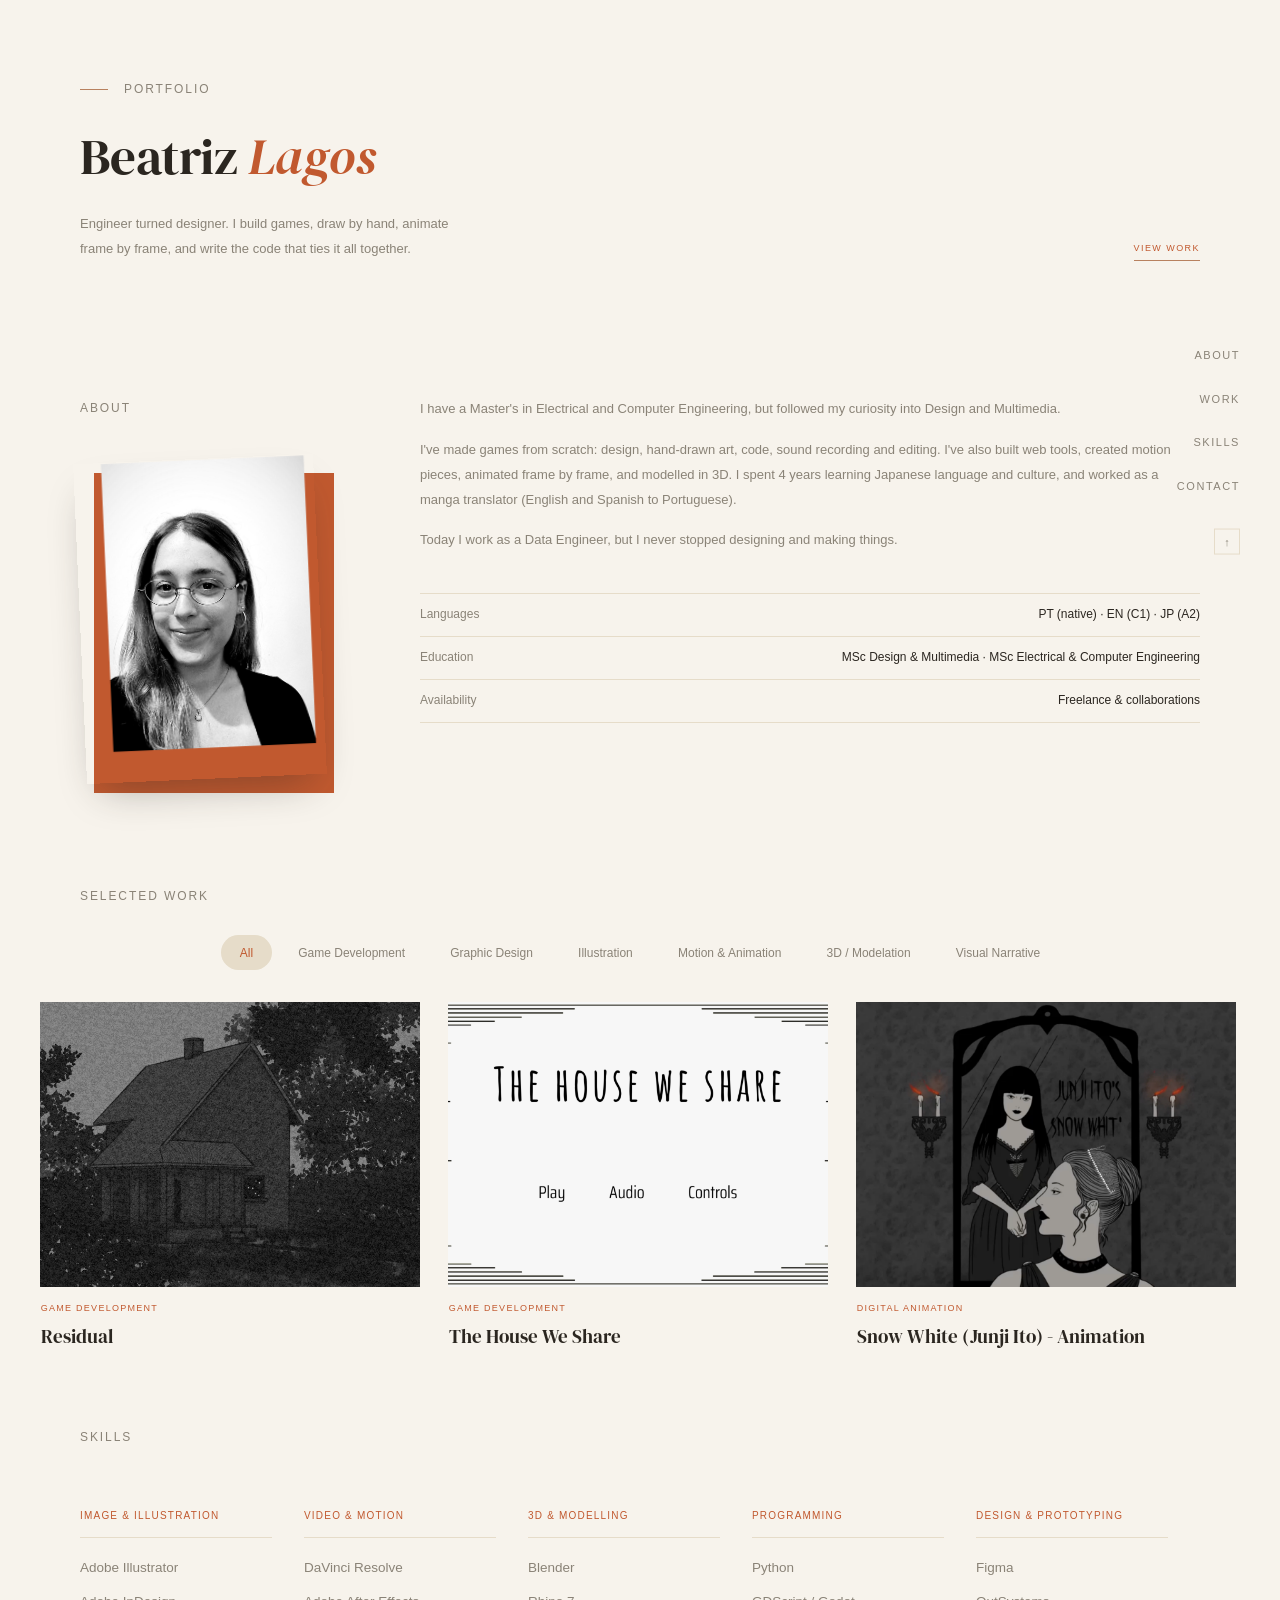
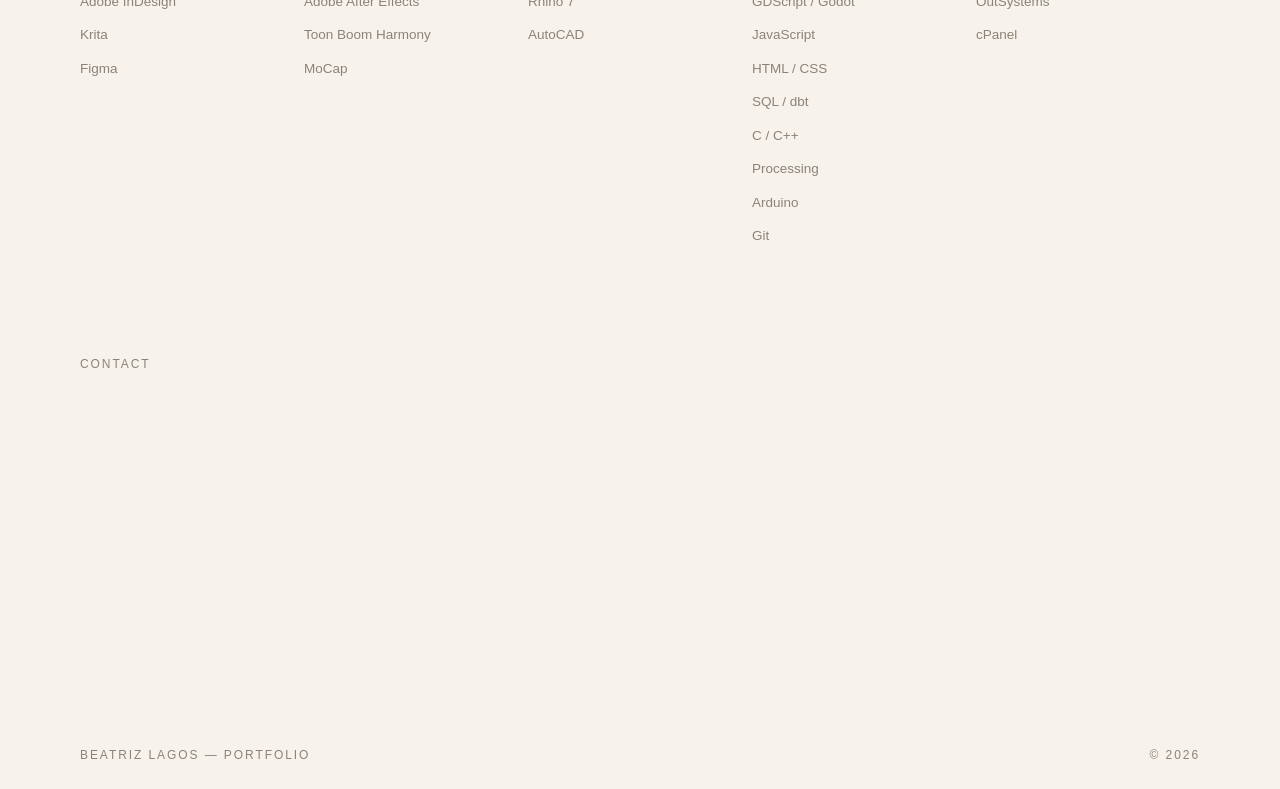
==== commit af7706b4: "Change about photo format from JPEG to PNG" ====
--- a/index.html
+++ b/index.html
@@ -47,7 +47,7 @@
         <div class="about-left">
           <span class="micro">About</span>
           <div class="about-photo-wrap reveal">
-            <img class="about-photo" src="img/about/photo.jpeg" alt="Beatriz Lagos" />
+            <img class="about-photo" src="img/about/photo.png" alt="Beatriz Lagos" />
           </div>
         </div>
         <div class="about-right">
--- a/css/style.css
+++ b/css/style.css
@@ -1,16 +1,16 @@
 *, *::before, *::after { box-sizing: border-box; margin: 0; padding: 0; }
 
 :root {
-  --bg:      #111110;
-  --bg2:     #191918;
-  --bg3:     #202020;
-  --fg:      #e4e1da;
-  --muted:   #5e5d59;
-  --subtle:  #272724;
-  --teal:    #569a9f;
-  --teal-dim:#2d5f63;
-  --serif:   'DM Serif Display', Georgia, serif;
-  --mono:    'DM Mono', 'Courier New', monospace;
+  --bg:        #f7f3ec;
+  --bg2:       #efe8db;
+  --bg3:       #e8ddc8;
+  --fg:        #2b2620;
+  --muted:     #8a8377;
+  --subtle:    #e6dcc9;
+  --teal:      #c1592f;
+  --teal-dim:  #b8815f;
+  --serif:     'DM Serif Display', Georgia, serif;
+  --mono:      'Inter', -apple-system, sans-serif;
 }
 
 html { scroll-behavior: smooth; }
@@ -58,7 +58,7 @@
   transition: color 0.2s;
 }
 
-.side-nav a:hover { color: var(--fg); }
+.side-nav a:hover { color: var(--teal); }
 
 .nav-top {
   margin-top: 0.5rem;
@@ -94,24 +94,14 @@
 
 /* ── Hero ── */
 .hero {
-  min-height: 100vh;
-  display: flex;
-  flex-direction: column;
-}
-
-.hero-content {
-  flex: 1;
-  display: flex;
-  flex-direction: column;
-  justify-content: center;
-  padding: 5rem var(--pad) 3rem;
+  padding: 5rem var(--pad) 3.5rem;
 }
 
 .hero-eyebrow {
   display: flex;
   align-items: center;
   gap: 1rem;
-  margin-bottom: 2.5rem;
+  margin-bottom: 1.75rem;
   animation: fadeUp 0.7s ease both 0.08s;
 }
 
@@ -119,44 +109,37 @@
 
 .hero-h1 {
   font-family: var(--serif);
-  font-size: clamp(2rem, 3.5vw, 3.2rem);
+  font-size: clamp(2.1rem, 4vw, 3.4rem);
   font-weight: 400;
   line-height: 1.1;
   letter-spacing: -0.01em;
-  margin-bottom: 1rem;
+  margin-bottom: 1.75rem;
   color: var(--fg);
-  animation: fadeUp 0.7s ease both 0.18s;
-}
-
-.hero-subtitle {
-  font-family: var(--serif);
-  font-size: clamp(1rem, 1.6vw, 1.35rem);
-  font-weight: 400;
-  line-height: 1.4;
-  color: #000;
-  background: var(--teal);
-  display: inline-block;
-  padding: 0.1em 0.4em;
-  margin-bottom: 2.5rem;
-  animation: fadeUp 0.7s ease both 0.26s;
-}
-
-.hero-subtitle em { font-style: italic; color: #000; }
+  animation: fadeUp 0.7s ease both 0.16s;
+}
+
+.hero-h1 em { font-style: italic; color: var(--teal); }
+
+.hero-foot {
+  display: flex;
+  align-items: flex-end;
+  justify-content: space-between;
+  flex-wrap: wrap;
+  gap: 2rem;
+}
 
 .hero-desc {
   font-size: 13px;
   font-weight: 300;
   line-height: 1.9;
   color: var(--muted);
-  max-width: 400px;
-  margin-bottom: 3rem;
-  animation: fadeUp 0.7s ease both 0.28s;
+  max-width: 380px;
+  animation: fadeUp 0.7s ease both 0.3s;
 }
 
 .hero-cta {
   display: inline-flex;
   align-items: center;
-  gap: 0.75rem;
   font-size: 9px;
   font-weight: 400;
   letter-spacing: 0.16em;
@@ -164,50 +147,40 @@
   color: var(--teal);
   padding-bottom: 5px;
   border-bottom: 1px solid var(--teal-dim);
-  transition: gap 0.3s, border-color 0.25s;
-  align-self: flex-start;
+  transition: border-color 0.25s;
+  flex-shrink: 0;
   animation: fadeUp 0.7s ease both 0.38s;
 }
 
-.hero-cta:hover { gap: 1.3rem; border-color: var(--teal); }
-
-/* Disciplines — horizontal strip pinned to hero bottom */
-.hero-disciplines {
-  display: flex;
-  flex-shrink: 0;
-  padding: 0 var(--pad);
-  animation: fadeUp 0.7s ease both 0.48s;
+.hero-cta:hover { border-color: var(--teal); }
+
+/* Discipline filters — now live in the Work section header */
+.work-filters {
+  display: flex;
+  flex-wrap: wrap;
+  justify-content: center;
+  gap: 0.5rem;
+  padding: 0 var(--pad) 1.5rem;
 }
 
 .discipline {
-  flex: 1;
-  display: flex;
-  flex-direction: column;
-  gap: 0.4rem;
-  padding: 1.1rem 1rem;
+  display: flex;
+  align-items: center;
+  padding: 0.6rem 1.1rem;
+  border-radius: 999px;
   font-size: 12px;
   font-weight: 300;
   color: var(--muted);
   background: none;
-  border: none;
+  border: 1px solid transparent;
   font-family: var(--mono);
   cursor: pointer;
-  transition: color 0.2s, background 0.2s;
-  text-align: left;
-}
-
-
-
-.discipline:hover { color: var(--fg); background: var(--subtle); }
+  transition: color 0.2s, background 0.2s, border-color 0.2s;
+  text-align: center;
+}
+
+.discipline:hover { color: var(--fg); border-color: var(--subtle); }
 .discipline.active { color: var(--teal); background: var(--subtle); }
-
-.disc-n {
-  font-size: 9px;
-  color: var(--muted);
-  letter-spacing: 0.1em;
-}
-
-.discipline.active .disc-n { color: var(--teal-dim); }
 
 /* ── Section bar ── */
 .section-bar {
@@ -217,40 +190,44 @@
   justify-content: space-between;
 }
 
-/* ── Work grid ── */
+/* ── Work: horizontal-scrolling filmstrip ── */
 
 .work-grid {
-  padding: 1.5rem var(--pad) 3rem;
-  display: grid;
-  grid-template-columns: repeat(2, 1fr);
-  gap: 3px;
-}
+  padding: 0.5rem var(--pad) 3rem;
+  display: flex;
+  gap: 1.75rem;
+  overflow-x: auto;
+  scroll-snap-type: x mandatory;
+  scrollbar-width: thin;
+  scrollbar-color: var(--teal-dim) transparent;
+}
+
+.work-grid::-webkit-scrollbar { height: 6px; }
+.work-grid::-webkit-scrollbar-track { background: transparent; }
+.work-grid::-webkit-scrollbar-thumb { background: var(--teal-dim); }
 
 .work-card {
-  background: var(--bg2);
-  overflow: hidden;
+  flex: 0 0 auto;
+  width: clamp(260px, 30vw, 380px);
+  scroll-snap-align: start;
   cursor: pointer;
-  transition: background 0.3s;
-}
-
-.work-card:hover { background: var(--bg3); }
+}
 
 .work-thumb {
-  width: 100%; aspect-ratio: 3/2;
+  position: relative;
+  width: 100%; aspect-ratio: 4/3;
   overflow: hidden;
   background: var(--bg3);
-  display: flex; align-items: center; justify-content: center;
-  position: relative;
 }
 
 .work-thumb img {
   width: 100%; height: 100%; object-fit: cover;
-  transition: transform 0.7s cubic-bezier(0.25,0.46,0.45,0.94);
-  filter: brightness(0.85) saturate(0.75);
+  transition: transform 0.5s ease, filter 0.3s ease;
+  filter: brightness(0.97) saturate(0.9);
 }
 
 .work-card:hover .work-thumb img {
-  transform: scale(1.05);
+  transform: scale(1.04);
   filter: brightness(1) saturate(1);
 }
 
@@ -259,22 +236,20 @@
   text-transform: uppercase; color: var(--muted);
 }
 
-.work-num-badge {
-  position: absolute; top: 0.9rem; left: 1rem;
-  font-size: 9px; letter-spacing: 0.1em; color: var(--muted);
-}
-
-.work-body { padding: 1.1rem 1.2rem 1.4rem; }
-
-.work-body-top {
+.work-body { padding: 0.85rem 0.05rem 0; }
+
+.work-body-meta {
   display: flex; align-items: baseline; justify-content: space-between;
   margin-bottom: 0.3rem;
 }
 
 .work-title {
   font-family: var(--serif);
-  font-size: 1.1rem; font-weight: 400; color: var(--fg);
-}
+  font-size: 1.2rem; font-weight: 400; color: var(--fg);
+  transition: color 0.2s;
+}
+
+.work-card:hover .work-title { color: var(--teal); }
 
 .work-year { font-size: 10px; color: var(--muted); }
 
@@ -300,7 +275,7 @@
 }
 
 .skills-group-label {
-  font-size: 9px; font-weight: 400;
+  font-size: 10px; font-weight: 500;
   letter-spacing: 0.12em; text-transform: uppercase;
   color: var(--teal);
   display: block;
@@ -311,16 +286,17 @@
 }
 
 .skills-list {
-  display: flex; flex-direction: column; gap: 0.55rem;
+  display: flex; flex-direction: column; gap: 0.7rem;
 }
 
 .skill-item {
-  font-size: 12px; font-weight: 300;
+  font-size: 13.5px; font-weight: 300;
   color: var(--muted);
-  transition: color 0.2s;
-}
-
-.skill-item:hover { color: var(--fg); }
+  transition: color 0.2s, transform 0.2s;
+  display: inline-block;
+}
+
+.skill-item:hover { color: var(--fg); transform: translateX(3px); }
 
 /* ── About ── */
 .about-wrap {
@@ -330,24 +306,31 @@
   gap: 5rem;
 }
 
+.about-photo-wrap {
+  position: relative;
+  max-width: 240px;
+  margin-top: 2.5rem;
+}
+
+.about-photo-wrap::before {
+  content: '';
+  position: absolute;
+  inset: 14px -14px -14px 14px;
+  background: var(--teal);
+  z-index: 0;
+}
+
 .about-photo {
+  position: relative;
+  z-index: 1;
   display: block;
   width: 100%;
-  max-width: 240px;
-  margin-top: 2rem;
   aspect-ratio: 3 / 4;
   object-fit: cover;
   filter: grayscale(20%);
-}
-
-.about-left h2 {
-  font-family: var(--serif);
-  font-size: clamp(2.2rem, 3.5vw, 3.4rem);
-  font-weight: 400; line-height: 1.05;
-  margin-top: 1.5rem; margin-bottom: 2rem; color: var(--fg);
-}
-
-.about-left h2 em { font-style: italic; color: var(--teal); }
+  transform: rotate(-2.5deg);
+  box-shadow: 0 20px 40px -16px rgba(43,38,32,0.4);
+}
 
 .about-right { display: flex; flex-direction: column; justify-content: flex-start; }
 
@@ -368,23 +351,16 @@
 
 /* ── Contact ── */
 .contact-wrap {
-  padding: 5rem var(--pad) 6rem;
-  display: grid; grid-template-columns: 1fr 1fr;
-  gap: 5rem; align-items: end;
-}
-
-.contact-wrap h2 {
-  font-family: var(--serif);
-  font-size: clamp(2.8rem, 4.5vw, 4.5rem);
-  font-weight: 400; line-height: 1.02;
-  margin-bottom: 2rem; color: var(--fg);
-}
-
-.contact-wrap h2 em { font-style: italic; color: var(--teal); }
+  padding: 1rem var(--pad) 6rem;
+  display: flex;
+  flex-direction: column;
+  align-items: flex-start;
+  gap: 1.75rem;
+}
 
 .contact-mailto {
   font-family: var(--serif);
-  font-size: 1.05rem; font-weight: 400; color: var(--fg);
+  font-size: clamp(1.6rem, 3vw, 2.4rem); font-weight: 400; color: var(--fg);
   display: inline-flex; align-items: center; gap: 0.6rem;
   padding-bottom: 4px;
   border-bottom: 1px solid var(--subtle);
@@ -393,22 +369,22 @@
 
 .contact-mailto:hover { color: var(--teal); border-color: var(--teal-dim); }
 
-.c-links { display: flex; flex-direction: column; }
+.c-links { display: flex; flex-wrap: wrap; gap: 0.75rem; }
 
 .c-link {
-  display: flex; align-items: center; justify-content: space-between;
-  padding: 0.9rem 0;
-  border-top: 1px solid var(--subtle);
+  display: inline-flex; align-items: center; gap: 0.5rem;
+  padding: 0.65rem 1.2rem;
+  border: 1px solid var(--subtle);
+  border-radius: 999px;
   font-size: 12px; font-weight: 300; color: var(--fg);
-  transition: color 0.2s;
-}
-
-.c-link:last-child { border-bottom: 1px solid var(--subtle); }
-.c-link:hover { color: var(--teal); }
-.c-arrow { font-size: 10px; color: var(--muted); }
+  transition: color 0.2s, background 0.2s, border-color 0.2s;
+}
+
+.c-link:hover { color: var(--bg); background: var(--teal); border-color: var(--teal); }
+.c-link:hover .c-arrow { color: var(--bg); }
+.c-arrow { font-size: 10px; color: var(--muted); transition: color 0.2s; }
 
 .contact-note {
-  margin-top: 2rem;
   font-size: 11px; font-weight: 300;
   color: var(--muted); line-height: 1.8;
 }
@@ -419,10 +395,10 @@
   display: flex; justify-content: space-between; align-items: center;
 }
 
-/* ── Lightbox ── */
+/* ── Lightbox: light theme, stacked single column ── */
 .lightbox {
   position: fixed; inset: 0; z-index: 300;
-  background: rgba(10,10,10,0.97);
+  background: var(--bg);
   display: flex; flex-direction: column;
   opacity: 0; pointer-events: none;
   transition: opacity 0.3s ease;
@@ -432,31 +408,20 @@
 
 .lb-header {
   display: flex; align-items: center; justify-content: space-between;
-  padding: 1.4rem 3rem;
+  padding: 1.1rem 2rem;
   border-bottom: 1px solid var(--subtle);
   flex-shrink: 0;
 }
 
-.lb-header-left { display: flex; flex-direction: column; gap: 0.3rem; }
-
-.lb-title {
-  font-family: var(--serif);
-  font-size: 1.4rem; font-weight: 400; color: var(--fg);
-}
-
-.lb-meta { display: flex; gap: 1.5rem; align-items: center; }
-
-.lb-tag {
-  font-size: 9px; font-weight: 400;
-  letter-spacing: 0.14em; text-transform: uppercase;
+.lb-eyebrow {
+  font-size: 11px; font-weight: 400;
+  letter-spacing: 0.16em; text-transform: uppercase;
   color: var(--teal);
 }
-
-.lb-year { font-size: 9px; color: var(--muted); letter-spacing: 0.1em; }
 
 .lb-close {
   background: none; border: none; cursor: pointer;
-  color: var(--muted); font-size: 1.4rem; line-height: 1;
+  color: var(--muted); font-size: 1.2rem; line-height: 1;
   font-family: var(--mono);
   padding: 0.4rem 0.6rem;
   transition: color 0.2s;
@@ -465,20 +430,35 @@
 .lb-close:hover { color: var(--fg); }
 
 .lb-body {
-  flex: 1; overflow: hidden;
+  flex: 1;
+  overflow-y: auto;
   min-height: 0;
-  display: grid;
-  grid-template-columns: 65fr 35fr;
 }
 
 .lb-media {
-  padding: 1rem 1rem 1rem 0.8rem;
+  max-width: 900px;
+  margin: 0 auto;
+  padding: 1.5rem 2rem 3rem;
   display: flex; flex-direction: column;
-  position: relative;
-  border-right: 1px solid var(--subtle);
-  overflow-y: auto;
-  gap: 1.1rem;
-}
+  gap: 1rem;
+}
+
+.lb-lead-image {
+  width: 100%;
+  aspect-ratio: 16 / 9;
+  max-height: 60vh;
+  overflow: hidden;
+  cursor: zoom-in;
+  background: var(--bg3);
+}
+
+.lb-lead-image img {
+  width: 100%; height: 100%;
+  object-fit: cover;
+  transition: opacity 0.2s;
+}
+
+.lb-lead-image:hover img { opacity: 0.9; }
 
 .lb-image-grid {
   display: grid;
@@ -508,15 +488,12 @@
 
 .lb-media-item video {
   width: 100%; display: block; background: #000;
-  max-height: 420px; object-fit: contain;
-}
-
-.lb-media-item audio {
-  width: 100%;
-  filter: invert(1) hue-rotate(180deg) brightness(0.8);
-}
-
-/* Full-size image zoom overlay */
+  max-height: 480px; object-fit: contain;
+}
+
+.lb-media-item audio { width: 100%; }
+
+/* Full-size image zoom overlay stays dark — it's for focusing on one image, independent of page theme */
 .lb-zoom {
   position: fixed; inset: 0; z-index: 400;
   background: rgba(10,10,10,0.95);
@@ -533,16 +510,30 @@
   object-fit: contain;
 }
 
-.lb-sidebar {
-  padding: 1.3rem 0.75rem 1.3rem 1rem;
-  display: flex; flex-direction: column; gap: 1.1rem;
-  overflow-y: auto;
-}
+.lb-intro {
+  max-width: 900px;
+  margin: 0 auto;
+  padding: 2.5rem 2rem 0.5rem;
+  display: flex; flex-direction: column; gap: 0.85rem;
+}
+
+.lb-intro-top {
+  display: flex; align-items: baseline; gap: 1rem; flex-wrap: wrap;
+}
+
+.lb-title {
+  font-family: var(--serif);
+  font-size: clamp(1.6rem, 3vw, 2.2rem); font-weight: 400; line-height: 1.05;
+  color: var(--fg);
+}
+
+.lb-year { font-size: 10px; color: var(--muted); letter-spacing: 0.08em; }
 
 .lb-desc {
-  font-size: 16px; font-weight: 300;
-  line-height: 1.7; color: var(--fg);
+  font-size: 13px; font-weight: 300;
+  line-height: 1.8; color: var(--muted);
   margin: 0;
+  max-width: 640px;
 }
 
 .lb-link {
@@ -558,18 +549,28 @@
 
 .lb-link:hover { gap: 1rem; border-color: var(--teal); }
 
-.lb-nav { display: flex; gap: 1rem; margin-top: auto; }
-
-.lb-nav-btn {
-  flex: 1;
-  background: none; border: 1px solid var(--subtle);
-  color: var(--muted); font-family: var(--mono);
-  font-size: 9px; letter-spacing: 0.14em; text-transform: uppercase;
-  padding: 0.7rem;
-  cursor: pointer; transition: color 0.2s, border-color 0.2s;
-}
-
-.lb-nav-btn:hover { color: var(--fg); border-color: var(--fg); }
+/* Side nav arrows — fixed to the lightbox viewport, stay put while lb-body scrolls */
+.lb-side-nav {
+  position: absolute;
+  top: 50%;
+  transform: translateY(-50%);
+  width: 42px; height: 42px;
+  display: flex; align-items: center; justify-content: center;
+  background: var(--bg);
+  border: 1px solid var(--subtle);
+  border-radius: 50%;
+  color: var(--muted);
+  font-family: var(--mono);
+  font-size: 15px;
+  cursor: pointer;
+  transition: color 0.2s, border-color 0.2s, background 0.2s;
+  z-index: 310;
+}
+
+.lb-side-nav:hover { color: var(--fg); border-color: var(--fg); background: var(--bg2); }
+
+.lb-side-prev { left: 1.25rem; }
+.lb-side-next { right: 1.25rem; }
 
 /* ── Animations ── */
 @keyframes fadeUp {
@@ -577,53 +578,46 @@
   to   { opacity: 1; transform: translateY(0); }
 }
 
+/* Scroll-triggered reveal — main.js toggles .is-visible via IntersectionObserver */
+.reveal {
+  opacity: 0;
+  transform: translateY(28px);
+  transition: opacity 0.8s ease, transform 0.8s cubic-bezier(0.16,1,0.3,1);
+}
+
+.reveal.is-visible { opacity: 1; transform: translateY(0); }
+
+@media (prefers-reduced-motion: reduce) {
+  .reveal { opacity: 1; transform: none; transition: none; }
+}
+
 /* ── Responsive ── */
 @media (max-width: 900px) {
   .side-nav { display: none; }
   .main { --pad: 1.5rem; }
 
-  .hero-disciplines { flex-wrap: wrap; }
-  .discipline { flex: 1 1 33.33%; }
-
   .skills-section { grid-template-columns: repeat(3, 1fr); }
   .about-wrap { grid-template-columns: 1fr; gap: 2rem; }
-  .contact-wrap { grid-template-columns: 1fr; gap: 3rem; }
-
-  .lb-body {
-    grid-template-columns: 1fr;
-    overflow: hidden auto;
-  }
-  .lb-media {
-    border-right: none;
-    border-bottom: 1px solid var(--subtle);
-    overflow-y: visible;
-    max-height: none;
-    padding: 1.5rem;
-  }
-  .lb-sidebar {
-    overflow-y: visible;
-    padding: 1.5rem;
-  }
+
+  .lb-media, .lb-intro { padding-left: 1.5rem; padding-right: 1.5rem; }
   .lb-header { padding: 1rem 1.5rem; }
-  .lb-nav { margin-top: 1.5rem; }
 }
 
 @media (max-width: 560px) {
-  .discipline { flex: 1 1 50%; }
-  .work-grid { grid-template-columns: 1fr; }
   .skills-section { grid-template-columns: repeat(2, 1fr); }
 }
 
 @media (max-width: 640px) {
-  .discipline { flex: 1 1 50%; }
-  .work-grid { grid-template-columns: 1fr; }
+  .hero-foot { flex-direction: column; align-items: flex-start; gap: 1.5rem; }
+  .work-card { width: 80vw; }
   .about-wrap { grid-template-columns: 1fr; }
-  .about-photo { max-width: 100%; }
+  .about-photo-wrap { max-width: 200px; }
   .fact { flex-direction: column; gap: 0.3rem; }
   .fact-k { font-size: 10px; letter-spacing: 0.12em; text-transform: uppercase; }
-  .contact-wrap { grid-template-columns: 1fr; }
-  .lb-body { grid-template-columns: 1fr; }
-  .lb-media { border-right: none; border-bottom: 1px solid var(--subtle); padding: 1.5rem; }
-  .lb-sidebar { padding: 1.5rem; }
-  .lb-header { padding: 1rem 1.5rem; }
-}
+  .contact-mailto { font-size: 1.1rem; }
+  .lb-image-grid { grid-template-columns: 1fr; }
+  /* No side margin at this width for the arrows to sit in without covering text — anchor them to the bottom corners instead */
+  .lb-side-nav { top: auto; bottom: 1rem; transform: none; width: 34px; height: 34px; font-size: 13px; }
+  .lb-side-prev { left: 1rem; }
+  .lb-side-next { right: 1rem; }
+}
